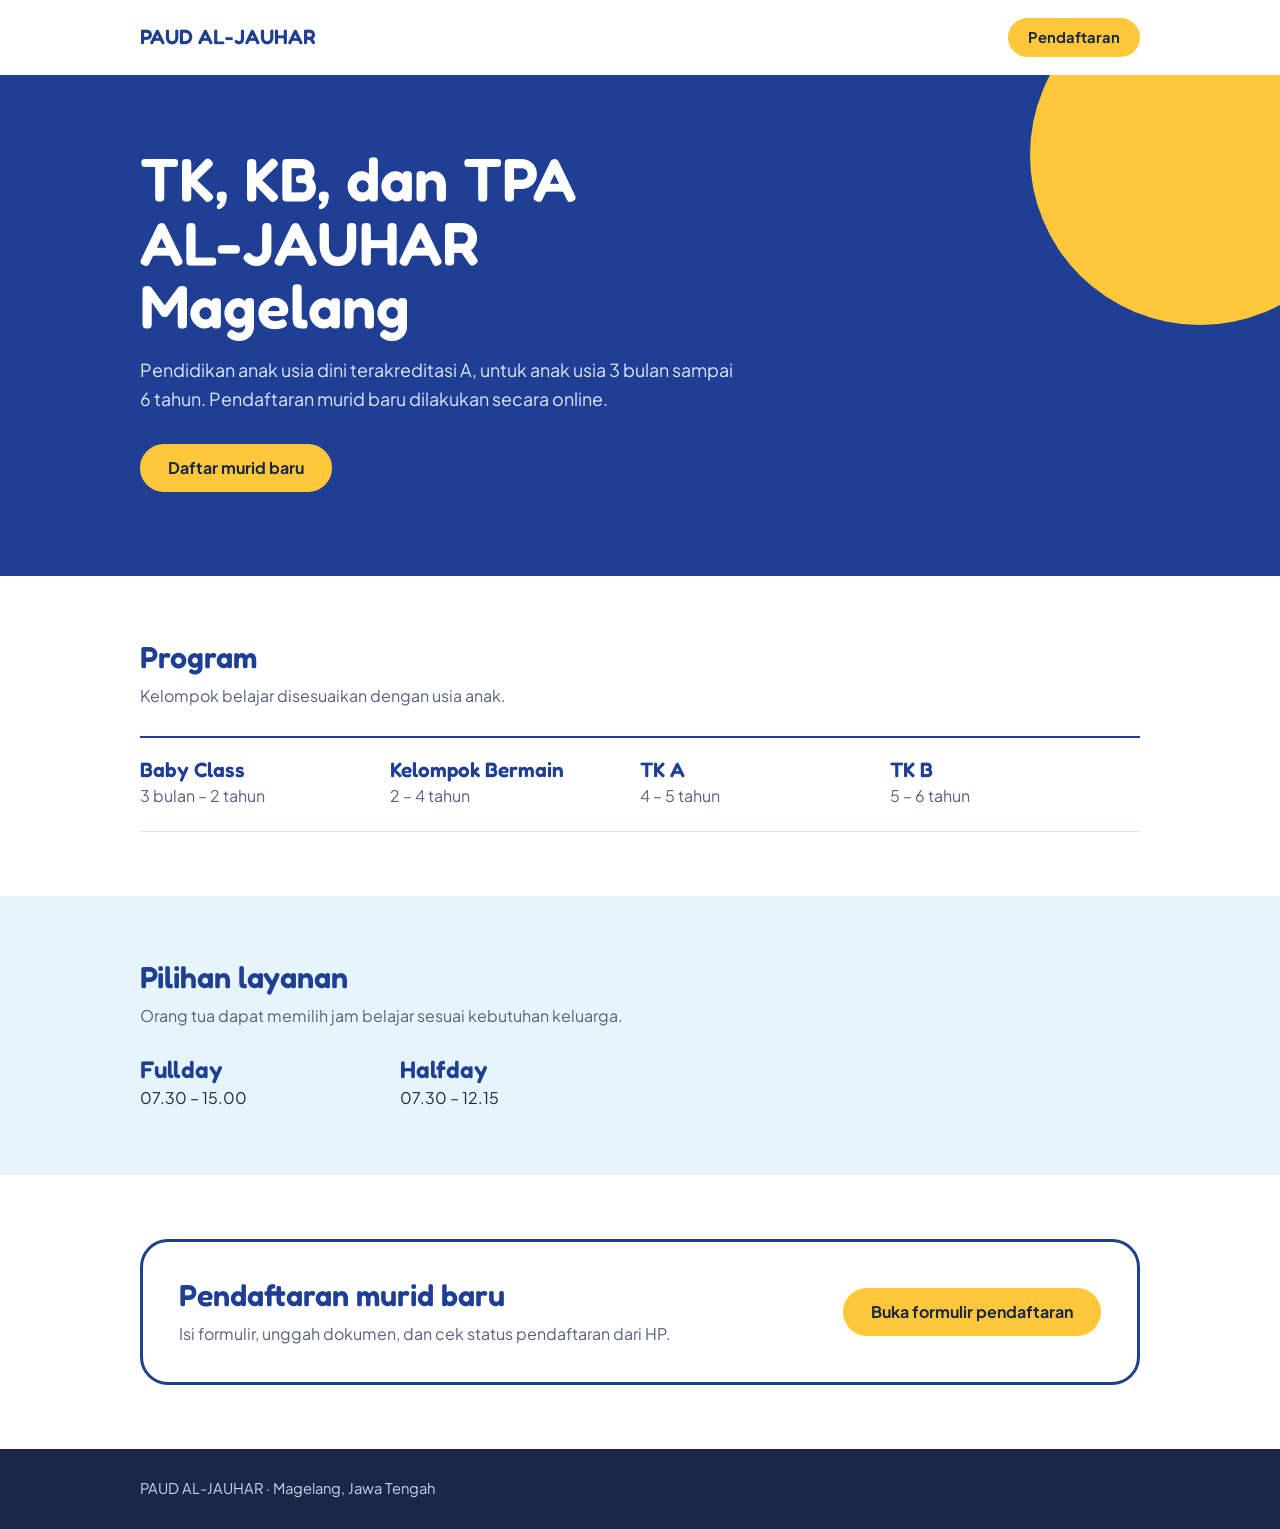
==== index.html @ 8ea318bf "Create index.html" ====
<!DOCTYPE html>
<html lang="id">
<head>
<meta charset="utf-8">
<meta name="viewport" content="width=device-width, initial-scale=1">
<title>PAUD AL-JAUHAR Magelang · TK – KB – TPA</title>
<meta name="description" content="PAUD AL-JAUHAR Magelang, terakreditasi A. Baby Class, Kelompok Bermain, TK A, TK B, dan TPA. Pendaftaran murid baru dibuka secara online.">
<meta name="theme-color" content="#1F3F95">
<link rel="preconnect" href="https://fonts.googleapis.com">
<link rel="preconnect" href="https://fonts.gstatic.com" crossorigin>
<link href="https://fonts.googleapis.com/css2?family=Fredoka:wght@500;600&family=Plus+Jakarta+Sans:wght@400;600;700&display=swap" rel="stylesheet">
<style>
:root{--navy:#1F3F95;--kuning:#FFC83A;--langit:#E5F5FB;--tinta:#1A2747;--abu:#56627F;--putih:#fff;
--display:"Fredoka","Trebuchet MS",system-ui,sans-serif;--body:"Plus Jakarta Sans","Segoe UI",system-ui,sans-serif}
*{box-sizing:border-box}
body{margin:0;font:400 1rem/1.6 var(--body);color:var(--tinta);background:var(--putih)}
a{color:var(--navy)}
.wrap{max-width:1040px;margin:0 auto;padding:0 20px}
header{padding:18px 0}
header .wrap{display:flex;align-items:center;justify-content:space-between;gap:16px}
.brand{font:600 1.3rem/1 var(--display);color:var(--navy);text-decoration:none}
.btn{display:inline-block;font:700 1rem/1 var(--body);text-decoration:none;border-radius:999px;padding:14px 26px;background:var(--kuning);color:var(--tinta);border:2px solid var(--kuning)}
.btn:hover{background:#ffd666}
.btn:focus-visible,a:focus-visible{outline:3px solid var(--navy);outline-offset:3px}
.btn-kecil{padding:10px 18px;font-size:.92rem}
.hero{background:var(--navy);color:var(--putih);position:relative;overflow:hidden}
.hero .wrap{padding-top:72px;padding-bottom:84px;position:relative}
.hero h1{font:600 clamp(2.2rem,6vw,3.8rem)/1.05 var(--display);margin:0 0 18px;max-width:14ch}
.hero p{font-size:1.12rem;max-width:46ch;margin:0 0 30px;color:#DCE6FA}
.matahari{position:absolute;right:-90px;top:-90px;width:340px;height:340px;border-radius:50%;background:var(--kuning)}
@media (max-width:640px){.matahari{width:200px;height:200px;right:-80px;top:-80px}}
section{padding:64px 0}
h2{font:600 1.9rem/1.15 var(--display);color:var(--navy);margin:0 0 8px}
.lead{color:var(--abu);margin:0 0 28px;max-width:60ch}
.program{display:grid;grid-template-columns:repeat(auto-fit,minmax(210px,1fr));gap:0;border-top:2px solid var(--navy)}
.program div{padding:20px 20px 22px 0;border-bottom:1px solid #D6E4EF}
.program b{display:block;font:600 1.3rem/1.2 var(--display);color:var(--navy)}
.program span{color:var(--abu)}
.layanan{background:var(--langit)}
.layanan .baris{display:flex;flex-wrap:wrap;gap:40px}
.layanan .baris div{min-width:220px}
.layanan b{font:600 1.5rem/1.2 var(--display);color:var(--navy);display:block}
.ajakan{text-align:left}
.ajakan .kotak{border:3px solid var(--navy);border-radius:28px;padding:36px;display:flex;flex-wrap:wrap;align-items:center;justify-content:space-between;gap:20px}
.ajakan p{margin:0;color:var(--abu)}
footer{background:var(--tinta);color:#C9D3EA;padding:28px 0;font-size:.92rem}
footer a{color:var(--putih)}
</style>
</head>
<body>
<header><div class="wrap">
  <a class="brand" href="/">PAUD AL-JAUHAR</a>
  <a class="btn btn-kecil" href="/spmb/">Pendaftaran</a>
</div></header>

<main>
<div class="hero"><div class="matahari" aria-hidden="true"></div><div class="wrap">
  <h1>TK, KB, dan TPA AL-JAUHAR Magelang</h1>
  <p>Pendidikan anak usia dini terakreditasi A, untuk anak usia 3 bulan sampai 6 tahun. Pendaftaran murid baru dilakukan secara online.</p>
  <a class="btn" href="/spmb/">Daftar murid baru</a>
</div></div>

<section><div class="wrap">
  <h2>Program</h2>
  <p class="lead">Kelompok belajar disesuaikan dengan usia anak.</p>
  <div class="program">
    <div><b>Baby Class</b><span>3 bulan – 2 tahun</span></div>
    <div><b>Kelompok Bermain</b><span>2 – 4 tahun</span></div>
    <div><b>TK A</b><span>4 – 5 tahun</span></div>
    <div><b>TK B</b><span>5 – 6 tahun</span></div>
  </div>
</div></section>

<section class="layanan"><div class="wrap">
  <h2>Pilihan layanan</h2>
  <p class="lead">Orang tua dapat memilih jam belajar sesuai kebutuhan keluarga.</p>
  <div class="baris">
    <div><b>Fullday</b>07.30 – 15.00</div>
    <div><b>Halfday</b>07.30 – 12.15</div>
  </div>
</div></section>

<section class="ajakan"><div class="wrap"><div class="kotak">
  <div><h2>Pendaftaran murid baru</h2><p>Isi formulir, unggah dokumen, dan cek status pendaftaran dari HP.</p></div>
  <a class="btn" href="/spmb/">Buka formulir pendaftaran</a>
</div></div></section>
</main>

<footer><div class="wrap">PAUD AL-JAUHAR · Magelang, Jawa Tengah</div></footer>
</body>
</html>
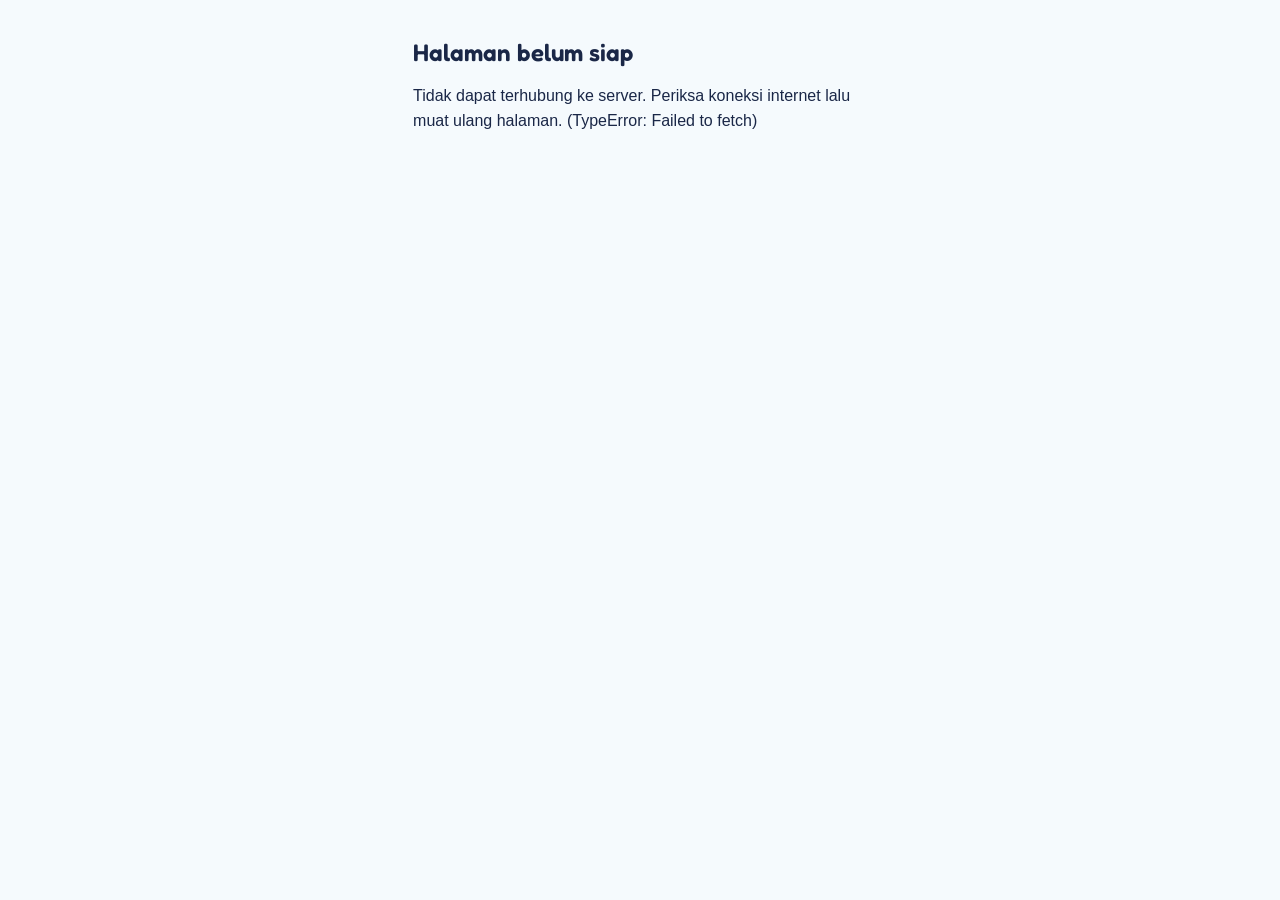
==== commit d12b8291: "Update index.html" ====
--- a/index.html
+++ b/index.html
@@ -1,91 +1,1173 @@
 <!DOCTYPE html>
 <html lang="id">
 <head>
+<title>SPMB PAUD AL-JAUHAR</title>
+<meta name="viewport" content="width=device-width, initial-scale=1">
 <meta charset="utf-8">
-<meta name="viewport" content="width=device-width, initial-scale=1">
-<title>PAUD AL-JAUHAR Magelang · TK – KB – TPA</title>
-<meta name="description" content="PAUD AL-JAUHAR Magelang, terakreditasi A. Baby Class, Kelompok Bermain, TK A, TK B, dan TPA. Pendaftaran murid baru dibuka secara online.">
 <meta name="theme-color" content="#1F3F95">
 <link rel="preconnect" href="https://fonts.googleapis.com">
 <link rel="preconnect" href="https://fonts.gstatic.com" crossorigin>
-<link href="https://fonts.googleapis.com/css2?family=Fredoka:wght@500;600&family=Plus+Jakarta+Sans:wght@400;600;700&display=swap" rel="stylesheet">
+<link rel="preconnect" href="https://drive.google.com">
+<link href="https://fonts.googleapis.com/css2?family=Fredoka:wght@500;600;700&family=Plus+Jakarta+Sans:wght@400;600;700&display=swap" rel="stylesheet">
 <style>
-:root{--navy:#1F3F95;--kuning:#FFC83A;--langit:#E5F5FB;--tinta:#1A2747;--abu:#56627F;--putih:#fff;
---display:"Fredoka","Trebuchet MS",system-ui,sans-serif;--body:"Plus Jakarta Sans","Segoe UI",system-ui,sans-serif}
+:root{
+  --navy:#1F3F95; --biru:#2F6FD0; --langit:#8FCBEF; --langit-muda:#E5F5FB;
+  --kuning:#FFC83A; --kuning-tua:#D99A00; --kuning-muda:#FFF4CC;
+  --hijau:#2E9B4E; --hijau-muda:#E2F4E6; --pink:#EC4F72;
+  --tinta:#1A2747; --abu:#56627F; --garis:#D6E4EF; --latar:#F5FAFD; --putih:#fff; --merah:#C2363F;
+  --display:"Fredoka","Trebuchet MS",system-ui,sans-serif;
+  --body:"Plus Jakarta Sans","Segoe UI",system-ui,sans-serif;
+}
 *{box-sizing:border-box}
-body{margin:0;font:400 1rem/1.6 var(--body);color:var(--tinta);background:var(--putih)}
-a{color:var(--navy)}
-.wrap{max-width:1040px;margin:0 auto;padding:0 20px}
-header{padding:18px 0}
-header .wrap{display:flex;align-items:center;justify-content:space-between;gap:16px}
-.brand{font:600 1.3rem/1 var(--display);color:var(--navy);text-decoration:none}
-.btn{display:inline-block;font:700 1rem/1 var(--body);text-decoration:none;border-radius:999px;padding:14px 26px;background:var(--kuning);color:var(--tinta);border:2px solid var(--kuning)}
-.btn:hover{background:#ffd666}
-.btn:focus-visible,a:focus-visible{outline:3px solid var(--navy);outline-offset:3px}
-.btn-kecil{padding:10px 18px;font-size:.92rem}
-.hero{background:var(--navy);color:var(--putih);position:relative;overflow:hidden}
-.hero .wrap{padding-top:72px;padding-bottom:84px;position:relative}
-.hero h1{font:600 clamp(2.2rem,6vw,3.8rem)/1.05 var(--display);margin:0 0 18px;max-width:14ch}
-.hero p{font-size:1.12rem;max-width:46ch;margin:0 0 30px;color:#DCE6FA}
-.matahari{position:absolute;right:-90px;top:-90px;width:340px;height:340px;border-radius:50%;background:var(--kuning)}
-@media (max-width:640px){.matahari{width:200px;height:200px;right:-80px;top:-80px}}
-section{padding:64px 0}
-h2{font:600 1.9rem/1.15 var(--display);color:var(--navy);margin:0 0 8px}
-.lead{color:var(--abu);margin:0 0 28px;max-width:60ch}
-.program{display:grid;grid-template-columns:repeat(auto-fit,minmax(210px,1fr));gap:0;border-top:2px solid var(--navy)}
-.program div{padding:20px 20px 22px 0;border-bottom:1px solid #D6E4EF}
-.program b{display:block;font:600 1.3rem/1.2 var(--display);color:var(--navy)}
-.program span{color:var(--abu)}
-.layanan{background:var(--langit)}
-.layanan .baris{display:flex;flex-wrap:wrap;gap:40px}
-.layanan .baris div{min-width:220px}
-.layanan b{font:600 1.5rem/1.2 var(--display);color:var(--navy);display:block}
-.ajakan{text-align:left}
-.ajakan .kotak{border:3px solid var(--navy);border-radius:28px;padding:36px;display:flex;flex-wrap:wrap;align-items:center;justify-content:space-between;gap:20px}
-.ajakan p{margin:0;color:var(--abu)}
-footer{background:var(--tinta);color:#C9D3EA;padding:28px 0;font-size:.92rem}
-footer a{color:var(--putih)}
+html{scroll-behavior:smooth;-webkit-text-size-adjust:100%}
+body{margin:0;background:var(--latar);color:var(--tinta);font:16px/1.6 var(--body);-webkit-font-smoothing:antialiased}
+img{max-width:100%;display:block}
+a{color:var(--biru)}
+button,input,select,textarea{font:inherit;color:inherit}
+h1,h2,h3{font-family:var(--display);font-weight:600;line-height:1.12;margin:0}
+:focus-visible{outline:3px solid var(--kuning);outline-offset:2px}
+.wrap{width:min(1100px,100% - 32px);margin-inline:auto}
+.hidden{display:none !important}
+@media (prefers-reduced-motion:reduce){*{animation:none !important;transition:none !important;scroll-behavior:auto !important}}
+
+/* header */
+.top{background:var(--putih);position:sticky;top:0;z-index:20;box-shadow:0 1px 0 var(--garis)}
+.top .wrap{display:flex;align-items:center;gap:8px;min-height:60px}
+.brand{display:flex;align-items:center;gap:10px;background:none;border:0;padding:0;cursor:pointer;min-width:0}
+.brand img{height:42px;width:auto}
+.brand b{font:600 1.25rem/1 var(--display);color:var(--navy);white-space:nowrap}
+.nav{margin-left:auto;display:flex;gap:2px;align-items:center}
+.nav button{background:none;border:0;padding:8px 12px;border-radius:999px;cursor:pointer;font-weight:600;color:var(--abu);white-space:nowrap}
+.nav button:hover{color:var(--navy);background:var(--langit-muda)}
+.nav .daftar{background:var(--navy);color:#fff}
+.nav .daftar:hover{background:var(--biru);color:#fff}
+@media (max-width:680px){.nav .opt{display:none}.brand b{font-size:1.05rem}.brand img{height:34px}.nav button{padding:8px 10px}}
+
+/* buttons */
+.btn{display:inline-flex;align-items:center;justify-content:center;gap:8px;border:0;border-radius:999px;padding:13px 24px;font:600 1.05rem/1.2 var(--display);cursor:pointer;text-decoration:none;min-height:48px;transition:transform .12s,background .15s}
+.btn:active{transform:translateY(2px)}
+.btn-kuning{background:var(--kuning);color:var(--navy);box-shadow:0 4px 0 var(--kuning-tua)}
+.btn-kuning:hover{background:#FFD35F}
+.btn-navy{background:var(--navy);color:#fff;box-shadow:0 4px 0 #142B69}
+.btn-navy:hover{background:#2850B5}
+.btn-hijau{background:var(--hijau);color:#fff;box-shadow:0 4px 0 #1E7438}
+.btn-garis{background:var(--putih);color:var(--navy);border:2px solid var(--navy);box-shadow:none}
+.btn-teks{background:none;color:var(--biru);padding:10px 8px;min-height:44px;font-family:var(--body);font-size:.95rem;text-decoration:underline}
+.btn[disabled]{opacity:.5;cursor:not-allowed;transform:none}
+
+/* banner + hero */
+.banner{background:linear-gradient(#BDE5F6,#E5F5FB)}
+.banner .slides{position:relative}
+.banner .slide{display:none}
+.banner .slide.on{display:block;animation:fade .5s ease}
+.banner .slide img{margin:auto;max-height:min(82vh,760px);width:auto}
+.dots{display:flex;justify-content:center;gap:8px;padding:10px 0 4px}
+.dots button{width:12px;height:12px;border-radius:50%;border:2px solid var(--navy);background:transparent;padding:0;cursor:pointer}
+.dots button.on{background:var(--navy)}
+@keyframes fade{from{opacity:.3}to{opacity:1}}
+
+.hero{position:relative;background:linear-gradient(180deg,#A9DCF4 0%,#D9F0FA 70%,#E5F5FB 100%);overflow:hidden;padding:48px 0 120px}
+.hero.ringkas{padding:28px 0 110px}
+.awan{position:absolute;inset:0;pointer-events:none}
+.awan svg{position:absolute}
+.hero .wrap{position:relative;z-index:1;display:grid;grid-template-columns:minmax(0,1.4fr) minmax(260px,.6fr);gap:32px;align-items:center}
+@media (max-width:820px){.hero .wrap{grid-template-columns:1fr}}
+.pita{display:inline-block;background:var(--kuning);color:var(--navy);font:600 1rem/1 var(--display);padding:9px 16px;border-radius:10px;box-shadow:0 3px 0 var(--kuning-tua)}
+.judul-spmb{font:600 clamp(1.15rem,2.4vw,1.5rem)/1.25 var(--display);color:var(--biru);margin:20px 0 10px}
+.hero h1{font-size:clamp(2.6rem,5.6vw,4.3rem);font-weight:700;color:var(--navy);margin:0 0 10px;letter-spacing:.01em;line-height:1.02}
+@media (min-width:600px){.hero h1{white-space:nowrap}}
+.hero .program-teks{font:600 clamp(1.15rem,2.2vw,1.45rem)/1.2 var(--display);color:var(--navy);letter-spacing:.06em;margin:0 0 24px}
+.akreditasi{display:inline-flex;align-items:center;gap:10px;background:#fff;border:2px solid var(--hijau);border-radius:999px;padding:5px 16px 5px 5px;font:600 1rem/1 var(--display);color:#1C6B36;letter-spacing:.08em;box-shadow:0 3px 0 #BFE3C9;margin-bottom:14px}
+.akreditasi b{font-size:1.35rem;color:var(--hijau);letter-spacing:0;margin-left:2px}
+.akreditasi .bintang{width:30px;height:30px;border-radius:50%;background:var(--hijau);display:grid;place-items:center}
+.akreditasi .bintang svg{width:18px;height:18px}
+.uji-bar{background:var(--pink);color:#fff;text-align:center;font-weight:700;padding:8px 14px;font-size:.9rem;position:sticky;top:0;z-index:30}
+.hero .sub{font-size:1.05rem;color:#33456F;margin:0 0 22px;max-width:44ch}
+.hero .aksi{display:flex;gap:12px;flex-wrap:wrap}
+.status-kartu{background:var(--putih);border-radius:24px;padding:22px;box-shadow:0 10px 0 rgba(31,63,149,.08);border:2px solid #fff}
+.status-kartu .label{font-weight:700;color:var(--abu);font-size:.9rem}
+.status-kartu .nama-gel{font:700 2rem/1.1 var(--display);color:var(--navy);margin:4px 0}
+.status-kartu .kuota{display:flex;align-items:center;gap:10px;margin:14px 0 6px}
+.meter{flex:1;height:14px;background:var(--langit-muda);border-radius:999px;overflow:hidden}
+.meter i{display:block;height:100%;background:var(--hijau);border-radius:999px}
+.status-kartu small{color:var(--abu)}
+.status-kartu.tutup .nama-gel{color:var(--merah);font-size:1.5rem}
+.gelombang-note{margin-top:12px;background:var(--kuning-muda);border-radius:12px;padding:10px 14px;font-size:.92rem;font-weight:600;color:#6B4E00}
+.ombak{position:absolute;left:0;right:0;bottom:-1px;line-height:0}
+.ombak svg{width:100%;height:90px}
+
+/* section */
+section.blok{padding:64px 0}
+.judul{font-size:clamp(1.8rem,3.6vw,2.5rem);color:var(--navy);margin-bottom:18px}
+.judul-kecil{font-size:1.35rem;color:var(--navy);margin-bottom:12px}
+
+.gel-grid{display:grid;grid-template-columns:repeat(auto-fit,minmax(240px,1fr));gap:16px}
+.tiket{background:var(--putih);border-radius:20px;padding:20px;border:2px solid var(--garis);position:relative}
+.tiket.aktif{border-color:var(--hijau);box-shadow:0 6px 0 var(--hijau-muda)}
+.tiket.penuh,.tiket.selesai{opacity:.75}
+.tiket h3{font-size:1.5rem;color:var(--navy)}
+.tiket .tgl{color:var(--abu);font-weight:600;margin:4px 0 12px}
+.tanda{display:inline-block;font-size:.8rem;font-weight:700;border-radius:999px;padding:3px 12px}
+.tanda.aktif{background:var(--hijau);color:#fff}
+.tanda.akan{background:var(--langit-muda);color:var(--navy)}
+.tanda.penuh{background:#FDE3E6;color:var(--merah)}
+.tanda.selesai{background:#ECEFF4;color:var(--abu)}
+.tiket .angka{font-weight:700;margin-top:10px}
+
+.sp-grid{display:grid;grid-template-columns:1.25fr .75fr;gap:44px;align-items:start}
+.sp-grid.tanpa-gambar{grid-template-columns:1fr}
+.sp-teks p{margin:0 0 1em;max-width:66ch;font-size:1.05rem}
+.sp-gambar img{border-radius:24px;border:6px solid #fff;box-shadow:0 8px 0 var(--langit);margin-bottom:18px}
+@media (max-width:820px){.sp-grid{grid-template-columns:1fr}}
+.prestasi{list-style:none;padding:0;margin:0;display:grid;grid-template-columns:repeat(auto-fit,minmax(230px,1fr));gap:12px}
+.prestasi li{background:var(--putih);border-radius:16px;padding:16px 16px 16px 60px;position:relative;font-weight:600;line-height:1.4;border:2px solid var(--garis)}
+.prestasi li::before{content:"";position:absolute;left:16px;top:14px;width:30px;height:30px;border-radius:50%;background:var(--kuning) url("data:image/svg+xml,%3Csvg xmlns='http://www.w3.org/2000/svg' viewBox='0 0 24 24'%3E%3Cpath fill='%231F3F95' d='M12 2l2.9 6.3 6.9.7-5.2 4.6 1.5 6.8L12 17l-6.1 3.4 1.5-6.8L2.2 9l6.9-.7z'/%3E%3C/svg%3E") center/18px no-repeat}
+
+.kegiatan{background:var(--putih)}
+.chip-list{display:flex;flex-wrap:wrap;gap:10px;list-style:none;padding:0;margin:0}
+.chip-list li{display:flex;align-items:center;gap:8px;background:var(--hijau-muda);color:#1C5E31;border-radius:999px;padding:8px 16px 8px 10px;font-weight:600}
+.chip-list li::before{content:"";width:22px;height:22px;border-radius:50%;background:var(--hijau) url("data:image/svg+xml,%3Csvg xmlns='http://www.w3.org/2000/svg' viewBox='0 0 24 24'%3E%3Cpath fill='none' stroke='white' stroke-width='3.5' stroke-linecap='round' stroke-linejoin='round' d='M6 12.5l4 4 8-9'/%3E%3C/svg%3E") center/14px no-repeat;flex:none}
+
+.info-grid{display:grid;grid-template-columns:1fr 1fr;gap:28px}
+@media (max-width:820px){.info-grid{grid-template-columns:1fr}}
+.kotak{background:var(--putih);border-radius:20px;padding:22px;border:2px solid var(--garis)}
+.jj-list{display:flex;gap:10px;flex-wrap:wrap;margin-bottom:28px}
+.jj-list span{background:var(--navy);color:#fff;border-radius:14px;padding:10px 16px;font-weight:600;display:flex;flex-direction:column;gap:2px}
+.jj-list b{font:600 1.1rem var(--display);color:var(--kuning)}
+.jj-list small{color:#CFDAF5;font-size:.85rem}
+.jj-list.layanan{margin-top:-16px}
+.jj-list.layanan span{background:var(--kuning);color:var(--navy)}
+.jj-list.layanan b{color:var(--navy)}
+.jj-list.layanan small{color:#4A3A00}
+.alur-gambar{margin:0 0 12px}
+.alur-gambar img{width:100%;height:auto;border-radius:12px;margin:0 auto 8px}
+.syarat{list-style:none;padding:0;margin:0}
+.syarat li{padding:10px 0;border-bottom:1px dashed var(--garis)}
+.syarat li:last-child{border-bottom:0}
+.syarat small{display:block;color:var(--abu)}
+.bayar{background:var(--kuning-muda);border-radius:16px;padding:16px 18px;margin-top:14px;white-space:pre-line}
+.bayar b{font-family:var(--display);font-size:1.15rem;color:var(--navy)}
+
+.galeri{position:relative;border-radius:24px;overflow:hidden;background:#0F1B3D;aspect-ratio:16/9;max-height:78vh;width:100%;box-shadow:0 10px 0 rgba(31,63,149,.08)}
+.galeri .g-slide{position:absolute;inset:0;opacity:0;transition:opacity .7s ease;margin:0}
+.galeri .g-slide.on{opacity:1;z-index:1}
+.galeri .g-latar{position:absolute;inset:-20px;background-size:cover;background-position:center;filter:blur(18px) brightness(.55)}
+.galeri .g-slide img{position:relative;width:100%;height:100%;object-fit:contain}
+.galeri figcaption{position:absolute;left:0;right:0;bottom:0;padding:40px 22px 18px;color:#fff;font-weight:600;font-size:1.02rem;background:linear-gradient(transparent,rgba(0,0,0,.6))}
+.g-nav{position:absolute;top:50%;transform:translateY(-50%);z-index:3;width:46px;height:46px;border-radius:50%;border:0;background:rgba(255,255,255,.88);color:var(--navy);font-size:1.4rem;line-height:1;cursor:pointer;display:grid;place-items:center;box-shadow:0 4px 14px rgba(0,0,0,.2)}
+.g-nav:hover{background:#fff}
+.g-prev{left:14px}.g-next{right:14px}
+.g-hitung{position:absolute;top:14px;right:14px;z-index:3;background:rgba(0,0,0,.45);color:#fff;font-size:.82rem;font-weight:700;border-radius:999px;padding:4px 10px}
+.g-titik{display:flex;justify-content:center;flex-wrap:wrap;gap:7px;margin-top:14px}
+.g-titik button{width:9px;height:9px;border-radius:999px;border:0;padding:0;background:#C9D7EA;cursor:pointer;transition:width .25s,background .25s}
+.g-titik button.on{width:26px;background:var(--navy)}
+.g-progres{position:absolute;left:0;bottom:0;height:4px;background:var(--kuning);z-index:3;width:0}
+@media (max-width:640px){.galeri{aspect-ratio:4/3;border-radius:18px}.g-nav{width:38px;height:38px;font-size:1.15rem}.galeri figcaption{font-size:.92rem;padding:30px 14px 12px}}
+.hiasan{margin:0}
+.hiasan img{width:100%}
+
+.ajak{background:var(--kuning);padding:48px 0}
+.ajak .wrap{display:flex;align-items:center;justify-content:space-between;gap:20px;flex-wrap:wrap}
+.ajak h2{font-size:clamp(1.6rem,3vw,2.2rem);color:var(--navy);max-width:24ch}
+
+footer{background:var(--navy);color:#CFDAF5;padding:36px 0 40px;font-size:.95rem}
+footer .wrap{display:flex;justify-content:space-between;gap:24px;flex-wrap:wrap}
+footer b{color:#fff;font:600 1.3rem var(--display)}
+footer a{color:#fff}
+.sosmed{display:flex;flex-wrap:wrap;gap:8px 16px}
+.sosmed span{white-space:nowrap}
+.admin-link{color:#9FB2E3 !important;font-size:.85rem}
+
+/* formulir */
+.form-page{padding:20px 0 64px}
+.form-wrap{width:min(720px,100% - 24px);margin-inline:auto}
+.form-banner img{border-radius:16px;margin-bottom:14px;width:100%}
+.form-top{display:flex;justify-content:space-between;align-items:center;gap:12px;margin-bottom:8px}
+.form-top .langkah{font-weight:700;color:var(--abu);font-size:.88rem;white-space:nowrap}
+.progress{height:8px;background:#DCEAF5;border-radius:999px;overflow:hidden;margin-bottom:14px}
+.progress i{display:block;height:100%;background:linear-gradient(90deg,var(--hijau),#53C273);border-radius:999px;transition:width .35s}
+.bagian-nav{display:flex;gap:6px;flex-wrap:wrap;margin-bottom:14px}
+.bagian-nav span{font-size:.76rem;font-weight:700;border-radius:999px;padding:2px 10px;background:#E6EEF6;color:var(--abu)}
+.bagian-nav span.selesai{background:var(--hijau-muda);color:#1C5E31}
+.bagian-nav span.aktif{background:var(--navy);color:#fff}
+@media (max-width:600px){.bagian-nav{display:none}}
+.kartu{background:var(--putih);border-radius:20px;padding:clamp(16px,4vw,32px);box-shadow:0 6px 0 rgba(31,63,149,.06)}
+.kartu h2{font-size:1.45rem;color:var(--navy)}
+.kartu .hal{display:inline-block;margin-top:6px;font-size:.8rem;font-weight:700;color:var(--biru);background:var(--langit-muda);border-radius:999px;padding:2px 10px}
+.kartu .petunjuk{color:var(--abu);margin:6px 0 18px;font-size:.95rem}
+.info-box{background:var(--langit-muda);border-radius:12px;padding:12px 14px;margin-bottom:14px;font-size:.92rem}
+.info-box.kuning{background:var(--kuning-muda);color:#5E4500}
+.info-box b{color:var(--navy)}
+.catatan-kecil{color:var(--abu);font-size:.85rem;margin:4px 0 0}
+.siap-grid{display:grid;grid-template-columns:1fr 1fr;gap:12px;margin-bottom:14px}
+@media (max-width:560px){.siap-grid{grid-template-columns:1fr}}
+.siap{border:1.5px solid var(--garis);border-radius:14px;padding:14px 16px}
+.siap h3{font-size:1.02rem;color:var(--navy);margin-bottom:6px}
+.siap ul{margin:0 0 6px;padding-left:18px;font-size:.92rem}
+.siap small{color:var(--abu);font-size:.82rem}
+
+.field{display:flex;flex-direction:column;gap:5px;margin-bottom:16px;font-size:.95rem}
+.field > label,.field > .lbl{font-weight:600;line-height:1.4}
+.field small.ket{color:var(--abu);font-size:.82rem;font-weight:400}
+.field input[type=text],.field input[type=number],.field input[type=date],.field input[type=email],.field input[type=tel],.field select,.field textarea{
+  width:100%;border:1.5px solid #CBDAE8;border-radius:10px;padding:9px 12px;background:var(--putih);min-height:42px;font-size:15px}
+@media (max-width:600px){.field input,.field select,.field textarea{font-size:16px !important}}
+.field textarea{min-height:70px;resize:vertical}
+.field input:focus,.field select:focus,.field textarea:focus{border-color:var(--biru);outline:none;box-shadow:0 0 0 3px #D6E8FB}
+.field.salah input,.field.salah select,.field.salah textarea{border-color:var(--merah);background:#FFF8F8}
+.field .err{color:var(--merah);font-size:.82rem;font-weight:700;display:none}
+.field.salah .err{display:block}
+.opsi{display:flex;flex-wrap:wrap;gap:6px}
+.opsi label{display:inline-flex;align-items:center;gap:7px;border:1.5px solid #CBDAE8;border-radius:10px;padding:7px 14px;cursor:pointer;background:var(--putih);font-weight:500;min-height:40px;font-size:.93rem}
+.opsi input{accent-color:var(--navy);width:17px;height:17px;margin:0}
+.opsi label:has(input:checked){border-color:var(--navy);background:#EAF1FF;font-weight:600}
+.field.salah .opsi label{border-color:#EDB5BA}
+.opsi label.lain{flex-wrap:wrap}
+.opsi.kolom{display:grid;grid-template-columns:repeat(2,minmax(0,1fr));gap:6px 8px}
+.opsi.kolom label{justify-content:flex-start;align-items:flex-start;text-align:left;line-height:1.35;padding-top:9px;padding-bottom:9px}
+.opsi.kolom label input{margin-top:1px;flex:none}
+.opsi.kolom label.lain{grid-column:1/-1;align-items:center}
+@media (max-width:340px){.opsi.kolom{grid-template-columns:1fr}}
+.rentang{display:flex;flex-direction:column;gap:8px}
+.rentang-baris{display:grid;grid-template-columns:minmax(90px,140px) minmax(0,1fr) auto minmax(0,1fr);gap:8px;align-items:center}
+.rentang-nama{font-weight:500}
+.rentang .sd{color:var(--abu);font-size:.88rem}
+.field .rentang input[type=time]{width:100%;border:1.5px solid #CBDAE8;border-radius:10px;padding:7px 10px;min-height:40px;background:#fff;font-size:15px}
+.field.salah .rentang input[type=time]{border-color:var(--merah);background:#FFF8F8}
+@media (max-width:420px){.rentang-baris{grid-template-columns:1fr auto 1fr}.rentang-nama{grid-column:1/-1}}
+.field .opsi input.lain-teks{width:170px;min-height:30px;padding:4px 8px;font-size:.9rem;border-radius:8px;border:1.5px solid #CBDAE8}
+.field .opsi input.lain-teks:disabled{background:#F2F5F9;border-style:dashed;pointer-events:none}
+.yt{display:grid;grid-template-columns:1fr auto;gap:4px 16px;align-items:center;padding:10px 0;border-bottom:1px solid #E6EEF6;margin:0}
+.yt:last-of-type{border-bottom:0}
+.yt .lbl{font-weight:500}
+.yt .lbl small{display:block}
+.yt .opsi{flex-wrap:nowrap}
+.yt .opsi label{min-width:74px;justify-content:center}
+.yt .err{grid-column:1/-1}
+@media (max-width:520px){.yt{grid-template-columns:1fr}.yt .opsi label{flex:1}}
+.dua{display:grid;grid-template-columns:1fr 1fr;gap:0 14px}
+@media (max-width:520px){.dua{grid-template-columns:1fr}}
+.program{display:grid;grid-template-columns:repeat(auto-fit,minmax(150px,1fr));gap:8px}
+.program label{display:flex;gap:10px;align-items:flex-start;border:1.5px solid #CBDAE8;border-radius:12px;padding:10px 12px;cursor:pointer;background:var(--putih)}
+.program input{accent-color:var(--navy);width:17px;height:17px;margin:2px 0 0;flex:none}
+.program b{display:block;font-weight:600;line-height:1.3}
+.program small{display:block;color:var(--abu);font-size:.8rem}
+.program label:has(input:checked){border-color:var(--navy);background:#EAF1FF}
+.field.salah .program label{border-color:#EDB5BA}
+
+.dok{border:1.5px dashed #CBDAE8;border-radius:14px;padding:12px;margin-bottom:10px;display:grid;grid-template-columns:auto 1fr auto;gap:12px;align-items:center}
+.dok .ikon{width:44px;height:44px;border-radius:10px;background:var(--langit-muda);display:grid;place-items:center;overflow:hidden}
+.dok .ikon img{width:100%;height:100%;object-fit:cover}
+.dok .ikon svg{width:22px;height:22px}
+.dok b{font-size:.95rem;font-weight:600;display:block}
+.dok small{display:block;color:var(--abu);font-size:.8rem}
+.dok .status{display:block;font-size:.82rem;font-weight:700}
+.dok.ok{border-style:solid;border-color:var(--hijau);background:#F6FCF7}
+.dok.ok .status{color:var(--hijau)}
+.dok.salah{border-color:var(--merah)}
+.dok.salah .status{color:var(--merah)}
+.dok .pilih{position:relative;overflow:hidden}
+.dok .pilih input{position:absolute;inset:0;opacity:0;cursor:pointer}
+@media (max-width:480px){.dok{grid-template-columns:auto 1fr}.dok .pilih{grid-column:1/-1}}
+.btn-kecil{min-height:38px;padding:8px 16px;font-size:.92rem;box-shadow:none}
+.form-page .btn{min-height:44px;padding:10px 22px;font-size:1rem}
+.form-page .btn-kecil{min-height:38px;padding:8px 16px;font-size:.92rem}
+
+.nav-form{display:flex;justify-content:space-between;align-items:center;gap:10px;margin-top:20px;flex-wrap:wrap}
+.nav-form .kanan{display:flex;gap:10px;margin-left:auto}
+@media (max-width:520px){.nav-form .kanan{flex:1}.nav-form .kanan .btn{flex:1}}
+.review-bagian{border-top:2px solid var(--langit-muda);padding:12px 0}
+.review-bagian:first-of-type{border-top:0}
+.review-bagian header{display:flex;justify-content:space-between;align-items:center;gap:10px;margin-bottom:4px}
+.review-bagian h3{font-size:1.08rem;color:var(--navy)}
+.review-bagian dl{margin:0;font-size:.9rem;display:grid;grid-template-columns:minmax(0,1fr) minmax(0,1fr);gap:2px 16px}
+.review-bagian dt{color:var(--abu)}
+.review-bagian dd{margin:0 0 4px;font-weight:600;word-break:break-word}
+@media (max-width:560px){.review-bagian dl{grid-template-columns:1fr}.review-bagian dd{margin-bottom:8px}}
+.setuju{display:flex;gap:10px;align-items:flex-start;background:var(--kuning-muda);border-radius:12px;padding:12px 14px;margin-top:16px;font-weight:600;cursor:pointer;font-size:.93rem}
+.setuju input{width:19px;height:19px;accent-color:var(--navy);margin-top:1px;flex:none}
+.alert{background:#FDE8EA;color:var(--merah);border-radius:12px;padding:10px 14px;font-weight:700;margin-top:12px;font-size:.93rem}
+.lanjut-kartu{text-align:center}
+.lanjut-kartu .aksi{display:flex;gap:10px;justify-content:center;flex-wrap:wrap;margin-top:16px}
+
+.selesai-page{padding:48px 0 80px}
+.selesai{max-width:620px;margin:auto;text-align:center}
+.noreg{display:inline-block;font:700 clamp(2.3rem,9vw,3.4rem)/1 var(--display);color:var(--navy);background:var(--kuning-muda);border:3px dashed var(--kuning);border-radius:18px;padding:16px 24px 12px;margin:12px 0}
+.selesai p{max-width:50ch;margin:10px auto}
+.selesai .aksi{display:flex;flex-direction:column;gap:10px;align-items:center;margin-top:20px}
+.status-form .field{margin-bottom:14px}
+.hasil{margin-top:18px;border-radius:18px;padding:18px;background:var(--latar)}
+.pil{display:inline-block;border-radius:999px;padding:4px 14px;font-weight:700;font-size:.92rem}
+.pil.Baru{background:var(--langit-muda);color:var(--navy)}
+.pil.Diverifikasi{background:var(--hijau-muda);color:#1C5E31}
+.pil[class*="Perlu"]{background:var(--kuning-muda);color:#6B4E00}
+.pil.Diterima{background:var(--hijau);color:#fff}
+.pil.Cadangan{background:#EEE7FB;color:#56389B}
+.pil.Ditolak,.pil[class*="Mengundurkan"]{background:#FDE8EA;color:var(--merah)}
+
+.toast{position:fixed;left:50%;bottom:20px;transform:translateX(-50%);background:var(--navy);color:#fff;padding:12px 20px;border-radius:14px;z-index:50;font-weight:600;max-width:92vw;text-align:center}
+.mode-sekolah{position:fixed;left:14px;bottom:14px;z-index:40;display:inline-flex;align-items:center;gap:8px;background:rgba(255,255,255,.92);color:var(--navy);border:1px solid #C9D7EA;border-radius:999px;padding:7px 14px 7px 11px;font-size:.82rem;font-weight:700;box-shadow:0 6px 18px -8px rgba(31,63,149,.45);transition:opacity .25s;backdrop-filter:blur(6px);max-width:calc(100vw - 28px)}
+.mode-sekolah.redup{opacity:.45}
+.mode-sekolah .titik{width:8px;height:8px;border-radius:50%;background:var(--hijau);box-shadow:0 0 0 3px rgba(46,155,78,.2);flex:none}
+.ajak-tombol{display:flex;flex-direction:column;align-items:stretch;gap:10px;min-width:260px}
+.btn-brosur{background:#fff;color:var(--navy);border:2px solid var(--navy);display:inline-flex;align-items:center;justify-content:center;gap:8px;text-decoration:none}
+.btn-brosur svg{fill:none;stroke:currentColor;stroke-width:2.2;stroke-linecap:round;stroke-linejoin:round}
+.btn-brosur:hover{background:var(--navy);color:#fff}
+.brosur-info{text-align:center;color:var(--navy);opacity:.8;font-size:.82rem}
+@media (max-width:640px){.ajak-tombol{width:100%}}
 </style>
+<style>#memuat{position:fixed;inset:0;display:flex;align-items:center;justify-content:center;background:var(--latar);font:600 1.1rem var(--body);color:var(--navy);z-index:999}</style>
 </head>
 <body>
-<header><div class="wrap">
-  <a class="brand" href="/">PAUD AL-JAUHAR</a>
-  <a class="btn btn-kecil" href="/spmb/">Pendaftaran</a>
-</div></header>
+<div id="memuat" role="status">Memuat halaman pendaftaran…</div>
+
+<header class="top">
+  <div class="wrap">
+    <button class="brand" onclick="goHome()" aria-label="Beranda"><img id="logo" class="hidden" alt=""><b id="brandName">PAUD AL-JAUHAR</b></button>
+    <nav class="nav" aria-label="Menu utama">
+      <button class="opt" onclick="goHome('gelombang')">Jadwal</button>
+      <button class="opt" onclick="goHome('info')">Program</button>
+      <button onclick="show('status')">Cek status</button>
+      <button class="daftar" onclick="startForm()">Daftar</button>
+    </nav>
+  </div>
+</header>
 
 <main>
-<div class="hero"><div class="matahari" aria-hidden="true"></div><div class="wrap">
-  <h1>TK, KB, dan TPA AL-JAUHAR Magelang</h1>
-  <p>Pendidikan anak usia dini terakreditasi A, untuk anak usia 3 bulan sampai 6 tahun. Pendaftaran murid baru dilakukan secara online.</p>
-  <a class="btn" href="/spmb/">Daftar murid baru</a>
-</div></div>
-
-<section><div class="wrap">
-  <h2>Program</h2>
-  <p class="lead">Kelompok belajar disesuaikan dengan usia anak.</p>
-  <div class="program">
-    <div><b>Baby Class</b><span>3 bulan – 2 tahun</span></div>
-    <div><b>Kelompok Bermain</b><span>2 – 4 tahun</span></div>
-    <div><b>TK A</b><span>4 – 5 tahun</span></div>
-    <div><b>TK B</b><span>5 – 6 tahun</span></div>
+  <!-- BERANDA -->
+  <div id="view-home">
+    <div id="banner" class="banner hidden"><div class="slides" id="slides"></div></div>
+
+    <section class="hero" id="hero">
+      <div class="awan" aria-hidden="true">
+        <svg viewBox="0 0 220 80" style="width:220px;left:4%;top:18px;opacity:.9"><g fill="#fff"><ellipse cx="70" cy="50" rx="60" ry="26"/><ellipse cx="120" cy="38" rx="48" ry="32"/><ellipse cx="165" cy="52" rx="45" ry="22"/></g></svg>
+        <svg viewBox="0 0 220 80" style="width:170px;right:6%;top:44px;opacity:.85"><g fill="#fff"><ellipse cx="70" cy="50" rx="60" ry="26"/><ellipse cx="120" cy="38" rx="48" ry="32"/><ellipse cx="165" cy="52" rx="45" ry="22"/></g></svg>
+        <svg viewBox="0 0 220 80" style="width:120px;left:46%;top:8px;opacity:.6"><g fill="#fff"><ellipse cx="70" cy="50" rx="60" ry="26"/><ellipse cx="120" cy="38" rx="48" ry="32"/><ellipse cx="165" cy="52" rx="45" ry="22"/></g></svg>
+      </div>
+      <div class="wrap">
+        <div>
+          <span class="pita" id="heroTA">SPMB Tahun Ajaran</span>
+          <p class="judul-spmb" id="heroJudul">Sistem Penerimaan Murid Baru</p>
+          <h1 id="heroNama">PAUD AL&#8209;JAUHAR</h1>
+          <div class="akreditasi" id="heroAkr"><span class="bintang" aria-hidden="true"><svg viewBox="0 0 24 24"><path fill="#fff" d="M12 2.5l2.8 6 6.6.7-4.9 4.5 1.4 6.5L12 16.9l-5.9 3.3 1.4-6.5-4.9-4.5 6.6-.7z"/></svg></span><span>TERAKREDITASI <b id="heroAkrNilai">A</b></span></div>
+          <p class="program-teks" id="heroSub"></p>
+          <div class="aksi">
+            <button class="btn btn-kuning" id="heroDaftar" onclick="startForm()">Isi formulir pendaftaran</button>
+            <button class="btn btn-garis" onclick="show('status')">Cek status</button>
+          </div>
+        </div>
+        <div class="status-kartu" id="statusKartu"></div>
+      </div>
+      <div class="ombak" aria-hidden="true">
+        <svg viewBox="0 0 1440 90" preserveAspectRatio="none"><path d="M0 40 C240 90 480 0 720 34 S1200 80 1440 30 V90 H0Z" fill="#FFC83A"/><path d="M0 60 C260 20 520 96 780 58 S1220 30 1440 64 V90 H0Z" fill="#8FCBEF"/><path d="M0 76 C300 56 600 96 900 76 S1300 64 1440 80 V90 H0Z" fill="#F5FAFD"/></svg>
+      </div>
+    </section>
+
+    <section class="blok" id="gelombang" style="padding-top:36px">
+      <div class="wrap">
+        <h2 class="judul">Jadwal pendaftaran</h2>
+        <div class="gel-grid" id="gelGrid"></div>
+        <p id="gelNote" class="gelombang-note hidden" style="max-width:720px"></p>
+      </div>
+    </section>
+
+    <figure class="hiasan hidden" data-hiasan="0"></figure>
+
+    <section class="blok" id="selayang" style="padding-top:24px">
+      <div class="wrap">
+        <div class="sp-grid" id="spGrid">
+          <div class="sp-teks"><h2 class="judul" id="spJudul">Selayang Pandang</h2><div id="spTeks"></div></div>
+          <div class="sp-gambar" id="spGambar"></div>
+        </div>
+        <div id="prestasiBox" class="hidden" style="margin-top:28px">
+          <h3 class="judul-kecil">Prestasi</h3>
+          <ul class="prestasi" id="prestasiList"></ul>
+        </div>
+      </div>
+    </section>
+
+    <section class="blok kegiatan hidden" id="kegiatanBox">
+      <div class="wrap">
+        <h2 class="judul">Kegiatan unggulan</h2>
+        <ul class="chip-list" id="kegiatanList"></ul>
+      </div>
+    </section>
+
+    <figure class="hiasan hidden" data-hiasan="1"></figure>
+
+    <section class="blok" id="info">
+      <div class="wrap">
+        <h2 class="judul">Program dan persyaratan</h2>
+        <div class="jj-list" id="jjList"></div>
+        <div class="jj-list layanan hidden" id="layananList"></div>
+        <div class="info-grid">
+          <div class="kotak">
+            <h3 class="judul-kecil">Dokumen yang diunggah</h3>
+            <ul class="syarat" id="syaratList"></ul>
+            <p style="margin:12px 0 0;color:var(--abu);font-size:.92rem">Siapkan dalam bentuk foto atau PDF, masing-masing paling besar 3 MB. Foto dari kamera HP boleh.</p>
+          </div>
+          <div class="kotak">
+            <h3 class="judul-kecil" id="infoJudul">Alur pendaftaran</h3>
+            <figure class="alur-gambar hidden" id="alurGambar"></figure>
+            <div id="infoTeks"></div>
+          </div>
+        </div>
+      </div>
+    </section>
+
+    <section class="blok hidden" id="galeriBox" style="padding-top:0">
+      <div class="wrap"><h2 class="judul">Galeri kegiatan</h2><div class="galeri" id="galeri" aria-roledescription="carousel" aria-label="Foto kegiatan sekolah" tabindex="0"></div><div class="g-titik" id="galeriTitik"></div></div>
+    </section>
+
+    <figure class="hiasan hidden" data-hiasan="2"></figure>
+
+    <section class="ajak" id="ajak">
+      <div class="wrap">
+        <h2 id="ajakJudul">Daftarkan putra-putri Ayah Bunda di PAUD AL&#8209;JAUHAR sekarang!</h2>
+        <div class="ajak-tombol">
+          <button class="btn btn-navy" id="ajakDaftar" onclick="startForm()">Isi formulir pendaftaran</button>
+          <a class="btn btn-brosur hidden brosur-link" target="_blank" rel="noopener"><svg viewBox="0 0 24 24" width="18" height="18" aria-hidden="true"><path d="M12 3v12M7 10l5 5 5-5M5 21h14"/></svg><span class="brosur-teks">Unduh brosur</span></a>
+          <small class="brosur-info hidden" id="brosurInfo"></small>
+        </div>
+      </div>
+    </section>
   </div>
-</div></section>
-
-<section class="layanan"><div class="wrap">
-  <h2>Pilihan layanan</h2>
-  <p class="lead">Orang tua dapat memilih jam belajar sesuai kebutuhan keluarga.</p>
-  <div class="baris">
-    <div><b>Fullday</b>07.30 – 15.00</div>
-    <div><b>Halfday</b>07.30 – 12.15</div>
+
+  <!-- FORMULIR -->
+  <div id="view-form" class="hidden">
+    <div class="form-page"><div class="form-wrap">
+      <div class="form-banner" id="formBanner"></div>
+      <div class="form-top"><span class="langkah" id="stepLabel"></span><button class="btn btn-teks" onclick="simpanKeluar()">Simpan, lanjutkan nanti</button></div>
+      <div class="progress" aria-hidden="true"><i id="progressBar"></i></div>
+      <div class="bagian-nav" id="bagianNav"></div>
+      <div class="kartu" id="stepBody"></div>
+    </div></div>
   </div>
-</div></section>
-
-<section class="ajakan"><div class="wrap"><div class="kotak">
-  <div><h2>Pendaftaran murid baru</h2><p>Isi formulir, unggah dokumen, dan cek status pendaftaran dari HP.</p></div>
-  <a class="btn" href="/spmb/">Buka formulir pendaftaran</a>
-</div></div></section>
+
+  <!-- SELESAI -->
+  <div id="view-done" class="hidden">
+    <div class="selesai-page"><div class="form-wrap">
+      <div class="kartu selesai">
+        <h2 style="font-size:2rem">Pendaftaran terkirim</h2>
+        <p style="margin-bottom:0">Nomor pendaftaran Ananda <b id="doneNama"></b></p>
+        <div class="noreg" id="doneNo"></div>
+        <p id="doneGel" style="font-weight:700;color:var(--navy)"></p>
+        <p id="donePesan"></p>
+        <div id="doneKurang"></div>
+        <div class="aksi">
+          <a class="btn btn-hijau hidden" id="doneWa" target="_blank" rel="noopener">Kirim konfirmasi ke WhatsApp sekolah</a>
+          <button class="btn btn-kuning" onclick="copyNo()">Salin nomor pendaftaran</button>
+          <button class="btn btn-teks" onclick="goHome()">Kembali ke beranda</button>
+        </div>
+      </div>
+    </div></div>
+  </div>
+
+  <!-- CEK STATUS -->
+  <div id="view-status" class="hidden">
+    <div class="selesai-page"><div class="form-wrap">
+      <div class="kartu">
+        <h2>Cek status pendaftaran</h2>
+        <p class="petunjuk">Masukkan nomor pendaftaran dan tanggal lahir Ananda.</p>
+        <div class="status-form">
+          <div class="field"><label for="cekNo">Nomor pendaftaran</label><input type="text" id="cekNo" placeholder="Contoh: TK-27-001" autocomplete="off" autocapitalize="characters"></div>
+          <div class="field"><label for="cekTgl">Tanggal lahir anak</label><input type="date" id="cekTgl"></div>
+          <button class="btn btn-navy" id="cekBtn" onclick="cekStatus()" style="width:100%">Cek status</button>
+        </div>
+        <div id="cekHasil"></div>
+      </div>
+    </div></div>
+  </div>
 </main>
 
-<footer><div class="wrap">PAUD AL-JAUHAR · Magelang, Jawa Tengah</div></footer>
+<footer>
+  <div class="wrap">
+    <div><b id="footNama">PAUD AL-JAUHAR</b><div id="footAlamat"></div></div>
+    <div class="sosmed" id="footKontak"></div>
+    <div><a class="admin-link" id="adminLink" href="#" target="_blank" rel="noopener">Masuk admin</a><div class="admin-link" style="margin-top:4px">Versi <span id="versiTxt"></span></div></div>
+  </div>
+</footer>
+
+<script>
+/* URL Web App Apps Script (Deploy > Manage deployments, berakhiran /exec) */
+const API_URL = 'https://script.google.com/macros/s/AKfycbyYcNAGPvLZ6tnF9VAdm7sLof-NGktwO0VNXqOWLE79Q14fJ3vP7Zmi7ouczrmUWOWCVg/exec';
+
+async function api(fn, args) {
+  const res = await fetch(API_URL, {
+    method: 'POST',
+    headers: { 'Content-Type': 'text/plain;charset=utf-8' },
+    body: JSON.stringify({ fn: fn, args: args || [] })
+  });
+  if (!res.ok) throw 'Server sedang sibuk (' + res.status + '). Coba lagi sebentar.';
+  const out = await res.json();
+  if (!out.ok) throw out.error || 'Terjadi kesalahan.';
+  return out.data;
+}
+
+(async function mulai() {
+  const prm = {};
+  new URLSearchParams(location.search).forEach((v, k) => { prm[k] = v; });
+  let boot;
+  try { boot = await api('getBoot', [prm]); }
+  catch (e) { boot = { error: 'Tidak dapat terhubung ke server. Periksa koneksi internet lalu muat ulang halaman. (' + e + ')' }; }
+  if (document.readyState === 'loading') await new Promise(r => document.addEventListener('DOMContentLoaded', r));
+  window.__BOOT__ = boot;
+  if (boot.settings) document.title = 'SPMB ' + (boot.settings.namaSekolah || 'PAUD AL-JAUHAR') + ' ' + (boot.settings.tahunAjaran || '');
+  if (boot.scriptUrl) document.getElementById('adminLink').href = boot.scriptUrl + '?page=admin';
+  document.getElementById('versiTxt').textContent = boot.versi || '';
+  const app = document.createElement('script');
+  app.textContent = document.getElementById('app-src').textContent;
+  document.body.appendChild(app);
+  const m = document.getElementById('memuat'); if (m) m.remove();
+})();
+</script>
+<script type="text/plain" id="app-src">
+const BOOT = window.__BOOT__;
+const DRAFT_KEY = 'spmb_aljauhar_draft_v3' + (BOOT.uji ? '_uji' : BOOT.petugas ? '_petugas' : '');
+const INTI_PETUGAS = ['jenjang', 'nama_anak', 'tanggal_lahir', 'nama_ortu', 'hp'];
+function wajibNow(q) { return q.wajib && (!S.d.petugas || INTI_PETUGAS.indexOf(q.id) >= 0); }
+const S = { d: BOOT, answers: {}, files: {}, page: 0, pages: [], slideTimer: null };
+const $ = (s, el) => (el || document).querySelector(s);
+const esc = s => String(s == null ? '' : s).replace(/[&<>"']/g, c => ({ '&': '&amp;', '<': '&lt;', '>': '&gt;', '"': '&quot;', "'": '&#39;' }[c]));
+const BULAN = ['Januari', 'Februari', 'Maret', 'April', 'Mei', 'Juni', 'Juli', 'Agustus', 'September', 'Oktober', 'November', 'Desember'];
+const tgl = s => { const p = String(s || '').split('-'); return p.length === 3 ? Number(p[2]) + ' ' + BULAN[Number(p[1]) - 1] + ' ' + p[0] : s; };
+const tglPendek = s => { const p = String(s || '').split('-'); return p.length === 3 ? Number(p[2]) + ' ' + BULAN[Number(p[1]) - 1].slice(0, 3) : s; };
+function rupiah(n) { const x = Number(String(n || '').replace(/\D/g, '')); return x ? 'Rp' + x.toLocaleString('id-ID') : ''; }
+function run(fn) {
+  const args = Array.prototype.slice.call(arguments, 1);
+  return api(fn, args);
+}
+function toast(msg) { const t = document.createElement('div'); t.className = 'toast'; t.setAttribute('role', 'status'); t.textContent = msg; document.body.appendChild(t); setTimeout(() => t.remove(), 3600); }
+function store(k, v) { try { if (v === undefined) return JSON.parse(localStorage.getItem(k) || 'null'); if (v === null) localStorage.removeItem(k); else localStorage.setItem(k, JSON.stringify(v)); } catch (e) { return null; } }
+function waNum(n) { let x = String(n).replace(/\D/g, ''); if (x.startsWith('0')) x = '62' + x.slice(1); return x; }
+
+function show(v) { ['home', 'form', 'done', 'status'].forEach(n => $('#view-' + n).classList.toggle('hidden', n !== v)); window.scrollTo(0, 0); }
+function goHome(anchor) { show('home'); renderCTA(); if (anchor) setTimeout(() => { const el = document.getElementById(anchor); if (el) el.scrollIntoView(); }, 30); }
+
+/* ---------- beranda ---------- */
+function imgs(pos) { return S.d.images.filter(i => i.posisi === pos); }
+function lines(s) { return String(s || '').split('\n').map(x => x.replace(/^[\s\-•*]+/, '').trim()).filter(Boolean); }
+
+function renderHome() {
+  if (S.d.error) { document.body.innerHTML = '<div style="padding:40px;font-family:sans-serif;max-width:60ch;margin:auto"><h2>Halaman belum siap</h2><p>' + esc(S.d.error) + '</p></div>'; return; }
+  const st = S.d.settings, nama = st.namaSekolah || 'PAUD AL-JAUHAR';
+  $('#brandName').textContent = nama; $('#footNama').textContent = nama;
+  const logo = imgs('logo')[0];
+  if (logo) { $('#logo').src = logo.url; $('#logo').alt = 'Logo ' + nama; $('#logo').classList.remove('hidden'); }
+
+  const banners = imgs('banner');
+  if (banners.length) {
+    $('#banner').classList.remove('hidden'); $('#hero').classList.add('ringkas');
+    $('#slides').innerHTML = banners.map((b, i) => '<div class="slide' + (i ? '' : ' on') + '"><img src="' + esc(b.url) + '" alt="' + esc(b.keterangan || 'Poster ' + nama) + '"' + (i ? ' loading="lazy"' : ' fetchpriority="high"') + '></div>').join('') +
+      (banners.length > 1 ? '<div class="dots">' + banners.map((b, i) => '<button aria-label="Poster ' + (i + 1) + '" class="' + (i ? '' : 'on') + '" onclick="slide(' + i + ',true)"></button>').join('') + '</div>' : '');
+    if (banners.length > 1) S.slideTimer = setInterval(() => slide(-1), 6000);
+  }
+  $('#heroTA').textContent = 'SPMB Tahun Ajaran ' + (st.tahunAjaran || '');
+  if (st.brosurId) {
+    const url = 'https://drive.google.com/uc?export=download&id=' + encodeURIComponent(st.brosurId);
+    document.querySelectorAll('.brosur-link').forEach(a => { a.href = url; a.classList.remove('hidden'); });
+    document.querySelectorAll('.brosur-teks').forEach(x => { x.textContent = st.teksBrosur || 'Unduh brosur'; });
+    $('#brosurInfo').classList.remove('hidden');
+    $('#brosurInfo').textContent = (st.brosurTipe || 'File') + (st.brosurUkuran ? ' · ' + (Number(st.brosurUkuran) >= 1024 ? (Number(st.brosurUkuran) / 1024).toFixed(1) + ' MB' : st.brosurUkuran + ' KB') : '');
+  }
+  $('#heroJudul').textContent = String(st.judulHero || 'Sistem Penerimaan Murid Baru').replace(/Seleksi Penerimaan/g, 'Sistem Penerimaan');
+  $('#heroNama').textContent = nama.replace(/-/g, '\u2011');
+  if (st.akreditasi) $('#heroAkrNilai').textContent = st.akreditasi; else $('#heroAkr').classList.add('hidden');
+  if (S.d.petugas) {
+    const u = document.createElement('div'); u.className = 'mode-sekolah'; u.setAttribute('role', 'status');
+    u.title = 'Hanya program, nama anak, tanggal lahir, nama orang tua, dan nomor WA yang wajib. Isian lain dan berkas boleh menyusul.';
+    u.innerHTML = '<span class="titik"></span>Mode pengisian langsung di sekolah'; document.body.appendChild(u);
+    let t; window.addEventListener('scroll', () => { u.classList.add('redup'); clearTimeout(t); t = setTimeout(() => u.classList.remove('redup'), 700); }, { passive: true });
+  }
+  if (S.d.lengkapi) { setTimeout(renderLengkapi, 0); }
+  if (S.d.uji) { const u = document.createElement('div'); u.className = 'uji-bar'; u.textContent = 'Mode uji coba: formulir dibuka untuk admin. Data yang dikirim diberi nomor UJI dan tidak dihitung dalam kuota.'; document.body.prepend(u); }
+  $('#heroSub').textContent = st.subjudulHero || '';
+
+  // status gelombang
+  const g = S.d.gel, list = g.list || [];
+  const akt = list.find(x => x.state === 'aktif');
+  let sk = '';
+  if (g.open && akt) {
+    sk = '<div class="label">Pendaftaran sedang dibuka</div><div class="nama-gel">Gelombang ' + esc(akt.nama) + '</div><div>' + tglPendek(akt.mulai) + ' sampai ' + tgl(akt.selesai) + '</div>';
+  } else if (g.open) {
+    sk = '<div class="label">Status</div><div class="nama-gel">Pendaftaran dibuka</div>';
+  } else {
+    sk = '<div class="label">Status</div><div class="nama-gel">Pendaftaran belum dibuka</div><div>' + esc(g.alasan || st.pesanTutup || '') + '</div>';
+    $('#statusKartu').classList.add('tutup');
+  }
+  $('#statusKartu').innerHTML = sk;
+  if (list.length) {
+    $('#gelGrid').innerHTML = list.map(x => '<div class="tiket ' + x.state + '"><span class="tanda ' + x.state + '">' + ({ aktif: 'Sedang dibuka', akan: 'Akan dibuka', penuh: 'Kuota penuh', selesai: 'Selesai' })[x.state] + '</span>' +
+      '<h3 style="margin-top:10px">' + esc(x.nama) + '</h3><div class="tgl">' + tglPendek(x.mulai) + ' – ' + tgl(x.selesai) + '</div></div>').join('');
+    const note = noteGelombang();
+    if (note) { $('#gelNote').textContent = note; $('#gelNote').classList.remove('hidden'); }
+  } else $('#gelombang').classList.add('hidden');
+
+  imgs('hiasan').slice(0, 3).forEach((h, i) => { const f = $('[data-hiasan="' + i + '"]'); f.innerHTML = '<img src="' + esc(h.url) + '" alt="" loading="lazy">'; f.classList.remove('hidden'); });
+
+  $('#spJudul').innerHTML = 'Selayang Pandang<br><span style="white-space:nowrap">' + esc(nama).replace(/-/g, '\u2011') + '</span>';
+  $('#spTeks').innerHTML = String(st.selayangPandang || '').split(/\n\s*\n/).filter(p => p.trim()).map(p => '<p>' + esc(p.trim()).replace(/\n/g, '<br>') + '</p>').join('');
+  const sp = imgs('selayang');
+  if (sp.length) $('#spGambar').innerHTML = sp.map(i => '<img src="' + esc(i.url) + '" alt="' + esc(i.keterangan) + '" loading="lazy">').join(''); else $('#spGrid').classList.add('tanpa-gambar');
+  const pres = lines(st.prestasi);
+  if (pres.length) { $('#prestasiList').innerHTML = pres.map(p => '<li>' + esc(p) + '</li>').join(''); $('#prestasiBox').classList.remove('hidden'); }
+  const keg = lines(st.kegiatanUnggulan);
+  if (keg.length) { $('#kegiatanList').innerHTML = keg.map(k => '<li>' + esc(k) + '</li>').join(''); $('#kegiatanBox').classList.remove('hidden'); }
+
+  $('#jjList').innerHTML = S.d.jenjang.map(j => '<span><b>' + esc(j.nama) + '</b>' + (j.keterangan ? '<small>' + esc(j.keterangan) + '</small>' : '') + '</span>').join('');
+  const lay = String(st.layanan || '').split('\n').map(l => l.split('|').map(x => x.trim())).filter(x => x[0]);
+  if (lay.length) { $('#layananList').innerHTML = lay.map(x => '<span><b>' + esc(x[0]) + '</b>' + (x[1] ? '<small>' + esc(x[1]) + '</small>' : '') + '</span>').join(''); $('#layananList').classList.remove('hidden'); }
+  const alur = imgs('alur');
+  if (alur.length) { $('#alurGambar').innerHTML = alur.map(x => '<img src="' + esc(x.url) + '" alt="' + esc(x.keterangan || 'Bagan alur pendaftaran') + '" loading="lazy">').join(''); $('#alurGambar').classList.remove('hidden'); }
+  $('#syaratList').innerHTML = S.d.docs.map(d => '<li><b>' + esc(d.nama) + '</b>' + (d.wajib ? '' : ' (jika ada)') + (d.keterangan ? '<small>' + esc(d.keterangan) + '</small>' : '') + '</li>').join('');
+  if (st.infoPendaftaran && st.infoPendaftaran.trim()) $('#infoTeks').innerHTML = '<div style="white-space:pre-line">' + esc(st.infoPendaftaran) + '</div>';
+  else $('#infoTeks').classList.add('hidden');
+
+  const gal = imgs('galeri');
+  if (gal.length) { pasangGaleri(gal); $('#galeriBox').classList.remove('hidden'); }
+
+  $('#footAlamat').textContent = st.alamat || '';
+  const k = [];
+  if (st.whatsapp) k.push('<span>WhatsApp <a href="https://wa.me/' + waNum(st.whatsapp) + '" target="_blank" rel="noopener">' + esc(st.whatsapp) + '</a></span>');
+  if (st.instagram) k.push('<span>Instagram ' + esc(st.instagram) + '</span>');
+  if (st.facebook) k.push('<span>Facebook ' + esc(st.facebook) + '</span>');
+  if (st.tiktok) k.push('<span>TikTok ' + esc(st.tiktok) + '</span>');
+  if (st.youtube) k.push('<span>YouTube ' + esc(st.youtube) + '</span>');
+  if (st.email) k.push('<span>Email <a href="mailto:' + esc(st.email) + '">' + esc(st.email) + '</a></span>');
+  $('#footKontak').innerHTML = k.join('');
+  const fb = imgs('formulir')[0];
+  if (fb) $('#formBanner').innerHTML = '<img src="' + esc(fb.url) + '" alt="" loading="lazy">';
+  renderCTA();
+}
+function renderCTA() {
+  const dr = store(DRAFT_KEY);
+  const label = !S.d.gel.open ? 'Pendaftaran ditutup' : adaDraft(dr) ? 'Lanjutkan pendaftaran' : 'Isi formulir pendaftaran';
+  ['#heroDaftar', '#ajakDaftar'].forEach(s => { $(s).textContent = label; $(s).disabled = !S.d.gel.open; });
+  $('#ajak').classList.toggle('hidden', !S.d.gel.open);
+}
+function noteGelombang() {
+  const list = S.d.gel.list || [];
+  const i = list.findIndex(x => x.state === 'aktif') >= 0 ? list.findIndex(x => x.state === 'aktif') : list.findIndex(x => x.state === 'akan');
+  if (i < 0 || !list[i].kuota) return '';
+  const lanjut = list.slice(i + 1).find(x => x.state === 'akan' || x.state === 'aktif');
+  if (!lanjut) return '';
+  return 'Apabila kuota ' + list[i].nama + ' sudah terpenuhi maka pendaftaran akan ditutup dan dilanjutkan dengan ' + lanjut.nama + '.';
+}
+/* ---------- galeri: satu foto penuh, geser otomatis ---------- */
+const G = { i: 0, n: 0, timer: null, jeda: 5000, tahan: false };
+function pasangGaleri(list) {
+  G.n = list.length;
+  $('#galeri').innerHTML = list.map((x, i) => '<figure class="g-slide' + (i ? '' : ' on') + '" aria-hidden="' + (i ? 'true' : 'false') + '"><div class="g-latar" data-bg="' + esc(x.url) + '"></div>' +
+      '<img data-src="' + esc(x.url) + '" alt="' + esc(x.keterangan || 'Foto kegiatan ' + (i + 1)) + '">' + (x.keterangan ? '<figcaption>' + esc(x.keterangan) + '</figcaption>' : '') + '</figure>').join('') +
+    (G.n > 1 ? '<button class="g-nav g-prev" aria-label="Foto sebelumnya" onclick="geserGaleri(-1,true)">&#8249;</button><button class="g-nav g-next" aria-label="Foto berikutnya" onclick="geserGaleri(1,true)">&#8250;</button><span class="g-hitung" id="gHitung"></span><i class="g-progres" id="gProgres"></i>' : '');
+  $('#galeriTitik').innerHTML = G.n > 1 && G.n <= 30 ? list.map((x, i) => '<button aria-label="Foto ' + (i + 1) + '" onclick="keGaleri(' + i + ',true)"></button>').join('') : '';
+  muatFoto(0); muatFoto(1);
+  keGaleri(0);
+  const box = $('#galeri');
+  box.addEventListener('mouseenter', () => { G.tahan = true; jedaGaleri(); });
+  box.addEventListener('mouseleave', () => { G.tahan = false; jalanGaleri(); });
+  box.addEventListener('keydown', e => { if (e.key === 'ArrowRight') geserGaleri(1, true); if (e.key === 'ArrowLeft') geserGaleri(-1, true); });
+  let x0 = null;
+  box.addEventListener('touchstart', e => { x0 = e.touches[0].clientX; }, { passive: true });
+  box.addEventListener('touchend', e => { if (x0 == null) return; const dx = e.changedTouches[0].clientX - x0; if (Math.abs(dx) > 40) geserGaleri(dx < 0 ? 1 : -1, true); x0 = null; });
+  document.addEventListener('visibilitychange', () => { if (document.hidden) jedaGaleri(); else jalanGaleri(); });
+}
+function muatFoto(i) {
+  const f = document.querySelectorAll('#galeri .g-slide')[(i + G.n) % G.n]; if (!f) return;
+  const img = f.querySelector('img'), bg = f.querySelector('.g-latar');
+  if (img.dataset.src) { img.src = img.dataset.src; img.removeAttribute('data-src'); }
+  if (bg.dataset.bg) { bg.style.backgroundImage = 'url("' + bg.dataset.bg + '")'; bg.removeAttribute('data-bg'); }
+}
+function keGaleri(i, manual) {
+  if (!G.n) return;
+  G.i = (i + G.n) % G.n;
+  document.querySelectorAll('#galeri .g-slide').forEach((x, k) => { x.classList.toggle('on', k === G.i); x.setAttribute('aria-hidden', k === G.i ? 'false' : 'true'); });
+  document.querySelectorAll('#galeriTitik button').forEach((x, k) => x.classList.toggle('on', k === G.i));
+  if ($('#gHitung')) $('#gHitung').textContent = (G.i + 1) + ' / ' + G.n;
+  muatFoto(G.i); muatFoto(G.i + 1);
+  jalanGaleri();
+}
+function geserGaleri(d, manual) { keGaleri(G.i + d, manual); }
+function jedaGaleri() { clearTimeout(G.timer); const p = $('#gProgres'); if (p) { p.style.transition = 'none'; p.style.width = '0'; } }
+function jalanGaleri() {
+  jedaGaleri();
+  if (G.n < 2 || G.tahan || document.hidden || window.matchMedia('(prefers-reduced-motion: reduce)').matches) return;
+  const p = $('#gProgres');
+  if (p) { void p.offsetWidth; p.style.transition = 'width ' + G.jeda + 'ms linear'; p.style.width = '100%'; }
+  G.timer = setTimeout(() => geserGaleri(1), G.jeda);
+}
+function slide(i, manual) {
+  const s = document.querySelectorAll('#slides .slide'), d = document.querySelectorAll('#slides .dots button');
+  const cur = Array.prototype.findIndex.call(s, x => x.classList.contains('on'));
+  const n = i < 0 ? (cur + 1) % s.length : i;
+  s.forEach((x, k) => x.classList.toggle('on', k === n)); d.forEach((x, k) => x.classList.toggle('on', k === n));
+  if (manual && S.slideTimer) { clearInterval(S.slideTimer); S.slideTimer = null; }
+}
+
+/* ---------- formulir: satu halaman per bagian ---------- */
+function applies(item) { return !item.jenjang.length || item.jenjang.indexOf(S.answers.jenjang) >= 0; }
+function visible(q, d) {
+  if (!q.syarat) return true;
+  const neg = q.syarat.indexOf('!=') >= 0;
+  const p = q.syarat.split(neg ? '!=' : '='); const sumber = S.d.questions.find(x => x.id === p[0].trim());
+  const v = sumber && (d || 0) < 6 && !visible(sumber, (d || 0) + 1) ? '' : S.answers[p[0].trim()]; const want = (p[1] || '').trim();
+  const cocok = Array.isArray(v) ? v.indexOf(want) >= 0 : String(v || '') === want;
+  return neg ? !cocok : cocok;
+}
+function docsAktif() { return S.d.docs.filter(d => applies(d) && visible(d)); }
+function ketSyaratDok(d) {
+  if (!d.syarat) return '';
+  const neg = d.syarat.indexOf('!=') >= 0, p = d.syarat.split(neg ? '!=' : '='), q = S.d.questions.find(x => x.id === p[0].trim());
+  return (neg ? 'tidak perlu jika ' : 'hanya jika ') + (q ? q.label.toLowerCase() : p[0]) + ' ' + (p[1] || '').trim().toLowerCase();
+}
+function namaProgram(kode) { const j = S.d.jenjang.find(x => x.kode === kode); return j ? j.nama : kode; }
+function buildPages() {
+  const pages = [{ type: 'intro', bagian: 'Persiapan' }];
+  const max = Number(S.d.settings.maksPerHalaman) || 0;
+  const order = [], map = {};
+  S.d.questions.filter(applies).filter(q => visible(q)).forEach(q => { if (!map[q.bagian]) { map[q.bagian] = []; order.push(q.bagian); } map[q.bagian].push(q); });
+  order.forEach(b => {
+    const groups = []; let cur = [];
+    map[b].forEach(q => { if (q.halamanBaru && cur.length) { groups.push(cur); cur = []; } cur.push(q); });
+    if (cur.length) groups.push(cur);
+    const final = [];
+    groups.forEach(g => {
+      if (max > 0 && g.length > max) { const n = Math.ceil(g.length / max), size = Math.ceil(g.length / n); for (let i = 0; i < n; i++) final.push(g.slice(i * size, (i + 1) * size)); }
+      else final.push(g);
+    });
+    final.forEach((g, i) => pages.push({ type: 'bagian', bagian: b, qs: g, part: i + 1, parts: final.length }));
+  });
+  if (docsAktif().length) pages.push({ type: 'dokumen', bagian: 'Dokumen' });
+  pages.push({ type: 'review', bagian: 'Periksa dan kirim' });
+  S.pages = pages;
+}
+function adaDraft(dr) { return dr && (Object.keys(dr.answers || {}).length || (dr.page || 0) > 0); }
+function saveDraft() { store(DRAFT_KEY, { answers: S.answers, files: S.files, page: S.page, waktu: Date.now() }); }
+
+function startForm() {
+  if (!S.d.gel.open) { toast(S.d.gel.alasan || 'Pendaftaran sedang ditutup.'); return; }
+  const dr = store(DRAFT_KEY);
+  if (adaDraft(dr) && !Object.keys(S.answers).length) {
+    show('form'); $('#stepLabel').textContent = ''; $('#progressBar').style.width = '0'; $('#bagianNav').innerHTML = '';
+    const w = new Date(dr.waktu || Date.now());
+    $('#stepBody').innerHTML = '<div class="lanjut-kartu"><h2>Lanjutkan isian sebelumnya?</h2><p class="petunjuk">Ada isian formulir yang tersimpan di perangkat ini sejak ' + w.toLocaleDateString('id-ID', { day: 'numeric', month: 'long' }) + ' pukul ' + w.toLocaleTimeString('id-ID', { hour: '2-digit', minute: '2-digit' }) + '.</p>' +
+      '<div class="aksi"><button class="btn btn-navy" onclick="pulihkan()">Lanjutkan isian</button><button class="btn btn-garis" onclick="mulaiBaru()">Mulai dari awal</button></div></div>';
+    return;
+  }
+  buildPages(); show('form'); renderPage();
+}
+function pulihkan() {
+  const dr = store(DRAFT_KEY) || {};
+  S.answers = dr.answers || {};
+  const batas = Date.now() - 6 * 24 * 3600 * 1000;
+  S.files = {}; Object.keys(dr.files || {}).forEach(k => { if ((dr.files[k].ts || 0) > batas) S.files[k] = dr.files[k]; });
+  buildPages(); S.page = Math.min(dr.page || 0, S.pages.length - 1); renderPage();
+}
+function mulaiBaru() { store(DRAFT_KEY, null); S.answers = {}; S.files = {}; S.page = 0; buildPages(); renderPage(); }
+function simpanKeluar() { saveDraft(); toast('Isian tersimpan di perangkat ini. Buka situs ini lagi dari HP/laptop yang sama untuk melanjutkan.'); goHome(); }
+
+function introHtml() {
+  const st = S.d.settings, g = S.d.gel, a = (g.list || []).find(x => x.state === 'aktif');
+  const siap = lines(st.dataPersiapan);
+  let h = '<h2>Sebelum mulai mengisi</h2><p class="petunjuk">Pengisian formulir membutuhkan waktu sekitar <b>10–15 menit</b>. Mohon luangkan waktu sejenak dan siapkan berkas berikut agar pengisian lancar.</p>' +
+    '<div class="siap-grid"><div class="siap"><h3>Berkas yang diunggah</h3><ul>' + S.d.docs.map(d => '<li>' + esc(d.nama) + (d.wajib ? '' : ' (jika ada)') + '</li>').join('') + '</ul><small>Foto dari kamera HP boleh, maksimal 3 MB per file.</small></div>' +
+    (siap.length ? '<div class="siap"><h3>Data yang perlu disiapkan</h3><ul>' + siap.map(x => '<li>' + esc(x) + '</li>').join('') + '</ul></div>' : '') + '</div>';
+  if (st.biayaPendaftaran || st.infoPembayaran) h += '<div class="info-box kuning"><b>Transfer biaya pendaftaran terlebih dahulu</b>, karena bukti transfer diunggah di akhir formulir.<div style="white-space:pre-line;margin-top:6px">' + (st.biayaPendaftaran ? 'Biaya pendaftaran <b>' + esc(rupiah(st.biayaPendaftaran)) + '</b>\n' : '') + esc(st.infoPembayaran || '') + '</div></div>';
+  if (a) h += '<div class="info-box">Pendaftaran gelombang <b>' + esc(a.nama) + '</b>, ' + tglPendek(a.mulai) + ' sampai ' + tgl(a.selesai) + '.</div>';
+  const n = noteGelombang(); if (n) h += '<div class="info-box kuning">' + esc(n) + '</div>';
+  return h + '<p class="catatan-kecil">Isian tersimpan otomatis di perangkat ini. Jika terputus, buka kembali situs ini dari HP atau laptop yang sama untuk melanjutkan.</p>';
+}
+function renderPage() {
+  const p = S.pages[S.page];
+  const total = S.pages.length - 1;
+  $('#stepLabel').textContent = p.type === 'intro' ? 'Persiapan' : 'Langkah ' + S.page + ' dari ' + total;
+  $('#progressBar').style.width = (S.page / total * 100) + '%';
+  const secs = [];
+  S.pages.forEach(x => { if (x.type !== 'intro' && secs.indexOf(x.bagian) < 0) secs.push(x.bagian); });
+  const curSec = secs.indexOf(p.bagian);
+  $('#bagianNav').innerHTML = p.type === 'intro' ? '' : secs.map((b, i) => '<span class="' + (i < curSec ? 'selesai' : i === curSec ? 'aktif' : '') + '">' + esc(b) + '</span>').join('');
+  const last = S.page === S.pages.length - 1;
+  let h = '';
+  if (p.type === 'intro') h = introHtml();
+  else if (p.type === 'bagian') h = '<h2>' + esc(p.bagian) + '</h2>' + (p.parts > 1 ? '<span class="hal">Halaman ' + p.part + ' dari ' + p.parts + '</span>' : '') + '<div style="height:14px"></div>' + fieldsHtml(p.qs);
+  else if (p.type === 'dokumen') {
+    const st = S.d.settings;
+    h = '<h2>Unggah dokumen</h2><p class="petunjuk">Setiap file maksimal 3 MB. Foto yang lebih besar akan diperkecil otomatis.</p>';
+    if (st.biayaPendaftaran || st.infoPembayaran) h += '<div class="info-box kuning" style="white-space:pre-line">' + (st.biayaPendaftaran ? 'Biaya pendaftaran <b>' + esc(rupiah(st.biayaPendaftaran)) + '</b>\n' : '') + esc(st.infoPembayaran || '') + '</div>';
+    h += docsAktif().map(dokHtml).join('');
+  } else h = reviewHtml();
+  h += '<div id="formAlert"></div><div class="nav-form">' +
+    (S.page > 0 ? '<button class="btn btn-garis" onclick="prev()">Kembali</button>' : '<button class="btn btn-garis" onclick="goHome()">Batal</button>') +
+    '<div class="kanan">' + (last ? '<button class="btn btn-kuning" id="kirimBtn" onclick="kirim()">Kirim pendaftaran</button>' : '<button class="btn btn-navy" onclick="next()">' + (p.type === 'intro' ? 'Mulai mengisi' : 'Lanjut') + '</button>') + '</div></div>';
+  $('#stepBody').innerHTML = h;
+  bindPage(p);
+}
+function fieldsHtml(qs) {
+  let out = '', i = 0;
+  const kecil = x => x && ['teks', 'angka', 'tanggal', 'telepon', 'dropdown', 'nik', 'email'].indexOf(x.tipe) >= 0 && x.label.length < 40 && !x.syarat;
+  while (i < qs.length) {
+    const q = qs[i], n = qs[i + 1];
+    if (kecil(q) && kecil(n) && !n.halamanBaru) { out += '<div class="dua">' + fieldHtml(q) + fieldHtml(n) + '</div>'; i += 2; }
+    else { out += fieldHtml(q); i++; }
+  }
+  return out;
+}
+function isLain(o) { return /:\s*$/.test(String(o)); }
+/** Membaca pilihan yang dicentang; pilihan "Lainnya:" disimpan sebagai "Lainnya: isian orang tua". */
+function bacaPilihan(q) {
+  const body = $('#stepBody');
+  const vals = [];
+  body.querySelectorAll('input[name="q_' + q.id + '"]').forEach(inp => {
+    const teks = inp.parentNode.querySelector('.lain-teks');
+    if (teks) { teks.disabled = !inp.checked; }
+    if (!inp.checked) return;
+    vals.push(isLain(inp.value) ? inp.value.replace(/:\s*$/, '').trim() + ': ' + (teks ? teks.value.trim() : '') : inp.value);
+  });
+  return q.tipe === 'kotak_centang' ? vals : (vals[0] || '');
+}
+function fieldHtml(q) {
+  const v = S.answers[q.id], id = 'q_' + q.id;
+  const ket = q.keterangan ? '<small class="ket">' + esc(q.keterangan) + '</small>' : '';
+  const err = '<span class="err" role="alert"></span>';
+  const radios = (type, opts, arr) => '<div class="opsi' + (opts.length > 4 && q.tipe !== 'yatidak' ? ' kolom' : '') + '" role="' + (type === 'radio' ? 'radiogroup' : 'group') + '" aria-labelledby="l_' + q.id + '">' + opts.map(o => {
+    if (isLain(o)) {
+      const base = o.slice(0, -1).trim();
+      const cur = (arr || [v]).find(x => String(x || '').indexOf(base + ':') === 0);
+      const teks = cur ? String(cur).slice(base.length + 1).trim() : '';
+      return '<label class="lain"><input type="' + type + '" name="' + id + '" value="' + esc(o) + '"' + (cur ? ' checked' : '') + '>' + esc(base) +
+        '<input type="text" class="lain-teks" data-lain="' + esc(q.id) + '" value="' + esc(teks) + '" placeholder="tulis sendiri" aria-label="' + esc(base) + ', tulis sendiri"' + (cur ? '' : ' disabled') + '></label>';
+    }
+    return '<label><input type="' + type + '" name="' + id + '" value="' + esc(o) + '"' + ((arr ? arr.indexOf(o) >= 0 : v === o) ? ' checked' : '') + '>' + esc(o) + '</label>';
+  }).join('') + '</div>';
+  if (q.tipe === 'jenjang') return '<div class="field" id="f_' + q.id + '"><span class="lbl" id="l_' + q.id + '">' + esc(q.label) + '</span>' + ket +
+    '<div class="program" role="radiogroup" aria-labelledby="l_' + q.id + '">' + S.d.jenjang.map(j => '<label><input type="radio" name="' + id + '" value="' + esc(j.kode) + '"' + (v === j.kode ? ' checked' : '') + '><span><b>' + esc(j.nama) + '</b>' + (j.keterangan ? '<small>' + esc(j.keterangan) + '</small>' : '') + '</span></label>').join('') + '</div>' + err + '</div>';
+  if (q.tipe === 'yatidak') return '<div class="field yt" id="f_' + q.id + '"><span class="lbl" id="l_' + q.id + '">' + esc(q.label) + ket + '</span>' + radios('radio', q.opsi.length ? q.opsi : ['Ya', 'Tidak']) + err + '</div>';
+  if (q.tipe === 'pilihan') return '<div class="field" id="f_' + q.id + '"><span class="lbl" id="l_' + q.id + '">' + esc(q.label) + '</span>' + radios('radio', q.opsi) + ket + err + '</div>';
+  if (q.tipe === 'rentang_jam') {
+    const arr = Array.isArray(v) ? v : [];
+    return '<div class="field" id="f_' + q.id + '"><span class="lbl" id="l_' + q.id + '">' + esc(q.label) + '</span>' + ket + '<div class="rentang">' +
+      (q.opsi.length ? q.opsi : ['Jam']).map((baris, i) => {
+        const nilai = (arr.find(x => String(x).indexOf(baris + ':') === 0) || '').slice(baris.length + 1).split('s.d').map(x => x.trim());
+        return '<div class="rentang-baris"><span class="rentang-nama">' + esc(baris) + '</span><input type="time" data-r="' + i + '" data-pos="0" value="' + esc(nilai[0] || '') + '" aria-label="' + esc(baris) + ' mulai">' +
+          '<span class="sd">s.d</span><input type="time" data-r="' + i + '" data-pos="1" value="' + esc(nilai[1] || '') + '" aria-label="' + esc(baris) + ' sampai"></div>';
+      }).join('') + '</div>' + err + '</div>';
+  }
+  if (q.tipe === 'kotak_centang') return '<div class="field" id="f_' + q.id + '"><span class="lbl" id="l_' + q.id + '">' + esc(q.label) + '</span>' + ket + radios('checkbox', q.opsi, Array.isArray(v) ? v : []) + err + '</div>';
+  const val = esc(v == null ? '' : v);
+  const map = {
+    paragraf: '<textarea id="' + id + '" rows="2">' + val + '</textarea>',
+    angka: '<input type="text" inputmode="decimal" id="' + id + '" value="' + val + '">',
+    tanggal: '<input type="date" id="' + id + '" value="' + val + '">',
+    email: '<input type="email" id="' + id + '" value="' + val + '" autocomplete="email" inputmode="email">',
+    telepon: '<input type="tel" id="' + id + '" value="' + val + '" inputmode="tel" autocomplete="tel" placeholder="08…">',
+    nik: '<input type="text" id="' + id + '" value="' + val + '" inputmode="numeric" maxlength="16" placeholder="16 digit angka">',
+    dropdown: '<select id="' + id + '"><option value="">Pilih…</option>' + q.opsi.map(o => '<option' + (v === o ? ' selected' : '') + '>' + esc(o) + '</option>').join('') + '</select>'
+  };
+  return '<div class="field" id="f_' + q.id + '"><label for="' + id + '" id="l_' + q.id + '">' + esc(q.label) + '</label>' + (map[q.tipe] || '<input type="text" id="' + id + '" value="' + val + '">') + ket + err + '</div>';
+}
+const ICON_DOK = '<svg viewBox="0 0 24 24" fill="none" stroke="#1F3F95" stroke-width="2" stroke-linecap="round" stroke-linejoin="round"><path d="M14 3H7a2 2 0 0 0-2 2v14a2 2 0 0 0 2 2h10a2 2 0 0 0 2-2V8z"/><path d="M14 3v5h5"/></svg>';
+function dokHtml(d) {
+  const f = S.files[d.id];
+  const acc = d.format.map(x => x === 'jpg' ? 'image/jpeg' : x === 'png' ? 'image/png' : 'application/pdf').concat(d.format.indexOf('jpg') >= 0 ? ['image/*'] : []).join(',');
+  return '<div class="dok' + (f ? ' ok' : '') + '" id="d_' + d.id + '"><div class="ikon">' + (f && f.thumb ? '<img src="' + f.thumb + '" alt="">' : ICON_DOK) + '</div>' +
+    '<div class="dok-teks"><b>' + esc(d.nama) + '</b><small>' + (d.keterangan ? esc(d.keterangan) + ' ' : '') + d.format.join(', ').toUpperCase() + ', maks. ' + d.maksMB + ' MB</small><span class="status" aria-live="polite">' + (f ? 'Terunggah: ' + esc(f.name) : '') + '</span></div>' +
+    '<span class="btn ' + (f ? 'btn-garis' : 'btn-navy') + ' btn-kecil pilih">' + (f ? 'Ganti' : 'Pilih file') + '<input type="file" accept="' + acc + '" data-doc="' + d.id + '" aria-label="Pilih file ' + esc(d.nama) + '"></span></div>';
+}
+function pemicu(id) { return id === 'jenjang' || S.d.questions.concat(S.d.docs).some(x => x.syarat && x.syarat.split(/!?=/)[0].trim() === id); }
+function bindPage(p) {
+  const body = $('#stepBody');
+  if (p.type === 'bagian') p.qs.forEach(q => {
+    const id = 'q_' + q.id;
+    const after = () => {
+      const f = $('#f_' + q.id); if (f) f.classList.remove('salah'); saveDraft();
+      if (!S.d.lengkapi && pemicu(q.id)) { const y = window.scrollY; buildPages(); S.page = Math.max(1, S.pages.findIndex(pg => pg.qs && pg.qs.some(x => x.id === q.id))); saveDraft(); renderPage(); window.scrollTo(0, y); }
+    };
+    if (q.tipe === 'rentang_jam') {
+      const baca = () => {
+        const rows = q.opsi.length ? q.opsi : ['Jam'];
+        S.answers[q.id] = rows.map((b, i) => {
+          const a = body.querySelector('#f_' + q.id + ' input[data-r="' + i + '"][data-pos="0"]').value, z = body.querySelector('#f_' + q.id + ' input[data-r="' + i + '"][data-pos="1"]').value;
+          return a || z ? b + ': ' + a + ' s.d ' + z : '';
+        }).filter(Boolean);
+        $('#f_' + q.id).classList.remove('salah'); saveDraft();
+      };
+      body.querySelectorAll('#f_' + q.id + ' input[type=time]').forEach(t => { t.addEventListener('input', baca); t.addEventListener('change', baca); });
+      return;
+    }
+    if (['pilihan', 'yatidak', 'kotak_centang', 'jenjang'].indexOf(q.tipe) >= 0) {
+      body.querySelectorAll('input[name="' + id + '"]').forEach(inp => inp.addEventListener('change', () => {
+        if (q.tipe === 'kotak_centang') {
+          let vals = Array.prototype.map.call(body.querySelectorAll('input[name="' + id + '"]:checked'), x => x.value);
+          const none = /^tidak/i.test(q.opsi[0] || '') ? q.opsi[0] : null;
+          if (none && inp.checked) {
+            vals = inp.value === none ? [none] : vals.filter(x => x !== none);
+            body.querySelectorAll('input[name="' + id + '"]').forEach(x => { x.checked = vals.indexOf(x.value) >= 0; });
+          }
+          S.answers[q.id] = bacaPilihan(q);
+        } else S.answers[q.id] = bacaPilihan(q);
+        const t = inp.parentNode.querySelector('.lain-teks');
+        if (t && inp.checked) setTimeout(() => t.focus(), 0);
+        after();
+      }));
+      body.querySelectorAll('.lain-teks[data-lain="' + q.id + '"]').forEach(t => t.addEventListener('input', () => {
+        S.answers[q.id] = bacaPilihan(q); $('#f_' + q.id).classList.remove('salah'); saveDraft();
+      }));
+    } else {
+      const el = document.getElementById(id);
+      const upd = () => {
+        if (q.tipe === 'nik') el.value = el.value.replace(/\D/g, '').slice(0, 16);
+        if (q.tipe === 'angka') el.value = el.value.replace(/[^\d.,]/g, '');
+        S.answers[q.id] = el.value;
+      };
+      el.addEventListener('input', () => { upd(); $('#f_' + q.id).classList.remove('salah'); saveDraft(); });
+      el.addEventListener('change', () => { upd(); after(); });
+    }
+  });
+  if (p.type === 'dokumen') body.querySelectorAll('input[type=file]').forEach(inp => inp.addEventListener('change', () => uploadDoc(inp)));
+}
+function kosong(v) { return v == null || (Array.isArray(v) ? !v.length : !String(v).trim()); }
+/* ---------- lengkapi data (tautan khusus per anak) ---------- */
+function renderLengkapi() {
+  const L = S.d.lengkapi;
+  show('form');
+  ['#stepLabel', '#bagianNav'].forEach(x => { if ($(x)) $(x).innerHTML = ''; });
+  $('#progressBar').parentNode.classList.add('hidden');
+  const simpan = document.querySelector('.form-top .btn-teks'); if (simpan) simpan.classList.add('hidden');
+  if (L.error) { $('#stepBody').innerHTML = '<h2>Tautan tidak bisa dibuka</h2><p class="petunjuk">' + esc(L.error) + '</p>'; return; }
+  S.answers = Object.assign({}, L.answers);
+  const qs = S.d.questions.filter(q => L.qIds.indexOf(q.id) >= 0);
+  const docs = S.d.docs.filter(d => L.dIds.indexOf(d.id) >= 0);
+  if (!qs.length && !docs.length) { $('#stepBody').innerHTML = '<h2>Data sudah lengkap</h2><p class="petunjuk">Terima kasih, data pendaftaran Ananda ' + esc(L.nama) + ' (' + esc(L.noReg) + ') sudah lengkap.</p>'; return; }
+  const per = {}, urut = [];
+  qs.forEach(q => { if (!per[q.bagian]) { per[q.bagian] = []; urut.push(q.bagian); } per[q.bagian].push(q); });
+  const st = S.d.settings;
+  $('#stepBody').innerHTML = '<h2>Lengkapi data pendaftaran</h2><p class="petunjuk">Ananda <b>' + esc(L.nama) + '</b>, nomor pendaftaran <b>' + esc(L.noReg) + '</b>. Isi yang sudah tersedia dulu; sisanya bisa dilengkapi lain waktu lewat tautan yang sama.</p>' +
+    urut.map(b => '<h3 style="font:600 1.1rem var(--display);color:var(--navy);margin:18px 0 10px">' + esc(b) + '</h3>' + fieldsHtml(per[b])).join('') +
+    (docs.length ? '<h3 style="font:600 1.1rem var(--display);color:var(--navy);margin:18px 0 10px">Dokumen</h3>' +
+      (docs.some(d => /transfer|bayar/i.test(d.nama)) && (st.biayaPendaftaran || st.infoPembayaran) ? '<div class="info-box kuning" style="white-space:pre-line">' + (st.biayaPendaftaran ? 'Biaya pendaftaran <b>' + esc(rupiah(st.biayaPendaftaran)) + '</b>\n' : '') + esc(st.infoPembayaran || '') + '</div>' : '') +
+      docs.map(dokHtml).join('') : '') +
+    '<div id="formAlert"></div><div class="nav-form"><div class="kanan"><button class="btn btn-kuning" id="lengkapiBtn" onclick="kirimLengkapi()">Kirim data</button></div></div>';
+  bindPage({ type: 'bagian', qs: qs });
+  bindPage({ type: 'dokumen' });
+  S.lengkapiQs = qs; S.lengkapiDocs = docs;
+}
+async function kirimLengkapi() {
+  const L = S.d.lengkapi;
+  let salah = null;
+  S.lengkapiQs.forEach(q => { const m = !kosong(S.answers[q.id]) ? cekIsian(Object.assign({}, q, { wajib: false })) : ''; if (m) { const el = $('#f_' + q.id); el.classList.add('salah'); el.querySelector('.err').textContent = m; if (!salah) salah = el; } });
+  if (salah) { salah.scrollIntoView({ behavior: 'smooth', block: 'center' }); return; }
+  if (document.querySelector('.dok[data-sedang]')) { toast('Tunggu sampai semua file selesai diunggah.'); return; }
+  const answers = {}, files = {};
+  S.lengkapiQs.forEach(q => { if (!kosong(S.answers[q.id])) answers[q.id] = S.answers[q.id]; });
+  S.lengkapiDocs.forEach(d => { if (S.files[d.id]) files[d.id] = S.files[d.id].fileId; });
+  if (!Object.keys(answers).length && !Object.keys(files).length) { toast('Belum ada isian atau berkas yang diisi.'); return; }
+  const b = $('#lengkapiBtn'); b.disabled = true; b.textContent = 'Mengirim…';
+  try {
+    const r = await run('submitLengkapi', { noReg: L.noReg, kode: L.kode, answers: answers, files: files });
+    $('#stepBody').innerHTML = r.kurang.length
+      ? '<h2>Terima kasih, data tersimpan</h2><p class="petunjuk">Masih ada yang perlu dilengkapi:</p><ul>' + r.kurang.map(x => '<li>' + esc(x) + '</li>').join('') + '</ul><p class="petunjuk">Silakan buka kembali tautan yang sama untuk melengkapinya, atau bawa berkasnya ke sekolah.</p><div class="nav-form"><button class="btn btn-navy" onclick="location.reload()">Lengkapi sisanya sekarang</button></div>'
+      : '<h2>Data sudah lengkap</h2><p class="petunjuk">Terima kasih, data pendaftaran Ananda ' + esc(L.nama) + ' sudah lengkap.</p>';
+  } catch (e) { b.disabled = false; b.textContent = 'Kirim data'; $('#formAlert').innerHTML = '<div class="alert">' + esc(e) + '</div>'; }
+}
+function cekIsian(q) {
+  const v = S.answers[q.id];
+  if (wajibNow(q) && kosong(v)) return ['pilihan', 'yatidak', 'dropdown', 'jenjang'].indexOf(q.tipe) >= 0 ? 'Pilih salah satu.' : q.tipe === 'kotak_centang' ? 'Pilih minimal satu.' : 'Wajib diisi.';
+  if (q.tipe === 'rentang_jam') {
+    const rows = q.opsi.length ? q.opsi : ['Jam'], arr = Array.isArray(v) ? v : [];
+    const kurang = rows.filter(b => { const x = arr.find(y => String(y).indexOf(b + ':') === 0); return !x || /:\s*s\.d|s\.d\s*$/.test(x); });
+    if (kurang.length && (q.wajib || arr.length)) return 'Lengkapi jam mulai dan selesai untuk: ' + kurang.join(', ') + '.';
+    return '';
+  }
+  if (kosong(v)) return '';
+  if ([].concat(v).some(x => /:\s*$/.test(String(x)))) return 'Tuliskan jawaban untuk pilihan "' + String([].concat(v).find(x => /:\s*$/.test(String(x)))).replace(/:\s*$/, '') + '".';
+  if (q.tipe === 'nik' && !/^\d{16}$/.test(v)) return 'NIK harus 16 digit angka. Sekarang ' + String(v).length + ' digit.';
+  if (q.tipe === 'email' && !/^[^\s@]+@[^\s@]+\.[^\s@]+$/.test(v)) return 'Format email belum benar, contoh: nama@gmail.com';
+  if (q.tipe === 'telepon' && String(v).trim() !== '-' && String(v).replace(/\D/g, '').length < 9) return 'Nomor terlalu pendek.';
+  return '';
+}
+function validate(p) {
+  let first = null;
+  if (p.type === 'bagian') p.qs.forEach(q => {
+    const m = cekIsian(q); if (!m) return;
+    const el = $('#f_' + q.id); if (!el) return;
+    el.classList.add('salah'); el.querySelector('.err').textContent = m; if (!first) first = el;
+  });
+  if (p.type === 'dokumen') docsAktif().forEach(d => {
+    if (d.wajib && !S.d.petugas && !S.files[d.id]) { const el = $('#d_' + d.id); el.classList.add('salah'); el.querySelector('.status').textContent = 'Belum diunggah.'; if (!first) first = el; }
+  });
+  if (first) {
+    first.scrollIntoView({ behavior: 'smooth', block: 'center' });
+    const f = first.querySelector('input,select,textarea'); if (f) setTimeout(() => f.focus({ preventScroll: true }), 350);
+    const n = document.querySelectorAll('#stepBody .salah').length;
+    toast(n > 1 ? n + ' isian belum lengkap.' : 'Ada isian yang belum lengkap.');
+  }
+  return !first;
+}
+function next() {
+  const p = S.pages[S.page];
+  if (!validate(p)) return;
+  if (document.querySelector('.dok[data-sedang]')) { toast('Tunggu sampai semua file selesai diunggah.'); return; }
+  S.page = Math.min(S.page + 1, S.pages.length - 1); saveDraft(); renderPage(); window.scrollTo(0, 0);
+}
+function prev() { S.page = Math.max(S.page - 1, 0); saveDraft(); renderPage(); window.scrollTo(0, 0); }
+function lompat(i) { S.page = i; saveDraft(); renderPage(); window.scrollTo(0, 0); }
+
+/* ---------- unggah ---------- */
+function bacaURL(b) { return new Promise((res, rej) => { const r = new FileReader(); r.onload = () => res(r.result); r.onerror = () => rej('File tidak bisa dibaca.'); r.readAsDataURL(b); }); }
+function muatGambar(src) { return new Promise((res, rej) => { const i = new Image(); i.onload = () => res(i); i.onerror = () => rej('Foto tidak bisa dibuka. Coba pilih foto lain atau ubah ke JPG.'); i.src = src; }); }
+async function perkecil(file, maxBytes) {
+  const img = await muatGambar(await bacaURL(file));
+  let side = 1800, q = 0.82, blob = null;
+  for (let t = 0; t < 6; t++) {
+    const k = Math.min(1, side / Math.max(img.naturalWidth, img.naturalHeight));
+    const c = document.createElement('canvas'); c.width = Math.round(img.naturalWidth * k); c.height = Math.round(img.naturalHeight * k);
+    const ctx = c.getContext('2d'); ctx.fillStyle = '#fff'; ctx.fillRect(0, 0, c.width, c.height); ctx.drawImage(img, 0, 0, c.width, c.height);
+    blob = await new Promise(r => c.toBlob(r, 'image/jpeg', q));
+    if (blob && blob.size <= maxBytes) break;
+    side = Math.round(side * 0.8); q = Math.max(0.6, q - 0.06);
+  }
+  return new File([blob], file.name.replace(/\.\w+$/, '') + '.jpg', { type: 'image/jpeg' });
+}
+async function thumb(file) {
+  try { const img = await muatGambar(await bacaURL(file)); const c = document.createElement('canvas'); const k = 104 / Math.max(img.naturalWidth, img.naturalHeight); c.width = Math.round(img.naturalWidth * k); c.height = Math.round(img.naturalHeight * k); c.getContext('2d').drawImage(img, 0, 0, c.width, c.height); return c.toDataURL('image/jpeg', 0.7); } catch (e) { return ''; }
+}
+async function uploadDoc(inp) {
+  const d = S.d.docs.find(x => x.id === inp.dataset.doc);
+  let file = inp.files[0];
+  if (!file || !d) return;
+  const box = $('#d_' + d.id), st = box.querySelector('.status');
+  box.classList.remove('salah', 'ok'); box.setAttribute('data-sedang', '1');
+  const isImg = /^image\//.test(file.type);
+  const isPdf = file.type === 'application/pdf' || /\.pdf$/i.test(file.name);
+  const max = d.maksMB * 1024 * 1024;
+  try {
+    if (isImg) {
+      if (d.format.indexOf('jpg') < 0 && d.format.indexOf('png') < 0) throw 'Dokumen ini harus PDF.';
+      const okType = (file.type === 'image/jpeg' && d.format.indexOf('jpg') >= 0) || (file.type === 'image/png' && d.format.indexOf('png') >= 0);
+      if (!okType || file.size > 900 * 1024) { st.textContent = 'Memperkecil foto…'; file = await perkecil(file, Math.min(max * 0.9, 1.5 * 1024 * 1024)); }
+    } else if (isPdf) {
+      if (d.format.indexOf('pdf') < 0) throw 'Dokumen ini harus berupa foto (JPG/PNG).';
+      if (file.size > max) throw 'PDF lebih dari ' + d.maksMB + ' MB. Foto dokumennya saja dengan kamera HP, atau kecilkan PDF-nya.';
+    } else throw 'Format file harus ' + d.format.join(', ').toUpperCase() + '.';
+    if (file.size > max) throw 'Ukuran file masih lebih dari ' + d.maksMB + ' MB.';
+    st.textContent = 'Mengunggah…';
+    const data = (await bacaURL(file)).split(',')[1];
+    const r = await run('uploadTemp', { docId: d.id, name: file.name, mime: file.type || 'application/pdf', data: data });
+    S.files[d.id] = { fileId: r.fileId, name: r.name, ts: Date.now(), thumb: isImg ? await thumb(file) : '' };
+    saveDraft();
+    box.outerHTML = dokHtml(d);
+    $('#d_' + d.id + ' input[type=file]').addEventListener('change', e => uploadDoc(e.target));
+  } catch (e) {
+    box.removeAttribute('data-sedang'); box.classList.add('salah'); st.textContent = 'Gagal: ' + e;
+  }
+}
+
+/* ---------- periksa & kirim ---------- */
+function fmtVal(q, v) {
+  if (kosong(v)) return '–';
+  if (Array.isArray(v)) return esc(v.join(', '));
+  if (q.tipe === 'tanggal') return esc(tgl(v));
+  if (q.tipe === 'jenjang') return esc(namaProgram(v));
+  return esc(v);
+}
+function reviewHtml() {
+  let h = '<h2>Periksa kembali</h2><p class="petunjuk">Pastikan data sudah benar. Tekan "Ubah" untuk memperbaiki.</p>';
+  const seen = {};
+  S.pages.forEach((p, i) => {
+    if (p.type === 'bagian') {
+      const first = !seen[p.bagian]; seen[p.bagian] = 1;
+      h += '<div class="review-bagian"' + (first ? '' : ' style="border-top:0;padding-top:0"') + '>' + (first ? '<header><h3>' + esc(p.bagian) + '</h3><button class="btn btn-teks" onclick="lompat(' + i + ')">Ubah</button></header>' : '') +
+        '<dl>' + p.qs.map(q => '<dt>' + esc(q.label) + '</dt><dd>' + fmtVal(q, S.answers[q.id]) + '</dd>').join('') + '</dl></div>';
+    }
+    if (p.type === 'dokumen') h += '<div class="review-bagian"><header><h3>Dokumen</h3><button class="btn btn-teks" onclick="lompat(' + i + ')">Ubah</button></header><dl>' +
+      docsAktif().map(d => '<dt>' + esc(d.nama) + '</dt><dd>' + (S.files[d.id] ? esc(S.files[d.id].name) : '–') + '</dd>').join('') + '</dl></div>';
+  });
+  return h + '<label class="setuju"><input type="checkbox" id="setuju">Saya menyatakan bahwa data yang saya isi benar dan dapat dipertanggungjawabkan.</label>';
+}
+async function kirim() {
+  if (!$('#setuju').checked) { $('#formAlert').innerHTML = '<div class="alert">Centang pernyataan di atas terlebih dahulu.</div>'; return; }
+  for (let i = 1; i < S.pages.length - 1; i++) {
+    const p = S.pages[i];
+    const bad = p.type === 'bagian' ? p.qs.some(q => cekIsian(q)) : p.type === 'dokumen' ? docsAktif().some(d => d.wajib && !S.d.petugas && !S.files[d.id]) : false;
+    if (bad) { S.page = i; renderPage(); validate(p); return; }
+  }
+  const btn = $('#kirimBtn'); btn.disabled = true; btn.textContent = 'Mengirim…';
+  const files = {}; docsAktif().forEach(d => { if (S.files[d.id]) files[d.id] = S.files[d.id].fileId; });
+  const answers = {}; S.d.questions.filter(applies).forEach(q => { answers[q.id] = visible(q) && S.answers[q.id] != null ? S.answers[q.id] : ''; });
+  try {
+    const r = await run('submitRegistration', { answers: answers, files: files, uji: S.d.uji || '', petugas: S.d.petugas || '' });
+    const kirimJawaban = Object.assign({}, answers);
+    store(DRAFT_KEY, null); S.answers = {}; S.files = {}; S.page = 0;
+    $('#doneNo').textContent = r.noReg; $('#doneNama').textContent = r.nama;
+    $('#doneGel').textContent = 'Program ' + r.jenjang + (r.gelombang ? ', gelombang ' + r.gelombang : '') + ', tahun ajaran ' + r.tahunAjaran;
+    $('#donePesan').textContent = S.d.settings.pesanSukses || '';
+    $('#doneKurang').innerHTML = r.kurang && r.kurang.length ? '<div class="info-box kuning" style="text-align:left"><b>Data/berkas yang masih perlu dilengkapi:</b><ul style="margin:6px 0 0;padding-left:20px">' + r.kurang.map(x => '<li>' + esc(x) + '</li>').join('') + '</ul>' +
+      '<div style="margin-top:10px">Lengkapi kapan saja lewat tautan ini (simpan atau kirim ke orang tua):<br><a href="' + esc(r.link) + '" target="_blank" rel="noopener" style="word-break:break-all">' + esc(r.link) + '</a></div></div>' : '';
+    const wa = S.d.settings.whatsapp;
+    if (wa && !S.d.petugas) {
+      const tpl = S.d.settings.pesanKonfirmasiWA || 'Assalamu’alaikum, saya {nama_ortu}. Saya sudah mendaftarkan Ananda {nama_anak} ({program}, gelombang {gelombang}) dengan nomor pendaftaran {no_pendaftaran}. Bukti transfer sudah saya unggah. Terima kasih.';
+      const nilai = Object.assign({}, kirimJawaban, { nama_anak: r.nama, nama_ortu: kirimJawaban.nama_ortu || '', no_pendaftaran: r.noReg, program: r.jenjang, jenjang: r.jenjang, gelombang: r.gelombang || '-', tahun_ajaran: r.tahunAjaran, nama_sekolah: S.d.settings.namaSekolah || 'PAUD AL-JAUHAR' });
+      const teks = tpl.replace(/\{(\w+)\}/g, (m, k) => nilai[k] != null && nilai[k] !== '' ? [].concat(nilai[k]).join(', ') : m);
+      $('#doneWa').href = 'https://wa.me/' + waNum(wa) + '?text=' + encodeURIComponent(teks);
+      $('#doneWa').classList.remove('hidden');
+    }
+    show('done');
+  } catch (e) {
+    btn.disabled = false; btn.textContent = 'Kirim pendaftaran';
+    $('#formAlert').innerHTML = '<div class="alert">Pendaftaran belum terkirim. ' + esc(e) + '</div>';
+  }
+}
+function copyNo() {
+  const t = $('#doneNo').textContent, ok = () => toast('Nomor pendaftaran disalin.');
+  if (navigator.clipboard) navigator.clipboard.writeText(t).then(ok).catch(() => salinManual(t, ok)); else salinManual(t, ok);
+}
+function salinManual(t, cb) { const a = document.createElement('textarea'); a.value = t; document.body.appendChild(a); a.select(); try { document.execCommand('copy'); cb(); } catch (e) { toast('Salin manual: ' + t); } a.remove(); }
+
+/* ---------- cek status ---------- */
+async function cekStatus() {
+  const no = $('#cekNo').value.trim(), t = $('#cekTgl').value, out = $('#cekHasil');
+  if (!no || !t) { out.innerHTML = '<div class="alert">Isi nomor pendaftaran dan tanggal lahir.</div>'; return; }
+  const b = $('#cekBtn'); b.disabled = true; b.textContent = 'Mencari…';
+  try {
+    const r = await run('cekStatus', no, t);
+    out.innerHTML = '<div class="hasil"><div style="display:flex;justify-content:space-between;gap:12px;flex-wrap:wrap;align-items:center"><div><b style="font:600 1.3rem var(--display);color:var(--navy)">' + esc(r.nama) + '</b><br><small>' + esc(r.noReg) + ', ' + esc(r.jenjang) + (r.gelombang ? ', ' + esc(r.gelombang) : '') + '</small></div><span class="pil ' + esc(r.status) + '">' + esc(r.status) + '</span></div>' +
+      '<p style="margin:12px 0 0">Biaya pendaftaran: <b>' + (r.biaya ? 'sudah diterima' : 'sedang diperiksa') + '</b></p>' +
+      (r.kurang && r.kurang.length ? '<div class="info-box kuning" style="margin-top:12px"><b>Masih perlu dilengkapi:</b> ' + esc(r.kurang.join(', ')) + (r.link ? '<div style="margin-top:10px"><a class="btn btn-navy" href="' + esc(r.link) + '" target="_top">Lengkapi sekarang</a></div>' : '') + '</div>' : '') +
+      (r.catatan ? '<p style="margin:10px 0 0"><b>Catatan dari sekolah:</b><br>' + esc(r.catatan).replace(/\n/g, '<br>') + '</p>' : '') + '</div>';
+  } catch (e) { out.innerHTML = '<div class="alert">' + esc(e) + '</div>'; }
+  b.disabled = false; b.textContent = 'Cek status';
+}
+
+/* ---------- dua alamat: beranda (/) dan formulir (/spmb/) ----------
+   File yang sama dipasang di index.html dan spmb/index.html.
+   Di "/" tampil beranda; tombol Daftar membuka /spmb/.
+   Di "/spmb/" formulir langsung terbuka; Beranda/Batal kembali ke "/". */
+const DI_SPMB = /^\/spmb(\/|$)/i.test(location.pathname);
+function paramTetap() {
+  const p = new URLSearchParams(location.search);
+  p.delete('lengkapi'); p.delete('k');
+  const q = p.toString();
+  return q ? '?' + q : '';
+}
+const startFormAsli = startForm, goHomeAsli = goHome;
+startForm = function () {
+  if (!DI_SPMB && S.d.gel && S.d.gel.open) { location.href = '/spmb/' + paramTetap(); return; }
+  return startFormAsli();
+};
+goHome = function (anchor) {
+  if (DI_SPMB) { location.href = '/' + paramTetap() + (anchor ? '#' + anchor : ''); return; }
+  return goHomeAsli(anchor);
+};
+
+renderHome();
+if (!S.d.error) {
+  if (DI_SPMB) {
+    document.title = 'Formulir Pendaftaran ' + document.title;
+    if (!S.d.lengkapi && S.d.gel && S.d.gel.open) startFormAsli();
+  } else if (location.hash) {
+    setTimeout(() => { const el = document.getElementById(location.hash.slice(1)); if (el) el.scrollIntoView(); }, 50);
+  }
+}
+</script>
 </body>
 </html>
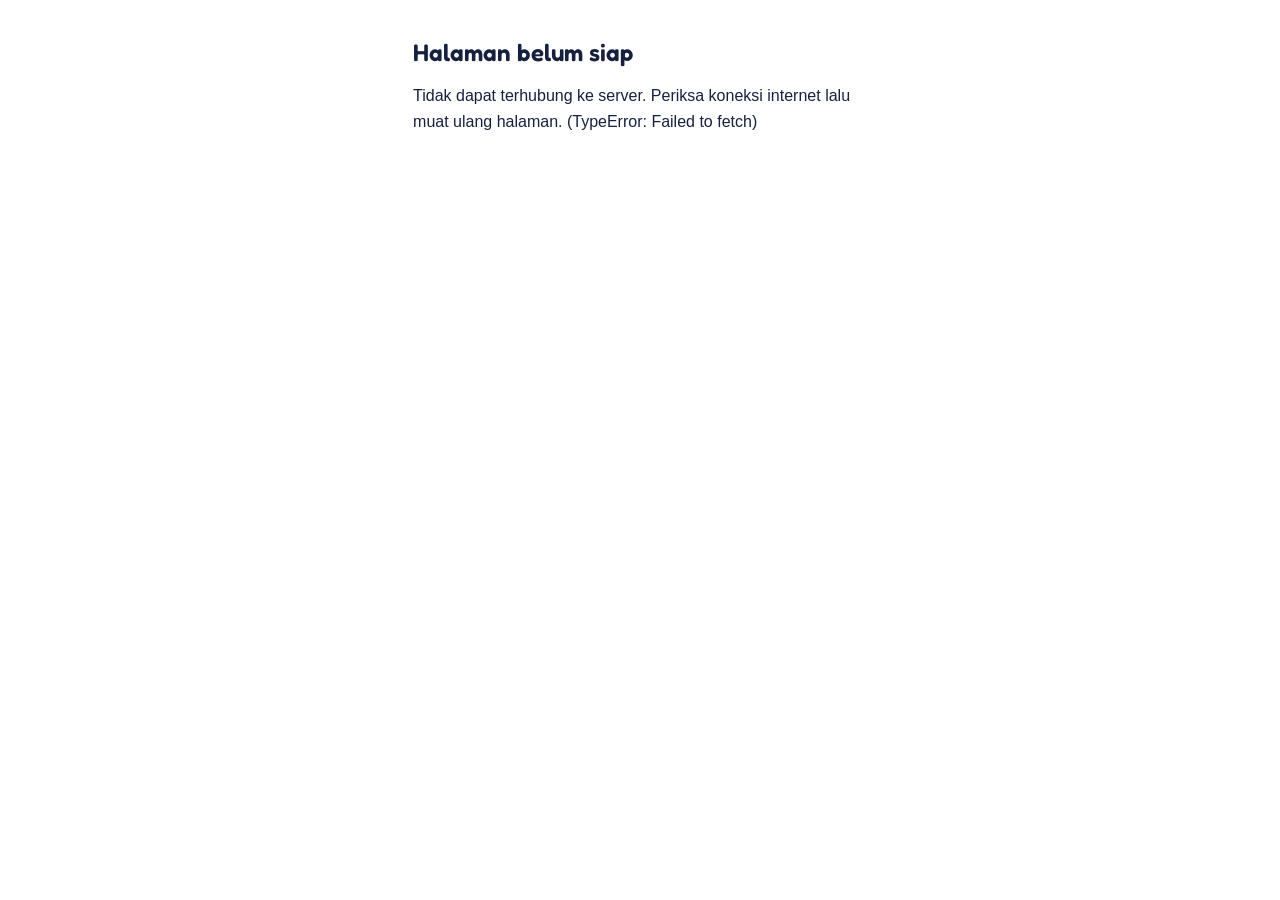
==== commit 75f9162f: "Update index.html" ====
--- a/index.html
+++ b/index.html
@@ -1,1173 +1,21 @@
 <!DOCTYPE html>
 <html lang="id">
 <head>
-<title>SPMB PAUD AL-JAUHAR</title>
+<meta charset="utf-8">
 <meta name="viewport" content="width=device-width, initial-scale=1">
-<meta charset="utf-8">
-<meta name="theme-color" content="#1F3F95">
+<title>PAUD AL-JAUHAR Magelang</title>
+<meta name="description" content="PAUD AL-JAUHAR Magelang, terakreditasi A. Baby Class, Kelompok Bermain, TK A, TK B, dan Kelas Trial. Pendaftaran murid baru secara online.">
+<meta name="theme-color" content="#1B3A8A">
+<link rel="preconnect" href="https://script.google.com">
+<link rel="preconnect" href="https://script.googleusercontent.com" crossorigin>
 <link rel="preconnect" href="https://fonts.googleapis.com">
 <link rel="preconnect" href="https://fonts.gstatic.com" crossorigin>
-<link rel="preconnect" href="https://drive.google.com">
-<link href="https://fonts.googleapis.com/css2?family=Fredoka:wght@500;600;700&family=Plus+Jakarta+Sans:wght@400;600;700&display=swap" rel="stylesheet">
-<style>
-:root{
-  --navy:#1F3F95; --biru:#2F6FD0; --langit:#8FCBEF; --langit-muda:#E5F5FB;
-  --kuning:#FFC83A; --kuning-tua:#D99A00; --kuning-muda:#FFF4CC;
-  --hijau:#2E9B4E; --hijau-muda:#E2F4E6; --pink:#EC4F72;
-  --tinta:#1A2747; --abu:#56627F; --garis:#D6E4EF; --latar:#F5FAFD; --putih:#fff; --merah:#C2363F;
-  --display:"Fredoka","Trebuchet MS",system-ui,sans-serif;
-  --body:"Plus Jakarta Sans","Segoe UI",system-ui,sans-serif;
-}
-*{box-sizing:border-box}
-html{scroll-behavior:smooth;-webkit-text-size-adjust:100%}
-body{margin:0;background:var(--latar);color:var(--tinta);font:16px/1.6 var(--body);-webkit-font-smoothing:antialiased}
-img{max-width:100%;display:block}
-a{color:var(--biru)}
-button,input,select,textarea{font:inherit;color:inherit}
-h1,h2,h3{font-family:var(--display);font-weight:600;line-height:1.12;margin:0}
-:focus-visible{outline:3px solid var(--kuning);outline-offset:2px}
-.wrap{width:min(1100px,100% - 32px);margin-inline:auto}
-.hidden{display:none !important}
-@media (prefers-reduced-motion:reduce){*{animation:none !important;transition:none !important;scroll-behavior:auto !important}}
-
-/* header */
-.top{background:var(--putih);position:sticky;top:0;z-index:20;box-shadow:0 1px 0 var(--garis)}
-.top .wrap{display:flex;align-items:center;gap:8px;min-height:60px}
-.brand{display:flex;align-items:center;gap:10px;background:none;border:0;padding:0;cursor:pointer;min-width:0}
-.brand img{height:42px;width:auto}
-.brand b{font:600 1.25rem/1 var(--display);color:var(--navy);white-space:nowrap}
-.nav{margin-left:auto;display:flex;gap:2px;align-items:center}
-.nav button{background:none;border:0;padding:8px 12px;border-radius:999px;cursor:pointer;font-weight:600;color:var(--abu);white-space:nowrap}
-.nav button:hover{color:var(--navy);background:var(--langit-muda)}
-.nav .daftar{background:var(--navy);color:#fff}
-.nav .daftar:hover{background:var(--biru);color:#fff}
-@media (max-width:680px){.nav .opt{display:none}.brand b{font-size:1.05rem}.brand img{height:34px}.nav button{padding:8px 10px}}
-
-/* buttons */
-.btn{display:inline-flex;align-items:center;justify-content:center;gap:8px;border:0;border-radius:999px;padding:13px 24px;font:600 1.05rem/1.2 var(--display);cursor:pointer;text-decoration:none;min-height:48px;transition:transform .12s,background .15s}
-.btn:active{transform:translateY(2px)}
-.btn-kuning{background:var(--kuning);color:var(--navy);box-shadow:0 4px 0 var(--kuning-tua)}
-.btn-kuning:hover{background:#FFD35F}
-.btn-navy{background:var(--navy);color:#fff;box-shadow:0 4px 0 #142B69}
-.btn-navy:hover{background:#2850B5}
-.btn-hijau{background:var(--hijau);color:#fff;box-shadow:0 4px 0 #1E7438}
-.btn-garis{background:var(--putih);color:var(--navy);border:2px solid var(--navy);box-shadow:none}
-.btn-teks{background:none;color:var(--biru);padding:10px 8px;min-height:44px;font-family:var(--body);font-size:.95rem;text-decoration:underline}
-.btn[disabled]{opacity:.5;cursor:not-allowed;transform:none}
-
-/* banner + hero */
-.banner{background:linear-gradient(#BDE5F6,#E5F5FB)}
-.banner .slides{position:relative}
-.banner .slide{display:none}
-.banner .slide.on{display:block;animation:fade .5s ease}
-.banner .slide img{margin:auto;max-height:min(82vh,760px);width:auto}
-.dots{display:flex;justify-content:center;gap:8px;padding:10px 0 4px}
-.dots button{width:12px;height:12px;border-radius:50%;border:2px solid var(--navy);background:transparent;padding:0;cursor:pointer}
-.dots button.on{background:var(--navy)}
-@keyframes fade{from{opacity:.3}to{opacity:1}}
-
-.hero{position:relative;background:linear-gradient(180deg,#A9DCF4 0%,#D9F0FA 70%,#E5F5FB 100%);overflow:hidden;padding:48px 0 120px}
-.hero.ringkas{padding:28px 0 110px}
-.awan{position:absolute;inset:0;pointer-events:none}
-.awan svg{position:absolute}
-.hero .wrap{position:relative;z-index:1;display:grid;grid-template-columns:minmax(0,1.4fr) minmax(260px,.6fr);gap:32px;align-items:center}
-@media (max-width:820px){.hero .wrap{grid-template-columns:1fr}}
-.pita{display:inline-block;background:var(--kuning);color:var(--navy);font:600 1rem/1 var(--display);padding:9px 16px;border-radius:10px;box-shadow:0 3px 0 var(--kuning-tua)}
-.judul-spmb{font:600 clamp(1.15rem,2.4vw,1.5rem)/1.25 var(--display);color:var(--biru);margin:20px 0 10px}
-.hero h1{font-size:clamp(2.6rem,5.6vw,4.3rem);font-weight:700;color:var(--navy);margin:0 0 10px;letter-spacing:.01em;line-height:1.02}
-@media (min-width:600px){.hero h1{white-space:nowrap}}
-.hero .program-teks{font:600 clamp(1.15rem,2.2vw,1.45rem)/1.2 var(--display);color:var(--navy);letter-spacing:.06em;margin:0 0 24px}
-.akreditasi{display:inline-flex;align-items:center;gap:10px;background:#fff;border:2px solid var(--hijau);border-radius:999px;padding:5px 16px 5px 5px;font:600 1rem/1 var(--display);color:#1C6B36;letter-spacing:.08em;box-shadow:0 3px 0 #BFE3C9;margin-bottom:14px}
-.akreditasi b{font-size:1.35rem;color:var(--hijau);letter-spacing:0;margin-left:2px}
-.akreditasi .bintang{width:30px;height:30px;border-radius:50%;background:var(--hijau);display:grid;place-items:center}
-.akreditasi .bintang svg{width:18px;height:18px}
-.uji-bar{background:var(--pink);color:#fff;text-align:center;font-weight:700;padding:8px 14px;font-size:.9rem;position:sticky;top:0;z-index:30}
-.hero .sub{font-size:1.05rem;color:#33456F;margin:0 0 22px;max-width:44ch}
-.hero .aksi{display:flex;gap:12px;flex-wrap:wrap}
-.status-kartu{background:var(--putih);border-radius:24px;padding:22px;box-shadow:0 10px 0 rgba(31,63,149,.08);border:2px solid #fff}
-.status-kartu .label{font-weight:700;color:var(--abu);font-size:.9rem}
-.status-kartu .nama-gel{font:700 2rem/1.1 var(--display);color:var(--navy);margin:4px 0}
-.status-kartu .kuota{display:flex;align-items:center;gap:10px;margin:14px 0 6px}
-.meter{flex:1;height:14px;background:var(--langit-muda);border-radius:999px;overflow:hidden}
-.meter i{display:block;height:100%;background:var(--hijau);border-radius:999px}
-.status-kartu small{color:var(--abu)}
-.status-kartu.tutup .nama-gel{color:var(--merah);font-size:1.5rem}
-.gelombang-note{margin-top:12px;background:var(--kuning-muda);border-radius:12px;padding:10px 14px;font-size:.92rem;font-weight:600;color:#6B4E00}
-.ombak{position:absolute;left:0;right:0;bottom:-1px;line-height:0}
-.ombak svg{width:100%;height:90px}
-
-/* section */
-section.blok{padding:64px 0}
-.judul{font-size:clamp(1.8rem,3.6vw,2.5rem);color:var(--navy);margin-bottom:18px}
-.judul-kecil{font-size:1.35rem;color:var(--navy);margin-bottom:12px}
-
-.gel-grid{display:grid;grid-template-columns:repeat(auto-fit,minmax(240px,1fr));gap:16px}
-.tiket{background:var(--putih);border-radius:20px;padding:20px;border:2px solid var(--garis);position:relative}
-.tiket.aktif{border-color:var(--hijau);box-shadow:0 6px 0 var(--hijau-muda)}
-.tiket.penuh,.tiket.selesai{opacity:.75}
-.tiket h3{font-size:1.5rem;color:var(--navy)}
-.tiket .tgl{color:var(--abu);font-weight:600;margin:4px 0 12px}
-.tanda{display:inline-block;font-size:.8rem;font-weight:700;border-radius:999px;padding:3px 12px}
-.tanda.aktif{background:var(--hijau);color:#fff}
-.tanda.akan{background:var(--langit-muda);color:var(--navy)}
-.tanda.penuh{background:#FDE3E6;color:var(--merah)}
-.tanda.selesai{background:#ECEFF4;color:var(--abu)}
-.tiket .angka{font-weight:700;margin-top:10px}
-
-.sp-grid{display:grid;grid-template-columns:1.25fr .75fr;gap:44px;align-items:start}
-.sp-grid.tanpa-gambar{grid-template-columns:1fr}
-.sp-teks p{margin:0 0 1em;max-width:66ch;font-size:1.05rem}
-.sp-gambar img{border-radius:24px;border:6px solid #fff;box-shadow:0 8px 0 var(--langit);margin-bottom:18px}
-@media (max-width:820px){.sp-grid{grid-template-columns:1fr}}
-.prestasi{list-style:none;padding:0;margin:0;display:grid;grid-template-columns:repeat(auto-fit,minmax(230px,1fr));gap:12px}
-.prestasi li{background:var(--putih);border-radius:16px;padding:16px 16px 16px 60px;position:relative;font-weight:600;line-height:1.4;border:2px solid var(--garis)}
-.prestasi li::before{content:"";position:absolute;left:16px;top:14px;width:30px;height:30px;border-radius:50%;background:var(--kuning) url("data:image/svg+xml,%3Csvg xmlns='http://www.w3.org/2000/svg' viewBox='0 0 24 24'%3E%3Cpath fill='%231F3F95' d='M12 2l2.9 6.3 6.9.7-5.2 4.6 1.5 6.8L12 17l-6.1 3.4 1.5-6.8L2.2 9l6.9-.7z'/%3E%3C/svg%3E") center/18px no-repeat}
-
-.kegiatan{background:var(--putih)}
-.chip-list{display:flex;flex-wrap:wrap;gap:10px;list-style:none;padding:0;margin:0}
-.chip-list li{display:flex;align-items:center;gap:8px;background:var(--hijau-muda);color:#1C5E31;border-radius:999px;padding:8px 16px 8px 10px;font-weight:600}
-.chip-list li::before{content:"";width:22px;height:22px;border-radius:50%;background:var(--hijau) url("data:image/svg+xml,%3Csvg xmlns='http://www.w3.org/2000/svg' viewBox='0 0 24 24'%3E%3Cpath fill='none' stroke='white' stroke-width='3.5' stroke-linecap='round' stroke-linejoin='round' d='M6 12.5l4 4 8-9'/%3E%3C/svg%3E") center/14px no-repeat;flex:none}
-
-.info-grid{display:grid;grid-template-columns:1fr 1fr;gap:28px}
-@media (max-width:820px){.info-grid{grid-template-columns:1fr}}
-.kotak{background:var(--putih);border-radius:20px;padding:22px;border:2px solid var(--garis)}
-.jj-list{display:flex;gap:10px;flex-wrap:wrap;margin-bottom:28px}
-.jj-list span{background:var(--navy);color:#fff;border-radius:14px;padding:10px 16px;font-weight:600;display:flex;flex-direction:column;gap:2px}
-.jj-list b{font:600 1.1rem var(--display);color:var(--kuning)}
-.jj-list small{color:#CFDAF5;font-size:.85rem}
-.jj-list.layanan{margin-top:-16px}
-.jj-list.layanan span{background:var(--kuning);color:var(--navy)}
-.jj-list.layanan b{color:var(--navy)}
-.jj-list.layanan small{color:#4A3A00}
-.alur-gambar{margin:0 0 12px}
-.alur-gambar img{width:100%;height:auto;border-radius:12px;margin:0 auto 8px}
-.syarat{list-style:none;padding:0;margin:0}
-.syarat li{padding:10px 0;border-bottom:1px dashed var(--garis)}
-.syarat li:last-child{border-bottom:0}
-.syarat small{display:block;color:var(--abu)}
-.bayar{background:var(--kuning-muda);border-radius:16px;padding:16px 18px;margin-top:14px;white-space:pre-line}
-.bayar b{font-family:var(--display);font-size:1.15rem;color:var(--navy)}
-
-.galeri{position:relative;border-radius:24px;overflow:hidden;background:#0F1B3D;aspect-ratio:16/9;max-height:78vh;width:100%;box-shadow:0 10px 0 rgba(31,63,149,.08)}
-.galeri .g-slide{position:absolute;inset:0;opacity:0;transition:opacity .7s ease;margin:0}
-.galeri .g-slide.on{opacity:1;z-index:1}
-.galeri .g-latar{position:absolute;inset:-20px;background-size:cover;background-position:center;filter:blur(18px) brightness(.55)}
-.galeri .g-slide img{position:relative;width:100%;height:100%;object-fit:contain}
-.galeri figcaption{position:absolute;left:0;right:0;bottom:0;padding:40px 22px 18px;color:#fff;font-weight:600;font-size:1.02rem;background:linear-gradient(transparent,rgba(0,0,0,.6))}
-.g-nav{position:absolute;top:50%;transform:translateY(-50%);z-index:3;width:46px;height:46px;border-radius:50%;border:0;background:rgba(255,255,255,.88);color:var(--navy);font-size:1.4rem;line-height:1;cursor:pointer;display:grid;place-items:center;box-shadow:0 4px 14px rgba(0,0,0,.2)}
-.g-nav:hover{background:#fff}
-.g-prev{left:14px}.g-next{right:14px}
-.g-hitung{position:absolute;top:14px;right:14px;z-index:3;background:rgba(0,0,0,.45);color:#fff;font-size:.82rem;font-weight:700;border-radius:999px;padding:4px 10px}
-.g-titik{display:flex;justify-content:center;flex-wrap:wrap;gap:7px;margin-top:14px}
-.g-titik button{width:9px;height:9px;border-radius:999px;border:0;padding:0;background:#C9D7EA;cursor:pointer;transition:width .25s,background .25s}
-.g-titik button.on{width:26px;background:var(--navy)}
-.g-progres{position:absolute;left:0;bottom:0;height:4px;background:var(--kuning);z-index:3;width:0}
-@media (max-width:640px){.galeri{aspect-ratio:4/3;border-radius:18px}.g-nav{width:38px;height:38px;font-size:1.15rem}.galeri figcaption{font-size:.92rem;padding:30px 14px 12px}}
-.hiasan{margin:0}
-.hiasan img{width:100%}
-
-.ajak{background:var(--kuning);padding:48px 0}
-.ajak .wrap{display:flex;align-items:center;justify-content:space-between;gap:20px;flex-wrap:wrap}
-.ajak h2{font-size:clamp(1.6rem,3vw,2.2rem);color:var(--navy);max-width:24ch}
-
-footer{background:var(--navy);color:#CFDAF5;padding:36px 0 40px;font-size:.95rem}
-footer .wrap{display:flex;justify-content:space-between;gap:24px;flex-wrap:wrap}
-footer b{color:#fff;font:600 1.3rem var(--display)}
-footer a{color:#fff}
-.sosmed{display:flex;flex-wrap:wrap;gap:8px 16px}
-.sosmed span{white-space:nowrap}
-.admin-link{color:#9FB2E3 !important;font-size:.85rem}
-
-/* formulir */
-.form-page{padding:20px 0 64px}
-.form-wrap{width:min(720px,100% - 24px);margin-inline:auto}
-.form-banner img{border-radius:16px;margin-bottom:14px;width:100%}
-.form-top{display:flex;justify-content:space-between;align-items:center;gap:12px;margin-bottom:8px}
-.form-top .langkah{font-weight:700;color:var(--abu);font-size:.88rem;white-space:nowrap}
-.progress{height:8px;background:#DCEAF5;border-radius:999px;overflow:hidden;margin-bottom:14px}
-.progress i{display:block;height:100%;background:linear-gradient(90deg,var(--hijau),#53C273);border-radius:999px;transition:width .35s}
-.bagian-nav{display:flex;gap:6px;flex-wrap:wrap;margin-bottom:14px}
-.bagian-nav span{font-size:.76rem;font-weight:700;border-radius:999px;padding:2px 10px;background:#E6EEF6;color:var(--abu)}
-.bagian-nav span.selesai{background:var(--hijau-muda);color:#1C5E31}
-.bagian-nav span.aktif{background:var(--navy);color:#fff}
-@media (max-width:600px){.bagian-nav{display:none}}
-.kartu{background:var(--putih);border-radius:20px;padding:clamp(16px,4vw,32px);box-shadow:0 6px 0 rgba(31,63,149,.06)}
-.kartu h2{font-size:1.45rem;color:var(--navy)}
-.kartu .hal{display:inline-block;margin-top:6px;font-size:.8rem;font-weight:700;color:var(--biru);background:var(--langit-muda);border-radius:999px;padding:2px 10px}
-.kartu .petunjuk{color:var(--abu);margin:6px 0 18px;font-size:.95rem}
-.info-box{background:var(--langit-muda);border-radius:12px;padding:12px 14px;margin-bottom:14px;font-size:.92rem}
-.info-box.kuning{background:var(--kuning-muda);color:#5E4500}
-.info-box b{color:var(--navy)}
-.catatan-kecil{color:var(--abu);font-size:.85rem;margin:4px 0 0}
-.siap-grid{display:grid;grid-template-columns:1fr 1fr;gap:12px;margin-bottom:14px}
-@media (max-width:560px){.siap-grid{grid-template-columns:1fr}}
-.siap{border:1.5px solid var(--garis);border-radius:14px;padding:14px 16px}
-.siap h3{font-size:1.02rem;color:var(--navy);margin-bottom:6px}
-.siap ul{margin:0 0 6px;padding-left:18px;font-size:.92rem}
-.siap small{color:var(--abu);font-size:.82rem}
-
-.field{display:flex;flex-direction:column;gap:5px;margin-bottom:16px;font-size:.95rem}
-.field > label,.field > .lbl{font-weight:600;line-height:1.4}
-.field small.ket{color:var(--abu);font-size:.82rem;font-weight:400}
-.field input[type=text],.field input[type=number],.field input[type=date],.field input[type=email],.field input[type=tel],.field select,.field textarea{
-  width:100%;border:1.5px solid #CBDAE8;border-radius:10px;padding:9px 12px;background:var(--putih);min-height:42px;font-size:15px}
-@media (max-width:600px){.field input,.field select,.field textarea{font-size:16px !important}}
-.field textarea{min-height:70px;resize:vertical}
-.field input:focus,.field select:focus,.field textarea:focus{border-color:var(--biru);outline:none;box-shadow:0 0 0 3px #D6E8FB}
-.field.salah input,.field.salah select,.field.salah textarea{border-color:var(--merah);background:#FFF8F8}
-.field .err{color:var(--merah);font-size:.82rem;font-weight:700;display:none}
-.field.salah .err{display:block}
-.opsi{display:flex;flex-wrap:wrap;gap:6px}
-.opsi label{display:inline-flex;align-items:center;gap:7px;border:1.5px solid #CBDAE8;border-radius:10px;padding:7px 14px;cursor:pointer;background:var(--putih);font-weight:500;min-height:40px;font-size:.93rem}
-.opsi input{accent-color:var(--navy);width:17px;height:17px;margin:0}
-.opsi label:has(input:checked){border-color:var(--navy);background:#EAF1FF;font-weight:600}
-.field.salah .opsi label{border-color:#EDB5BA}
-.opsi label.lain{flex-wrap:wrap}
-.opsi.kolom{display:grid;grid-template-columns:repeat(2,minmax(0,1fr));gap:6px 8px}
-.opsi.kolom label{justify-content:flex-start;align-items:flex-start;text-align:left;line-height:1.35;padding-top:9px;padding-bottom:9px}
-.opsi.kolom label input{margin-top:1px;flex:none}
-.opsi.kolom label.lain{grid-column:1/-1;align-items:center}
-@media (max-width:340px){.opsi.kolom{grid-template-columns:1fr}}
-.rentang{display:flex;flex-direction:column;gap:8px}
-.rentang-baris{display:grid;grid-template-columns:minmax(90px,140px) minmax(0,1fr) auto minmax(0,1fr);gap:8px;align-items:center}
-.rentang-nama{font-weight:500}
-.rentang .sd{color:var(--abu);font-size:.88rem}
-.field .rentang input[type=time]{width:100%;border:1.5px solid #CBDAE8;border-radius:10px;padding:7px 10px;min-height:40px;background:#fff;font-size:15px}
-.field.salah .rentang input[type=time]{border-color:var(--merah);background:#FFF8F8}
-@media (max-width:420px){.rentang-baris{grid-template-columns:1fr auto 1fr}.rentang-nama{grid-column:1/-1}}
-.field .opsi input.lain-teks{width:170px;min-height:30px;padding:4px 8px;font-size:.9rem;border-radius:8px;border:1.5px solid #CBDAE8}
-.field .opsi input.lain-teks:disabled{background:#F2F5F9;border-style:dashed;pointer-events:none}
-.yt{display:grid;grid-template-columns:1fr auto;gap:4px 16px;align-items:center;padding:10px 0;border-bottom:1px solid #E6EEF6;margin:0}
-.yt:last-of-type{border-bottom:0}
-.yt .lbl{font-weight:500}
-.yt .lbl small{display:block}
-.yt .opsi{flex-wrap:nowrap}
-.yt .opsi label{min-width:74px;justify-content:center}
-.yt .err{grid-column:1/-1}
-@media (max-width:520px){.yt{grid-template-columns:1fr}.yt .opsi label{flex:1}}
-.dua{display:grid;grid-template-columns:1fr 1fr;gap:0 14px}
-@media (max-width:520px){.dua{grid-template-columns:1fr}}
-.program{display:grid;grid-template-columns:repeat(auto-fit,minmax(150px,1fr));gap:8px}
-.program label{display:flex;gap:10px;align-items:flex-start;border:1.5px solid #CBDAE8;border-radius:12px;padding:10px 12px;cursor:pointer;background:var(--putih)}
-.program input{accent-color:var(--navy);width:17px;height:17px;margin:2px 0 0;flex:none}
-.program b{display:block;font-weight:600;line-height:1.3}
-.program small{display:block;color:var(--abu);font-size:.8rem}
-.program label:has(input:checked){border-color:var(--navy);background:#EAF1FF}
-.field.salah .program label{border-color:#EDB5BA}
-
-.dok{border:1.5px dashed #CBDAE8;border-radius:14px;padding:12px;margin-bottom:10px;display:grid;grid-template-columns:auto 1fr auto;gap:12px;align-items:center}
-.dok .ikon{width:44px;height:44px;border-radius:10px;background:var(--langit-muda);display:grid;place-items:center;overflow:hidden}
-.dok .ikon img{width:100%;height:100%;object-fit:cover}
-.dok .ikon svg{width:22px;height:22px}
-.dok b{font-size:.95rem;font-weight:600;display:block}
-.dok small{display:block;color:var(--abu);font-size:.8rem}
-.dok .status{display:block;font-size:.82rem;font-weight:700}
-.dok.ok{border-style:solid;border-color:var(--hijau);background:#F6FCF7}
-.dok.ok .status{color:var(--hijau)}
-.dok.salah{border-color:var(--merah)}
-.dok.salah .status{color:var(--merah)}
-.dok .pilih{position:relative;overflow:hidden}
-.dok .pilih input{position:absolute;inset:0;opacity:0;cursor:pointer}
-@media (max-width:480px){.dok{grid-template-columns:auto 1fr}.dok .pilih{grid-column:1/-1}}
-.btn-kecil{min-height:38px;padding:8px 16px;font-size:.92rem;box-shadow:none}
-.form-page .btn{min-height:44px;padding:10px 22px;font-size:1rem}
-.form-page .btn-kecil{min-height:38px;padding:8px 16px;font-size:.92rem}
-
-.nav-form{display:flex;justify-content:space-between;align-items:center;gap:10px;margin-top:20px;flex-wrap:wrap}
-.nav-form .kanan{display:flex;gap:10px;margin-left:auto}
-@media (max-width:520px){.nav-form .kanan{flex:1}.nav-form .kanan .btn{flex:1}}
-.review-bagian{border-top:2px solid var(--langit-muda);padding:12px 0}
-.review-bagian:first-of-type{border-top:0}
-.review-bagian header{display:flex;justify-content:space-between;align-items:center;gap:10px;margin-bottom:4px}
-.review-bagian h3{font-size:1.08rem;color:var(--navy)}
-.review-bagian dl{margin:0;font-size:.9rem;display:grid;grid-template-columns:minmax(0,1fr) minmax(0,1fr);gap:2px 16px}
-.review-bagian dt{color:var(--abu)}
-.review-bagian dd{margin:0 0 4px;font-weight:600;word-break:break-word}
-@media (max-width:560px){.review-bagian dl{grid-template-columns:1fr}.review-bagian dd{margin-bottom:8px}}
-.setuju{display:flex;gap:10px;align-items:flex-start;background:var(--kuning-muda);border-radius:12px;padding:12px 14px;margin-top:16px;font-weight:600;cursor:pointer;font-size:.93rem}
-.setuju input{width:19px;height:19px;accent-color:var(--navy);margin-top:1px;flex:none}
-.alert{background:#FDE8EA;color:var(--merah);border-radius:12px;padding:10px 14px;font-weight:700;margin-top:12px;font-size:.93rem}
-.lanjut-kartu{text-align:center}
-.lanjut-kartu .aksi{display:flex;gap:10px;justify-content:center;flex-wrap:wrap;margin-top:16px}
-
-.selesai-page{padding:48px 0 80px}
-.selesai{max-width:620px;margin:auto;text-align:center}
-.noreg{display:inline-block;font:700 clamp(2.3rem,9vw,3.4rem)/1 var(--display);color:var(--navy);background:var(--kuning-muda);border:3px dashed var(--kuning);border-radius:18px;padding:16px 24px 12px;margin:12px 0}
-.selesai p{max-width:50ch;margin:10px auto}
-.selesai .aksi{display:flex;flex-direction:column;gap:10px;align-items:center;margin-top:20px}
-.status-form .field{margin-bottom:14px}
-.hasil{margin-top:18px;border-radius:18px;padding:18px;background:var(--latar)}
-.pil{display:inline-block;border-radius:999px;padding:4px 14px;font-weight:700;font-size:.92rem}
-.pil.Baru{background:var(--langit-muda);color:var(--navy)}
-.pil.Diverifikasi{background:var(--hijau-muda);color:#1C5E31}
-.pil[class*="Perlu"]{background:var(--kuning-muda);color:#6B4E00}
-.pil.Diterima{background:var(--hijau);color:#fff}
-.pil.Cadangan{background:#EEE7FB;color:#56389B}
-.pil.Ditolak,.pil[class*="Mengundurkan"]{background:#FDE8EA;color:var(--merah)}
-
-.toast{position:fixed;left:50%;bottom:20px;transform:translateX(-50%);background:var(--navy);color:#fff;padding:12px 20px;border-radius:14px;z-index:50;font-weight:600;max-width:92vw;text-align:center}
-.mode-sekolah{position:fixed;left:14px;bottom:14px;z-index:40;display:inline-flex;align-items:center;gap:8px;background:rgba(255,255,255,.92);color:var(--navy);border:1px solid #C9D7EA;border-radius:999px;padding:7px 14px 7px 11px;font-size:.82rem;font-weight:700;box-shadow:0 6px 18px -8px rgba(31,63,149,.45);transition:opacity .25s;backdrop-filter:blur(6px);max-width:calc(100vw - 28px)}
-.mode-sekolah.redup{opacity:.45}
-.mode-sekolah .titik{width:8px;height:8px;border-radius:50%;background:var(--hijau);box-shadow:0 0 0 3px rgba(46,155,78,.2);flex:none}
-.ajak-tombol{display:flex;flex-direction:column;align-items:stretch;gap:10px;min-width:260px}
-.btn-brosur{background:#fff;color:var(--navy);border:2px solid var(--navy);display:inline-flex;align-items:center;justify-content:center;gap:8px;text-decoration:none}
-.btn-brosur svg{fill:none;stroke:currentColor;stroke-width:2.2;stroke-linecap:round;stroke-linejoin:round}
-.btn-brosur:hover{background:var(--navy);color:#fff}
-.brosur-info{text-align:center;color:var(--navy);opacity:.8;font-size:.82rem}
-@media (max-width:640px){.ajak-tombol{width:100%}}
-</style>
-<style>#memuat{position:fixed;inset:0;display:flex;align-items:center;justify-content:center;background:var(--latar);font:600 1.1rem var(--body);color:var(--navy);z-index:999}</style>
+<link href="https://fonts.googleapis.com/css2?family=Fredoka:wght@500;600;700&family=Plus+Jakarta+Sans:wght@400;500;600;700&display=swap" rel="stylesheet">
+<link rel="stylesheet" href="/assets/situs.css">
+<link rel="preload" href="/assets/app.js" as="script">
+<script src="/assets/situs.js"></script>
 </head>
 <body>
-<div id="memuat" role="status">Memuat halaman pendaftaran…</div>
-
-<header class="top">
-  <div class="wrap">
-    <button class="brand" onclick="goHome()" aria-label="Beranda"><img id="logo" class="hidden" alt=""><b id="brandName">PAUD AL-JAUHAR</b></button>
-    <nav class="nav" aria-label="Menu utama">
-      <button class="opt" onclick="goHome('gelombang')">Jadwal</button>
-      <button class="opt" onclick="goHome('info')">Program</button>
-      <button onclick="show('status')">Cek status</button>
-      <button class="daftar" onclick="startForm()">Daftar</button>
-    </nav>
-  </div>
-</header>
-
-<main>
-  <!-- BERANDA -->
-  <div id="view-home">
-    <div id="banner" class="banner hidden"><div class="slides" id="slides"></div></div>
-
-    <section class="hero" id="hero">
-      <div class="awan" aria-hidden="true">
-        <svg viewBox="0 0 220 80" style="width:220px;left:4%;top:18px;opacity:.9"><g fill="#fff"><ellipse cx="70" cy="50" rx="60" ry="26"/><ellipse cx="120" cy="38" rx="48" ry="32"/><ellipse cx="165" cy="52" rx="45" ry="22"/></g></svg>
-        <svg viewBox="0 0 220 80" style="width:170px;right:6%;top:44px;opacity:.85"><g fill="#fff"><ellipse cx="70" cy="50" rx="60" ry="26"/><ellipse cx="120" cy="38" rx="48" ry="32"/><ellipse cx="165" cy="52" rx="45" ry="22"/></g></svg>
-        <svg viewBox="0 0 220 80" style="width:120px;left:46%;top:8px;opacity:.6"><g fill="#fff"><ellipse cx="70" cy="50" rx="60" ry="26"/><ellipse cx="120" cy="38" rx="48" ry="32"/><ellipse cx="165" cy="52" rx="45" ry="22"/></g></svg>
-      </div>
-      <div class="wrap">
-        <div>
-          <span class="pita" id="heroTA">SPMB Tahun Ajaran</span>
-          <p class="judul-spmb" id="heroJudul">Sistem Penerimaan Murid Baru</p>
-          <h1 id="heroNama">PAUD AL&#8209;JAUHAR</h1>
-          <div class="akreditasi" id="heroAkr"><span class="bintang" aria-hidden="true"><svg viewBox="0 0 24 24"><path fill="#fff" d="M12 2.5l2.8 6 6.6.7-4.9 4.5 1.4 6.5L12 16.9l-5.9 3.3 1.4-6.5-4.9-4.5 6.6-.7z"/></svg></span><span>TERAKREDITASI <b id="heroAkrNilai">A</b></span></div>
-          <p class="program-teks" id="heroSub"></p>
-          <div class="aksi">
-            <button class="btn btn-kuning" id="heroDaftar" onclick="startForm()">Isi formulir pendaftaran</button>
-            <button class="btn btn-garis" onclick="show('status')">Cek status</button>
-          </div>
-        </div>
-        <div class="status-kartu" id="statusKartu"></div>
-      </div>
-      <div class="ombak" aria-hidden="true">
-        <svg viewBox="0 0 1440 90" preserveAspectRatio="none"><path d="M0 40 C240 90 480 0 720 34 S1200 80 1440 30 V90 H0Z" fill="#FFC83A"/><path d="M0 60 C260 20 520 96 780 58 S1220 30 1440 64 V90 H0Z" fill="#8FCBEF"/><path d="M0 76 C300 56 600 96 900 76 S1300 64 1440 80 V90 H0Z" fill="#F5FAFD"/></svg>
-      </div>
-    </section>
-
-    <section class="blok" id="gelombang" style="padding-top:36px">
-      <div class="wrap">
-        <h2 class="judul">Jadwal pendaftaran</h2>
-        <div class="gel-grid" id="gelGrid"></div>
-        <p id="gelNote" class="gelombang-note hidden" style="max-width:720px"></p>
-      </div>
-    </section>
-
-    <figure class="hiasan hidden" data-hiasan="0"></figure>
-
-    <section class="blok" id="selayang" style="padding-top:24px">
-      <div class="wrap">
-        <div class="sp-grid" id="spGrid">
-          <div class="sp-teks"><h2 class="judul" id="spJudul">Selayang Pandang</h2><div id="spTeks"></div></div>
-          <div class="sp-gambar" id="spGambar"></div>
-        </div>
-        <div id="prestasiBox" class="hidden" style="margin-top:28px">
-          <h3 class="judul-kecil">Prestasi</h3>
-          <ul class="prestasi" id="prestasiList"></ul>
-        </div>
-      </div>
-    </section>
-
-    <section class="blok kegiatan hidden" id="kegiatanBox">
-      <div class="wrap">
-        <h2 class="judul">Kegiatan unggulan</h2>
-        <ul class="chip-list" id="kegiatanList"></ul>
-      </div>
-    </section>
-
-    <figure class="hiasan hidden" data-hiasan="1"></figure>
-
-    <section class="blok" id="info">
-      <div class="wrap">
-        <h2 class="judul">Program dan persyaratan</h2>
-        <div class="jj-list" id="jjList"></div>
-        <div class="jj-list layanan hidden" id="layananList"></div>
-        <div class="info-grid">
-          <div class="kotak">
-            <h3 class="judul-kecil">Dokumen yang diunggah</h3>
-            <ul class="syarat" id="syaratList"></ul>
-            <p style="margin:12px 0 0;color:var(--abu);font-size:.92rem">Siapkan dalam bentuk foto atau PDF, masing-masing paling besar 3 MB. Foto dari kamera HP boleh.</p>
-          </div>
-          <div class="kotak">
-            <h3 class="judul-kecil" id="infoJudul">Alur pendaftaran</h3>
-            <figure class="alur-gambar hidden" id="alurGambar"></figure>
-            <div id="infoTeks"></div>
-          </div>
-        </div>
-      </div>
-    </section>
-
-    <section class="blok hidden" id="galeriBox" style="padding-top:0">
-      <div class="wrap"><h2 class="judul">Galeri kegiatan</h2><div class="galeri" id="galeri" aria-roledescription="carousel" aria-label="Foto kegiatan sekolah" tabindex="0"></div><div class="g-titik" id="galeriTitik"></div></div>
-    </section>
-
-    <figure class="hiasan hidden" data-hiasan="2"></figure>
-
-    <section class="ajak" id="ajak">
-      <div class="wrap">
-        <h2 id="ajakJudul">Daftarkan putra-putri Ayah Bunda di PAUD AL&#8209;JAUHAR sekarang!</h2>
-        <div class="ajak-tombol">
-          <button class="btn btn-navy" id="ajakDaftar" onclick="startForm()">Isi formulir pendaftaran</button>
-          <a class="btn btn-brosur hidden brosur-link" target="_blank" rel="noopener"><svg viewBox="0 0 24 24" width="18" height="18" aria-hidden="true"><path d="M12 3v12M7 10l5 5 5-5M5 21h14"/></svg><span class="brosur-teks">Unduh brosur</span></a>
-          <small class="brosur-info hidden" id="brosurInfo"></small>
-        </div>
-      </div>
-    </section>
-  </div>
-
-  <!-- FORMULIR -->
-  <div id="view-form" class="hidden">
-    <div class="form-page"><div class="form-wrap">
-      <div class="form-banner" id="formBanner"></div>
-      <div class="form-top"><span class="langkah" id="stepLabel"></span><button class="btn btn-teks" onclick="simpanKeluar()">Simpan, lanjutkan nanti</button></div>
-      <div class="progress" aria-hidden="true"><i id="progressBar"></i></div>
-      <div class="bagian-nav" id="bagianNav"></div>
-      <div class="kartu" id="stepBody"></div>
-    </div></div>
-  </div>
-
-  <!-- SELESAI -->
-  <div id="view-done" class="hidden">
-    <div class="selesai-page"><div class="form-wrap">
-      <div class="kartu selesai">
-        <h2 style="font-size:2rem">Pendaftaran terkirim</h2>
-        <p style="margin-bottom:0">Nomor pendaftaran Ananda <b id="doneNama"></b></p>
-        <div class="noreg" id="doneNo"></div>
-        <p id="doneGel" style="font-weight:700;color:var(--navy)"></p>
-        <p id="donePesan"></p>
-        <div id="doneKurang"></div>
-        <div class="aksi">
-          <a class="btn btn-hijau hidden" id="doneWa" target="_blank" rel="noopener">Kirim konfirmasi ke WhatsApp sekolah</a>
-          <button class="btn btn-kuning" onclick="copyNo()">Salin nomor pendaftaran</button>
-          <button class="btn btn-teks" onclick="goHome()">Kembali ke beranda</button>
-        </div>
-      </div>
-    </div></div>
-  </div>
-
-  <!-- CEK STATUS -->
-  <div id="view-status" class="hidden">
-    <div class="selesai-page"><div class="form-wrap">
-      <div class="kartu">
-        <h2>Cek status pendaftaran</h2>
-        <p class="petunjuk">Masukkan nomor pendaftaran dan tanggal lahir Ananda.</p>
-        <div class="status-form">
-          <div class="field"><label for="cekNo">Nomor pendaftaran</label><input type="text" id="cekNo" placeholder="Contoh: TK-27-001" autocomplete="off" autocapitalize="characters"></div>
-          <div class="field"><label for="cekTgl">Tanggal lahir anak</label><input type="date" id="cekTgl"></div>
-          <button class="btn btn-navy" id="cekBtn" onclick="cekStatus()" style="width:100%">Cek status</button>
-        </div>
-        <div id="cekHasil"></div>
-      </div>
-    </div></div>
-  </div>
-</main>
-
-<footer>
-  <div class="wrap">
-    <div><b id="footNama">PAUD AL-JAUHAR</b><div id="footAlamat"></div></div>
-    <div class="sosmed" id="footKontak"></div>
-    <div><a class="admin-link" id="adminLink" href="#" target="_blank" rel="noopener">Masuk admin</a><div class="admin-link" style="margin-top:4px">Versi <span id="versiTxt"></span></div></div>
-  </div>
-</footer>
-
-<script>
-/* URL Web App Apps Script (Deploy > Manage deployments, berakhiran /exec) */
-const API_URL = 'https://script.google.com/macros/s/AKfycbyYcNAGPvLZ6tnF9VAdm7sLof-NGktwO0VNXqOWLE79Q14fJ3vP7Zmi7ouczrmUWOWCVg/exec';
-
-async function api(fn, args) {
-  const res = await fetch(API_URL, {
-    method: 'POST',
-    headers: { 'Content-Type': 'text/plain;charset=utf-8' },
-    body: JSON.stringify({ fn: fn, args: args || [] })
-  });
-  if (!res.ok) throw 'Server sedang sibuk (' + res.status + '). Coba lagi sebentar.';
-  const out = await res.json();
-  if (!out.ok) throw out.error || 'Terjadi kesalahan.';
-  return out.data;
-}
-
-(async function mulai() {
-  const prm = {};
-  new URLSearchParams(location.search).forEach((v, k) => { prm[k] = v; });
-  let boot;
-  try { boot = await api('getBoot', [prm]); }
-  catch (e) { boot = { error: 'Tidak dapat terhubung ke server. Periksa koneksi internet lalu muat ulang halaman. (' + e + ')' }; }
-  if (document.readyState === 'loading') await new Promise(r => document.addEventListener('DOMContentLoaded', r));
-  window.__BOOT__ = boot;
-  if (boot.settings) document.title = 'SPMB ' + (boot.settings.namaSekolah || 'PAUD AL-JAUHAR') + ' ' + (boot.settings.tahunAjaran || '');
-  if (boot.scriptUrl) document.getElementById('adminLink').href = boot.scriptUrl + '?page=admin';
-  document.getElementById('versiTxt').textContent = boot.versi || '';
-  const app = document.createElement('script');
-  app.textContent = document.getElementById('app-src').textContent;
-  document.body.appendChild(app);
-  const m = document.getElementById('memuat'); if (m) m.remove();
-})();
-</script>
-<script type="text/plain" id="app-src">
-const BOOT = window.__BOOT__;
-const DRAFT_KEY = 'spmb_aljauhar_draft_v3' + (BOOT.uji ? '_uji' : BOOT.petugas ? '_petugas' : '');
-const INTI_PETUGAS = ['jenjang', 'nama_anak', 'tanggal_lahir', 'nama_ortu', 'hp'];
-function wajibNow(q) { return q.wajib && (!S.d.petugas || INTI_PETUGAS.indexOf(q.id) >= 0); }
-const S = { d: BOOT, answers: {}, files: {}, page: 0, pages: [], slideTimer: null };
-const $ = (s, el) => (el || document).querySelector(s);
-const esc = s => String(s == null ? '' : s).replace(/[&<>"']/g, c => ({ '&': '&amp;', '<': '&lt;', '>': '&gt;', '"': '&quot;', "'": '&#39;' }[c]));
-const BULAN = ['Januari', 'Februari', 'Maret', 'April', 'Mei', 'Juni', 'Juli', 'Agustus', 'September', 'Oktober', 'November', 'Desember'];
-const tgl = s => { const p = String(s || '').split('-'); return p.length === 3 ? Number(p[2]) + ' ' + BULAN[Number(p[1]) - 1] + ' ' + p[0] : s; };
-const tglPendek = s => { const p = String(s || '').split('-'); return p.length === 3 ? Number(p[2]) + ' ' + BULAN[Number(p[1]) - 1].slice(0, 3) : s; };
-function rupiah(n) { const x = Number(String(n || '').replace(/\D/g, '')); return x ? 'Rp' + x.toLocaleString('id-ID') : ''; }
-function run(fn) {
-  const args = Array.prototype.slice.call(arguments, 1);
-  return api(fn, args);
-}
-function toast(msg) { const t = document.createElement('div'); t.className = 'toast'; t.setAttribute('role', 'status'); t.textContent = msg; document.body.appendChild(t); setTimeout(() => t.remove(), 3600); }
-function store(k, v) { try { if (v === undefined) return JSON.parse(localStorage.getItem(k) || 'null'); if (v === null) localStorage.removeItem(k); else localStorage.setItem(k, JSON.stringify(v)); } catch (e) { return null; } }
-function waNum(n) { let x = String(n).replace(/\D/g, ''); if (x.startsWith('0')) x = '62' + x.slice(1); return x; }
-
-function show(v) { ['home', 'form', 'done', 'status'].forEach(n => $('#view-' + n).classList.toggle('hidden', n !== v)); window.scrollTo(0, 0); }
-function goHome(anchor) { show('home'); renderCTA(); if (anchor) setTimeout(() => { const el = document.getElementById(anchor); if (el) el.scrollIntoView(); }, 30); }
-
-/* ---------- beranda ---------- */
-function imgs(pos) { return S.d.images.filter(i => i.posisi === pos); }
-function lines(s) { return String(s || '').split('\n').map(x => x.replace(/^[\s\-•*]+/, '').trim()).filter(Boolean); }
-
-function renderHome() {
-  if (S.d.error) { document.body.innerHTML = '<div style="padding:40px;font-family:sans-serif;max-width:60ch;margin:auto"><h2>Halaman belum siap</h2><p>' + esc(S.d.error) + '</p></div>'; return; }
-  const st = S.d.settings, nama = st.namaSekolah || 'PAUD AL-JAUHAR';
-  $('#brandName').textContent = nama; $('#footNama').textContent = nama;
-  const logo = imgs('logo')[0];
-  if (logo) { $('#logo').src = logo.url; $('#logo').alt = 'Logo ' + nama; $('#logo').classList.remove('hidden'); }
-
-  const banners = imgs('banner');
-  if (banners.length) {
-    $('#banner').classList.remove('hidden'); $('#hero').classList.add('ringkas');
-    $('#slides').innerHTML = banners.map((b, i) => '<div class="slide' + (i ? '' : ' on') + '"><img src="' + esc(b.url) + '" alt="' + esc(b.keterangan || 'Poster ' + nama) + '"' + (i ? ' loading="lazy"' : ' fetchpriority="high"') + '></div>').join('') +
-      (banners.length > 1 ? '<div class="dots">' + banners.map((b, i) => '<button aria-label="Poster ' + (i + 1) + '" class="' + (i ? '' : 'on') + '" onclick="slide(' + i + ',true)"></button>').join('') + '</div>' : '');
-    if (banners.length > 1) S.slideTimer = setInterval(() => slide(-1), 6000);
-  }
-  $('#heroTA').textContent = 'SPMB Tahun Ajaran ' + (st.tahunAjaran || '');
-  if (st.brosurId) {
-    const url = 'https://drive.google.com/uc?export=download&id=' + encodeURIComponent(st.brosurId);
-    document.querySelectorAll('.brosur-link').forEach(a => { a.href = url; a.classList.remove('hidden'); });
-    document.querySelectorAll('.brosur-teks').forEach(x => { x.textContent = st.teksBrosur || 'Unduh brosur'; });
-    $('#brosurInfo').classList.remove('hidden');
-    $('#brosurInfo').textContent = (st.brosurTipe || 'File') + (st.brosurUkuran ? ' · ' + (Number(st.brosurUkuran) >= 1024 ? (Number(st.brosurUkuran) / 1024).toFixed(1) + ' MB' : st.brosurUkuran + ' KB') : '');
-  }
-  $('#heroJudul').textContent = String(st.judulHero || 'Sistem Penerimaan Murid Baru').replace(/Seleksi Penerimaan/g, 'Sistem Penerimaan');
-  $('#heroNama').textContent = nama.replace(/-/g, '\u2011');
-  if (st.akreditasi) $('#heroAkrNilai').textContent = st.akreditasi; else $('#heroAkr').classList.add('hidden');
-  if (S.d.petugas) {
-    const u = document.createElement('div'); u.className = 'mode-sekolah'; u.setAttribute('role', 'status');
-    u.title = 'Hanya program, nama anak, tanggal lahir, nama orang tua, dan nomor WA yang wajib. Isian lain dan berkas boleh menyusul.';
-    u.innerHTML = '<span class="titik"></span>Mode pengisian langsung di sekolah'; document.body.appendChild(u);
-    let t; window.addEventListener('scroll', () => { u.classList.add('redup'); clearTimeout(t); t = setTimeout(() => u.classList.remove('redup'), 700); }, { passive: true });
-  }
-  if (S.d.lengkapi) { setTimeout(renderLengkapi, 0); }
-  if (S.d.uji) { const u = document.createElement('div'); u.className = 'uji-bar'; u.textContent = 'Mode uji coba: formulir dibuka untuk admin. Data yang dikirim diberi nomor UJI dan tidak dihitung dalam kuota.'; document.body.prepend(u); }
-  $('#heroSub').textContent = st.subjudulHero || '';
-
-  // status gelombang
-  const g = S.d.gel, list = g.list || [];
-  const akt = list.find(x => x.state === 'aktif');
-  let sk = '';
-  if (g.open && akt) {
-    sk = '<div class="label">Pendaftaran sedang dibuka</div><div class="nama-gel">Gelombang ' + esc(akt.nama) + '</div><div>' + tglPendek(akt.mulai) + ' sampai ' + tgl(akt.selesai) + '</div>';
-  } else if (g.open) {
-    sk = '<div class="label">Status</div><div class="nama-gel">Pendaftaran dibuka</div>';
-  } else {
-    sk = '<div class="label">Status</div><div class="nama-gel">Pendaftaran belum dibuka</div><div>' + esc(g.alasan || st.pesanTutup || '') + '</div>';
-    $('#statusKartu').classList.add('tutup');
-  }
-  $('#statusKartu').innerHTML = sk;
-  if (list.length) {
-    $('#gelGrid').innerHTML = list.map(x => '<div class="tiket ' + x.state + '"><span class="tanda ' + x.state + '">' + ({ aktif: 'Sedang dibuka', akan: 'Akan dibuka', penuh: 'Kuota penuh', selesai: 'Selesai' })[x.state] + '</span>' +
-      '<h3 style="margin-top:10px">' + esc(x.nama) + '</h3><div class="tgl">' + tglPendek(x.mulai) + ' – ' + tgl(x.selesai) + '</div></div>').join('');
-    const note = noteGelombang();
-    if (note) { $('#gelNote').textContent = note; $('#gelNote').classList.remove('hidden'); }
-  } else $('#gelombang').classList.add('hidden');
-
-  imgs('hiasan').slice(0, 3).forEach((h, i) => { const f = $('[data-hiasan="' + i + '"]'); f.innerHTML = '<img src="' + esc(h.url) + '" alt="" loading="lazy">'; f.classList.remove('hidden'); });
-
-  $('#spJudul').innerHTML = 'Selayang Pandang<br><span style="white-space:nowrap">' + esc(nama).replace(/-/g, '\u2011') + '</span>';
-  $('#spTeks').innerHTML = String(st.selayangPandang || '').split(/\n\s*\n/).filter(p => p.trim()).map(p => '<p>' + esc(p.trim()).replace(/\n/g, '<br>') + '</p>').join('');
-  const sp = imgs('selayang');
-  if (sp.length) $('#spGambar').innerHTML = sp.map(i => '<img src="' + esc(i.url) + '" alt="' + esc(i.keterangan) + '" loading="lazy">').join(''); else $('#spGrid').classList.add('tanpa-gambar');
-  const pres = lines(st.prestasi);
-  if (pres.length) { $('#prestasiList').innerHTML = pres.map(p => '<li>' + esc(p) + '</li>').join(''); $('#prestasiBox').classList.remove('hidden'); }
-  const keg = lines(st.kegiatanUnggulan);
-  if (keg.length) { $('#kegiatanList').innerHTML = keg.map(k => '<li>' + esc(k) + '</li>').join(''); $('#kegiatanBox').classList.remove('hidden'); }
-
-  $('#jjList').innerHTML = S.d.jenjang.map(j => '<span><b>' + esc(j.nama) + '</b>' + (j.keterangan ? '<small>' + esc(j.keterangan) + '</small>' : '') + '</span>').join('');
-  const lay = String(st.layanan || '').split('\n').map(l => l.split('|').map(x => x.trim())).filter(x => x[0]);
-  if (lay.length) { $('#layananList').innerHTML = lay.map(x => '<span><b>' + esc(x[0]) + '</b>' + (x[1] ? '<small>' + esc(x[1]) + '</small>' : '') + '</span>').join(''); $('#layananList').classList.remove('hidden'); }
-  const alur = imgs('alur');
-  if (alur.length) { $('#alurGambar').innerHTML = alur.map(x => '<img src="' + esc(x.url) + '" alt="' + esc(x.keterangan || 'Bagan alur pendaftaran') + '" loading="lazy">').join(''); $('#alurGambar').classList.remove('hidden'); }
-  $('#syaratList').innerHTML = S.d.docs.map(d => '<li><b>' + esc(d.nama) + '</b>' + (d.wajib ? '' : ' (jika ada)') + (d.keterangan ? '<small>' + esc(d.keterangan) + '</small>' : '') + '</li>').join('');
-  if (st.infoPendaftaran && st.infoPendaftaran.trim()) $('#infoTeks').innerHTML = '<div style="white-space:pre-line">' + esc(st.infoPendaftaran) + '</div>';
-  else $('#infoTeks').classList.add('hidden');
-
-  const gal = imgs('galeri');
-  if (gal.length) { pasangGaleri(gal); $('#galeriBox').classList.remove('hidden'); }
-
-  $('#footAlamat').textContent = st.alamat || '';
-  const k = [];
-  if (st.whatsapp) k.push('<span>WhatsApp <a href="https://wa.me/' + waNum(st.whatsapp) + '" target="_blank" rel="noopener">' + esc(st.whatsapp) + '</a></span>');
-  if (st.instagram) k.push('<span>Instagram ' + esc(st.instagram) + '</span>');
-  if (st.facebook) k.push('<span>Facebook ' + esc(st.facebook) + '</span>');
-  if (st.tiktok) k.push('<span>TikTok ' + esc(st.tiktok) + '</span>');
-  if (st.youtube) k.push('<span>YouTube ' + esc(st.youtube) + '</span>');
-  if (st.email) k.push('<span>Email <a href="mailto:' + esc(st.email) + '">' + esc(st.email) + '</a></span>');
-  $('#footKontak').innerHTML = k.join('');
-  const fb = imgs('formulir')[0];
-  if (fb) $('#formBanner').innerHTML = '<img src="' + esc(fb.url) + '" alt="" loading="lazy">';
-  renderCTA();
-}
-function renderCTA() {
-  const dr = store(DRAFT_KEY);
-  const label = !S.d.gel.open ? 'Pendaftaran ditutup' : adaDraft(dr) ? 'Lanjutkan pendaftaran' : 'Isi formulir pendaftaran';
-  ['#heroDaftar', '#ajakDaftar'].forEach(s => { $(s).textContent = label; $(s).disabled = !S.d.gel.open; });
-  $('#ajak').classList.toggle('hidden', !S.d.gel.open);
-}
-function noteGelombang() {
-  const list = S.d.gel.list || [];
-  const i = list.findIndex(x => x.state === 'aktif') >= 0 ? list.findIndex(x => x.state === 'aktif') : list.findIndex(x => x.state === 'akan');
-  if (i < 0 || !list[i].kuota) return '';
-  const lanjut = list.slice(i + 1).find(x => x.state === 'akan' || x.state === 'aktif');
-  if (!lanjut) return '';
-  return 'Apabila kuota ' + list[i].nama + ' sudah terpenuhi maka pendaftaran akan ditutup dan dilanjutkan dengan ' + lanjut.nama + '.';
-}
-/* ---------- galeri: satu foto penuh, geser otomatis ---------- */
-const G = { i: 0, n: 0, timer: null, jeda: 5000, tahan: false };
-function pasangGaleri(list) {
-  G.n = list.length;
-  $('#galeri').innerHTML = list.map((x, i) => '<figure class="g-slide' + (i ? '' : ' on') + '" aria-hidden="' + (i ? 'true' : 'false') + '"><div class="g-latar" data-bg="' + esc(x.url) + '"></div>' +
-      '<img data-src="' + esc(x.url) + '" alt="' + esc(x.keterangan || 'Foto kegiatan ' + (i + 1)) + '">' + (x.keterangan ? '<figcaption>' + esc(x.keterangan) + '</figcaption>' : '') + '</figure>').join('') +
-    (G.n > 1 ? '<button class="g-nav g-prev" aria-label="Foto sebelumnya" onclick="geserGaleri(-1,true)">&#8249;</button><button class="g-nav g-next" aria-label="Foto berikutnya" onclick="geserGaleri(1,true)">&#8250;</button><span class="g-hitung" id="gHitung"></span><i class="g-progres" id="gProgres"></i>' : '');
-  $('#galeriTitik').innerHTML = G.n > 1 && G.n <= 30 ? list.map((x, i) => '<button aria-label="Foto ' + (i + 1) + '" onclick="keGaleri(' + i + ',true)"></button>').join('') : '';
-  muatFoto(0); muatFoto(1);
-  keGaleri(0);
-  const box = $('#galeri');
-  box.addEventListener('mouseenter', () => { G.tahan = true; jedaGaleri(); });
-  box.addEventListener('mouseleave', () => { G.tahan = false; jalanGaleri(); });
-  box.addEventListener('keydown', e => { if (e.key === 'ArrowRight') geserGaleri(1, true); if (e.key === 'ArrowLeft') geserGaleri(-1, true); });
-  let x0 = null;
-  box.addEventListener('touchstart', e => { x0 = e.touches[0].clientX; }, { passive: true });
-  box.addEventListener('touchend', e => { if (x0 == null) return; const dx = e.changedTouches[0].clientX - x0; if (Math.abs(dx) > 40) geserGaleri(dx < 0 ? 1 : -1, true); x0 = null; });
-  document.addEventListener('visibilitychange', () => { if (document.hidden) jedaGaleri(); else jalanGaleri(); });
-}
-function muatFoto(i) {
-  const f = document.querySelectorAll('#galeri .g-slide')[(i + G.n) % G.n]; if (!f) return;
-  const img = f.querySelector('img'), bg = f.querySelector('.g-latar');
-  if (img.dataset.src) { img.src = img.dataset.src; img.removeAttribute('data-src'); }
-  if (bg.dataset.bg) { bg.style.backgroundImage = 'url("' + bg.dataset.bg + '")'; bg.removeAttribute('data-bg'); }
-}
-function keGaleri(i, manual) {
-  if (!G.n) return;
-  G.i = (i + G.n) % G.n;
-  document.querySelectorAll('#galeri .g-slide').forEach((x, k) => { x.classList.toggle('on', k === G.i); x.setAttribute('aria-hidden', k === G.i ? 'false' : 'true'); });
-  document.querySelectorAll('#galeriTitik button').forEach((x, k) => x.classList.toggle('on', k === G.i));
-  if ($('#gHitung')) $('#gHitung').textContent = (G.i + 1) + ' / ' + G.n;
-  muatFoto(G.i); muatFoto(G.i + 1);
-  jalanGaleri();
-}
-function geserGaleri(d, manual) { keGaleri(G.i + d, manual); }
-function jedaGaleri() { clearTimeout(G.timer); const p = $('#gProgres'); if (p) { p.style.transition = 'none'; p.style.width = '0'; } }
-function jalanGaleri() {
-  jedaGaleri();
-  if (G.n < 2 || G.tahan || document.hidden || window.matchMedia('(prefers-reduced-motion: reduce)').matches) return;
-  const p = $('#gProgres');
-  if (p) { void p.offsetWidth; p.style.transition = 'width ' + G.jeda + 'ms linear'; p.style.width = '100%'; }
-  G.timer = setTimeout(() => geserGaleri(1), G.jeda);
-}
-function slide(i, manual) {
-  const s = document.querySelectorAll('#slides .slide'), d = document.querySelectorAll('#slides .dots button');
-  const cur = Array.prototype.findIndex.call(s, x => x.classList.contains('on'));
-  const n = i < 0 ? (cur + 1) % s.length : i;
-  s.forEach((x, k) => x.classList.toggle('on', k === n)); d.forEach((x, k) => x.classList.toggle('on', k === n));
-  if (manual && S.slideTimer) { clearInterval(S.slideTimer); S.slideTimer = null; }
-}
-
-/* ---------- formulir: satu halaman per bagian ---------- */
-function applies(item) { return !item.jenjang.length || item.jenjang.indexOf(S.answers.jenjang) >= 0; }
-function visible(q, d) {
-  if (!q.syarat) return true;
-  const neg = q.syarat.indexOf('!=') >= 0;
-  const p = q.syarat.split(neg ? '!=' : '='); const sumber = S.d.questions.find(x => x.id === p[0].trim());
-  const v = sumber && (d || 0) < 6 && !visible(sumber, (d || 0) + 1) ? '' : S.answers[p[0].trim()]; const want = (p[1] || '').trim();
-  const cocok = Array.isArray(v) ? v.indexOf(want) >= 0 : String(v || '') === want;
-  return neg ? !cocok : cocok;
-}
-function docsAktif() { return S.d.docs.filter(d => applies(d) && visible(d)); }
-function ketSyaratDok(d) {
-  if (!d.syarat) return '';
-  const neg = d.syarat.indexOf('!=') >= 0, p = d.syarat.split(neg ? '!=' : '='), q = S.d.questions.find(x => x.id === p[0].trim());
-  return (neg ? 'tidak perlu jika ' : 'hanya jika ') + (q ? q.label.toLowerCase() : p[0]) + ' ' + (p[1] || '').trim().toLowerCase();
-}
-function namaProgram(kode) { const j = S.d.jenjang.find(x => x.kode === kode); return j ? j.nama : kode; }
-function buildPages() {
-  const pages = [{ type: 'intro', bagian: 'Persiapan' }];
-  const max = Number(S.d.settings.maksPerHalaman) || 0;
-  const order = [], map = {};
-  S.d.questions.filter(applies).filter(q => visible(q)).forEach(q => { if (!map[q.bagian]) { map[q.bagian] = []; order.push(q.bagian); } map[q.bagian].push(q); });
-  order.forEach(b => {
-    const groups = []; let cur = [];
-    map[b].forEach(q => { if (q.halamanBaru && cur.length) { groups.push(cur); cur = []; } cur.push(q); });
-    if (cur.length) groups.push(cur);
-    const final = [];
-    groups.forEach(g => {
-      if (max > 0 && g.length > max) { const n = Math.ceil(g.length / max), size = Math.ceil(g.length / n); for (let i = 0; i < n; i++) final.push(g.slice(i * size, (i + 1) * size)); }
-      else final.push(g);
-    });
-    final.forEach((g, i) => pages.push({ type: 'bagian', bagian: b, qs: g, part: i + 1, parts: final.length }));
-  });
-  if (docsAktif().length) pages.push({ type: 'dokumen', bagian: 'Dokumen' });
-  pages.push({ type: 'review', bagian: 'Periksa dan kirim' });
-  S.pages = pages;
-}
-function adaDraft(dr) { return dr && (Object.keys(dr.answers || {}).length || (dr.page || 0) > 0); }
-function saveDraft() { store(DRAFT_KEY, { answers: S.answers, files: S.files, page: S.page, waktu: Date.now() }); }
-
-function startForm() {
-  if (!S.d.gel.open) { toast(S.d.gel.alasan || 'Pendaftaran sedang ditutup.'); return; }
-  const dr = store(DRAFT_KEY);
-  if (adaDraft(dr) && !Object.keys(S.answers).length) {
-    show('form'); $('#stepLabel').textContent = ''; $('#progressBar').style.width = '0'; $('#bagianNav').innerHTML = '';
-    const w = new Date(dr.waktu || Date.now());
-    $('#stepBody').innerHTML = '<div class="lanjut-kartu"><h2>Lanjutkan isian sebelumnya?</h2><p class="petunjuk">Ada isian formulir yang tersimpan di perangkat ini sejak ' + w.toLocaleDateString('id-ID', { day: 'numeric', month: 'long' }) + ' pukul ' + w.toLocaleTimeString('id-ID', { hour: '2-digit', minute: '2-digit' }) + '.</p>' +
-      '<div class="aksi"><button class="btn btn-navy" onclick="pulihkan()">Lanjutkan isian</button><button class="btn btn-garis" onclick="mulaiBaru()">Mulai dari awal</button></div></div>';
-    return;
-  }
-  buildPages(); show('form'); renderPage();
-}
-function pulihkan() {
-  const dr = store(DRAFT_KEY) || {};
-  S.answers = dr.answers || {};
-  const batas = Date.now() - 6 * 24 * 3600 * 1000;
-  S.files = {}; Object.keys(dr.files || {}).forEach(k => { if ((dr.files[k].ts || 0) > batas) S.files[k] = dr.files[k]; });
-  buildPages(); S.page = Math.min(dr.page || 0, S.pages.length - 1); renderPage();
-}
-function mulaiBaru() { store(DRAFT_KEY, null); S.answers = {}; S.files = {}; S.page = 0; buildPages(); renderPage(); }
-function simpanKeluar() { saveDraft(); toast('Isian tersimpan di perangkat ini. Buka situs ini lagi dari HP/laptop yang sama untuk melanjutkan.'); goHome(); }
-
-function introHtml() {
-  const st = S.d.settings, g = S.d.gel, a = (g.list || []).find(x => x.state === 'aktif');
-  const siap = lines(st.dataPersiapan);
-  let h = '<h2>Sebelum mulai mengisi</h2><p class="petunjuk">Pengisian formulir membutuhkan waktu sekitar <b>10–15 menit</b>. Mohon luangkan waktu sejenak dan siapkan berkas berikut agar pengisian lancar.</p>' +
-    '<div class="siap-grid"><div class="siap"><h3>Berkas yang diunggah</h3><ul>' + S.d.docs.map(d => '<li>' + esc(d.nama) + (d.wajib ? '' : ' (jika ada)') + '</li>').join('') + '</ul><small>Foto dari kamera HP boleh, maksimal 3 MB per file.</small></div>' +
-    (siap.length ? '<div class="siap"><h3>Data yang perlu disiapkan</h3><ul>' + siap.map(x => '<li>' + esc(x) + '</li>').join('') + '</ul></div>' : '') + '</div>';
-  if (st.biayaPendaftaran || st.infoPembayaran) h += '<div class="info-box kuning"><b>Transfer biaya pendaftaran terlebih dahulu</b>, karena bukti transfer diunggah di akhir formulir.<div style="white-space:pre-line;margin-top:6px">' + (st.biayaPendaftaran ? 'Biaya pendaftaran <b>' + esc(rupiah(st.biayaPendaftaran)) + '</b>\n' : '') + esc(st.infoPembayaran || '') + '</div></div>';
-  if (a) h += '<div class="info-box">Pendaftaran gelombang <b>' + esc(a.nama) + '</b>, ' + tglPendek(a.mulai) + ' sampai ' + tgl(a.selesai) + '.</div>';
-  const n = noteGelombang(); if (n) h += '<div class="info-box kuning">' + esc(n) + '</div>';
-  return h + '<p class="catatan-kecil">Isian tersimpan otomatis di perangkat ini. Jika terputus, buka kembali situs ini dari HP atau laptop yang sama untuk melanjutkan.</p>';
-}
-function renderPage() {
-  const p = S.pages[S.page];
-  const total = S.pages.length - 1;
-  $('#stepLabel').textContent = p.type === 'intro' ? 'Persiapan' : 'Langkah ' + S.page + ' dari ' + total;
-  $('#progressBar').style.width = (S.page / total * 100) + '%';
-  const secs = [];
-  S.pages.forEach(x => { if (x.type !== 'intro' && secs.indexOf(x.bagian) < 0) secs.push(x.bagian); });
-  const curSec = secs.indexOf(p.bagian);
-  $('#bagianNav').innerHTML = p.type === 'intro' ? '' : secs.map((b, i) => '<span class="' + (i < curSec ? 'selesai' : i === curSec ? 'aktif' : '') + '">' + esc(b) + '</span>').join('');
-  const last = S.page === S.pages.length - 1;
-  let h = '';
-  if (p.type === 'intro') h = introHtml();
-  else if (p.type === 'bagian') h = '<h2>' + esc(p.bagian) + '</h2>' + (p.parts > 1 ? '<span class="hal">Halaman ' + p.part + ' dari ' + p.parts + '</span>' : '') + '<div style="height:14px"></div>' + fieldsHtml(p.qs);
-  else if (p.type === 'dokumen') {
-    const st = S.d.settings;
-    h = '<h2>Unggah dokumen</h2><p class="petunjuk">Setiap file maksimal 3 MB. Foto yang lebih besar akan diperkecil otomatis.</p>';
-    if (st.biayaPendaftaran || st.infoPembayaran) h += '<div class="info-box kuning" style="white-space:pre-line">' + (st.biayaPendaftaran ? 'Biaya pendaftaran <b>' + esc(rupiah(st.biayaPendaftaran)) + '</b>\n' : '') + esc(st.infoPembayaran || '') + '</div>';
-    h += docsAktif().map(dokHtml).join('');
-  } else h = reviewHtml();
-  h += '<div id="formAlert"></div><div class="nav-form">' +
-    (S.page > 0 ? '<button class="btn btn-garis" onclick="prev()">Kembali</button>' : '<button class="btn btn-garis" onclick="goHome()">Batal</button>') +
-    '<div class="kanan">' + (last ? '<button class="btn btn-kuning" id="kirimBtn" onclick="kirim()">Kirim pendaftaran</button>' : '<button class="btn btn-navy" onclick="next()">' + (p.type === 'intro' ? 'Mulai mengisi' : 'Lanjut') + '</button>') + '</div></div>';
-  $('#stepBody').innerHTML = h;
-  bindPage(p);
-}
-function fieldsHtml(qs) {
-  let out = '', i = 0;
-  const kecil = x => x && ['teks', 'angka', 'tanggal', 'telepon', 'dropdown', 'nik', 'email'].indexOf(x.tipe) >= 0 && x.label.length < 40 && !x.syarat;
-  while (i < qs.length) {
-    const q = qs[i], n = qs[i + 1];
-    if (kecil(q) && kecil(n) && !n.halamanBaru) { out += '<div class="dua">' + fieldHtml(q) + fieldHtml(n) + '</div>'; i += 2; }
-    else { out += fieldHtml(q); i++; }
-  }
-  return out;
-}
-function isLain(o) { return /:\s*$/.test(String(o)); }
-/** Membaca pilihan yang dicentang; pilihan "Lainnya:" disimpan sebagai "Lainnya: isian orang tua". */
-function bacaPilihan(q) {
-  const body = $('#stepBody');
-  const vals = [];
-  body.querySelectorAll('input[name="q_' + q.id + '"]').forEach(inp => {
-    const teks = inp.parentNode.querySelector('.lain-teks');
-    if (teks) { teks.disabled = !inp.checked; }
-    if (!inp.checked) return;
-    vals.push(isLain(inp.value) ? inp.value.replace(/:\s*$/, '').trim() + ': ' + (teks ? teks.value.trim() : '') : inp.value);
-  });
-  return q.tipe === 'kotak_centang' ? vals : (vals[0] || '');
-}
-function fieldHtml(q) {
-  const v = S.answers[q.id], id = 'q_' + q.id;
-  const ket = q.keterangan ? '<small class="ket">' + esc(q.keterangan) + '</small>' : '';
-  const err = '<span class="err" role="alert"></span>';
-  const radios = (type, opts, arr) => '<div class="opsi' + (opts.length > 4 && q.tipe !== 'yatidak' ? ' kolom' : '') + '" role="' + (type === 'radio' ? 'radiogroup' : 'group') + '" aria-labelledby="l_' + q.id + '">' + opts.map(o => {
-    if (isLain(o)) {
-      const base = o.slice(0, -1).trim();
-      const cur = (arr || [v]).find(x => String(x || '').indexOf(base + ':') === 0);
-      const teks = cur ? String(cur).slice(base.length + 1).trim() : '';
-      return '<label class="lain"><input type="' + type + '" name="' + id + '" value="' + esc(o) + '"' + (cur ? ' checked' : '') + '>' + esc(base) +
-        '<input type="text" class="lain-teks" data-lain="' + esc(q.id) + '" value="' + esc(teks) + '" placeholder="tulis sendiri" aria-label="' + esc(base) + ', tulis sendiri"' + (cur ? '' : ' disabled') + '></label>';
-    }
-    return '<label><input type="' + type + '" name="' + id + '" value="' + esc(o) + '"' + ((arr ? arr.indexOf(o) >= 0 : v === o) ? ' checked' : '') + '>' + esc(o) + '</label>';
-  }).join('') + '</div>';
-  if (q.tipe === 'jenjang') return '<div class="field" id="f_' + q.id + '"><span class="lbl" id="l_' + q.id + '">' + esc(q.label) + '</span>' + ket +
-    '<div class="program" role="radiogroup" aria-labelledby="l_' + q.id + '">' + S.d.jenjang.map(j => '<label><input type="radio" name="' + id + '" value="' + esc(j.kode) + '"' + (v === j.kode ? ' checked' : '') + '><span><b>' + esc(j.nama) + '</b>' + (j.keterangan ? '<small>' + esc(j.keterangan) + '</small>' : '') + '</span></label>').join('') + '</div>' + err + '</div>';
-  if (q.tipe === 'yatidak') return '<div class="field yt" id="f_' + q.id + '"><span class="lbl" id="l_' + q.id + '">' + esc(q.label) + ket + '</span>' + radios('radio', q.opsi.length ? q.opsi : ['Ya', 'Tidak']) + err + '</div>';
-  if (q.tipe === 'pilihan') return '<div class="field" id="f_' + q.id + '"><span class="lbl" id="l_' + q.id + '">' + esc(q.label) + '</span>' + radios('radio', q.opsi) + ket + err + '</div>';
-  if (q.tipe === 'rentang_jam') {
-    const arr = Array.isArray(v) ? v : [];
-    return '<div class="field" id="f_' + q.id + '"><span class="lbl" id="l_' + q.id + '">' + esc(q.label) + '</span>' + ket + '<div class="rentang">' +
-      (q.opsi.length ? q.opsi : ['Jam']).map((baris, i) => {
-        const nilai = (arr.find(x => String(x).indexOf(baris + ':') === 0) || '').slice(baris.length + 1).split('s.d').map(x => x.trim());
-        return '<div class="rentang-baris"><span class="rentang-nama">' + esc(baris) + '</span><input type="time" data-r="' + i + '" data-pos="0" value="' + esc(nilai[0] || '') + '" aria-label="' + esc(baris) + ' mulai">' +
-          '<span class="sd">s.d</span><input type="time" data-r="' + i + '" data-pos="1" value="' + esc(nilai[1] || '') + '" aria-label="' + esc(baris) + ' sampai"></div>';
-      }).join('') + '</div>' + err + '</div>';
-  }
-  if (q.tipe === 'kotak_centang') return '<div class="field" id="f_' + q.id + '"><span class="lbl" id="l_' + q.id + '">' + esc(q.label) + '</span>' + ket + radios('checkbox', q.opsi, Array.isArray(v) ? v : []) + err + '</div>';
-  const val = esc(v == null ? '' : v);
-  const map = {
-    paragraf: '<textarea id="' + id + '" rows="2">' + val + '</textarea>',
-    angka: '<input type="text" inputmode="decimal" id="' + id + '" value="' + val + '">',
-    tanggal: '<input type="date" id="' + id + '" value="' + val + '">',
-    email: '<input type="email" id="' + id + '" value="' + val + '" autocomplete="email" inputmode="email">',
-    telepon: '<input type="tel" id="' + id + '" value="' + val + '" inputmode="tel" autocomplete="tel" placeholder="08…">',
-    nik: '<input type="text" id="' + id + '" value="' + val + '" inputmode="numeric" maxlength="16" placeholder="16 digit angka">',
-    dropdown: '<select id="' + id + '"><option value="">Pilih…</option>' + q.opsi.map(o => '<option' + (v === o ? ' selected' : '') + '>' + esc(o) + '</option>').join('') + '</select>'
-  };
-  return '<div class="field" id="f_' + q.id + '"><label for="' + id + '" id="l_' + q.id + '">' + esc(q.label) + '</label>' + (map[q.tipe] || '<input type="text" id="' + id + '" value="' + val + '">') + ket + err + '</div>';
-}
-const ICON_DOK = '<svg viewBox="0 0 24 24" fill="none" stroke="#1F3F95" stroke-width="2" stroke-linecap="round" stroke-linejoin="round"><path d="M14 3H7a2 2 0 0 0-2 2v14a2 2 0 0 0 2 2h10a2 2 0 0 0 2-2V8z"/><path d="M14 3v5h5"/></svg>';
-function dokHtml(d) {
-  const f = S.files[d.id];
-  const acc = d.format.map(x => x === 'jpg' ? 'image/jpeg' : x === 'png' ? 'image/png' : 'application/pdf').concat(d.format.indexOf('jpg') >= 0 ? ['image/*'] : []).join(',');
-  return '<div class="dok' + (f ? ' ok' : '') + '" id="d_' + d.id + '"><div class="ikon">' + (f && f.thumb ? '<img src="' + f.thumb + '" alt="">' : ICON_DOK) + '</div>' +
-    '<div class="dok-teks"><b>' + esc(d.nama) + '</b><small>' + (d.keterangan ? esc(d.keterangan) + ' ' : '') + d.format.join(', ').toUpperCase() + ', maks. ' + d.maksMB + ' MB</small><span class="status" aria-live="polite">' + (f ? 'Terunggah: ' + esc(f.name) : '') + '</span></div>' +
-    '<span class="btn ' + (f ? 'btn-garis' : 'btn-navy') + ' btn-kecil pilih">' + (f ? 'Ganti' : 'Pilih file') + '<input type="file" accept="' + acc + '" data-doc="' + d.id + '" aria-label="Pilih file ' + esc(d.nama) + '"></span></div>';
-}
-function pemicu(id) { return id === 'jenjang' || S.d.questions.concat(S.d.docs).some(x => x.syarat && x.syarat.split(/!?=/)[0].trim() === id); }
-function bindPage(p) {
-  const body = $('#stepBody');
-  if (p.type === 'bagian') p.qs.forEach(q => {
-    const id = 'q_' + q.id;
-    const after = () => {
-      const f = $('#f_' + q.id); if (f) f.classList.remove('salah'); saveDraft();
-      if (!S.d.lengkapi && pemicu(q.id)) { const y = window.scrollY; buildPages(); S.page = Math.max(1, S.pages.findIndex(pg => pg.qs && pg.qs.some(x => x.id === q.id))); saveDraft(); renderPage(); window.scrollTo(0, y); }
-    };
-    if (q.tipe === 'rentang_jam') {
-      const baca = () => {
-        const rows = q.opsi.length ? q.opsi : ['Jam'];
-        S.answers[q.id] = rows.map((b, i) => {
-          const a = body.querySelector('#f_' + q.id + ' input[data-r="' + i + '"][data-pos="0"]').value, z = body.querySelector('#f_' + q.id + ' input[data-r="' + i + '"][data-pos="1"]').value;
-          return a || z ? b + ': ' + a + ' s.d ' + z : '';
-        }).filter(Boolean);
-        $('#f_' + q.id).classList.remove('salah'); saveDraft();
-      };
-      body.querySelectorAll('#f_' + q.id + ' input[type=time]').forEach(t => { t.addEventListener('input', baca); t.addEventListener('change', baca); });
-      return;
-    }
-    if (['pilihan', 'yatidak', 'kotak_centang', 'jenjang'].indexOf(q.tipe) >= 0) {
-      body.querySelectorAll('input[name="' + id + '"]').forEach(inp => inp.addEventListener('change', () => {
-        if (q.tipe === 'kotak_centang') {
-          let vals = Array.prototype.map.call(body.querySelectorAll('input[name="' + id + '"]:checked'), x => x.value);
-          const none = /^tidak/i.test(q.opsi[0] || '') ? q.opsi[0] : null;
-          if (none && inp.checked) {
-            vals = inp.value === none ? [none] : vals.filter(x => x !== none);
-            body.querySelectorAll('input[name="' + id + '"]').forEach(x => { x.checked = vals.indexOf(x.value) >= 0; });
-          }
-          S.answers[q.id] = bacaPilihan(q);
-        } else S.answers[q.id] = bacaPilihan(q);
-        const t = inp.parentNode.querySelector('.lain-teks');
-        if (t && inp.checked) setTimeout(() => t.focus(), 0);
-        after();
-      }));
-      body.querySelectorAll('.lain-teks[data-lain="' + q.id + '"]').forEach(t => t.addEventListener('input', () => {
-        S.answers[q.id] = bacaPilihan(q); $('#f_' + q.id).classList.remove('salah'); saveDraft();
-      }));
-    } else {
-      const el = document.getElementById(id);
-      const upd = () => {
-        if (q.tipe === 'nik') el.value = el.value.replace(/\D/g, '').slice(0, 16);
-        if (q.tipe === 'angka') el.value = el.value.replace(/[^\d.,]/g, '');
-        S.answers[q.id] = el.value;
-      };
-      el.addEventListener('input', () => { upd(); $('#f_' + q.id).classList.remove('salah'); saveDraft(); });
-      el.addEventListener('change', () => { upd(); after(); });
-    }
-  });
-  if (p.type === 'dokumen') body.querySelectorAll('input[type=file]').forEach(inp => inp.addEventListener('change', () => uploadDoc(inp)));
-}
-function kosong(v) { return v == null || (Array.isArray(v) ? !v.length : !String(v).trim()); }
-/* ---------- lengkapi data (tautan khusus per anak) ---------- */
-function renderLengkapi() {
-  const L = S.d.lengkapi;
-  show('form');
-  ['#stepLabel', '#bagianNav'].forEach(x => { if ($(x)) $(x).innerHTML = ''; });
-  $('#progressBar').parentNode.classList.add('hidden');
-  const simpan = document.querySelector('.form-top .btn-teks'); if (simpan) simpan.classList.add('hidden');
-  if (L.error) { $('#stepBody').innerHTML = '<h2>Tautan tidak bisa dibuka</h2><p class="petunjuk">' + esc(L.error) + '</p>'; return; }
-  S.answers = Object.assign({}, L.answers);
-  const qs = S.d.questions.filter(q => L.qIds.indexOf(q.id) >= 0);
-  const docs = S.d.docs.filter(d => L.dIds.indexOf(d.id) >= 0);
-  if (!qs.length && !docs.length) { $('#stepBody').innerHTML = '<h2>Data sudah lengkap</h2><p class="petunjuk">Terima kasih, data pendaftaran Ananda ' + esc(L.nama) + ' (' + esc(L.noReg) + ') sudah lengkap.</p>'; return; }
-  const per = {}, urut = [];
-  qs.forEach(q => { if (!per[q.bagian]) { per[q.bagian] = []; urut.push(q.bagian); } per[q.bagian].push(q); });
-  const st = S.d.settings;
-  $('#stepBody').innerHTML = '<h2>Lengkapi data pendaftaran</h2><p class="petunjuk">Ananda <b>' + esc(L.nama) + '</b>, nomor pendaftaran <b>' + esc(L.noReg) + '</b>. Isi yang sudah tersedia dulu; sisanya bisa dilengkapi lain waktu lewat tautan yang sama.</p>' +
-    urut.map(b => '<h3 style="font:600 1.1rem var(--display);color:var(--navy);margin:18px 0 10px">' + esc(b) + '</h3>' + fieldsHtml(per[b])).join('') +
-    (docs.length ? '<h3 style="font:600 1.1rem var(--display);color:var(--navy);margin:18px 0 10px">Dokumen</h3>' +
-      (docs.some(d => /transfer|bayar/i.test(d.nama)) && (st.biayaPendaftaran || st.infoPembayaran) ? '<div class="info-box kuning" style="white-space:pre-line">' + (st.biayaPendaftaran ? 'Biaya pendaftaran <b>' + esc(rupiah(st.biayaPendaftaran)) + '</b>\n' : '') + esc(st.infoPembayaran || '') + '</div>' : '') +
-      docs.map(dokHtml).join('') : '') +
-    '<div id="formAlert"></div><div class="nav-form"><div class="kanan"><button class="btn btn-kuning" id="lengkapiBtn" onclick="kirimLengkapi()">Kirim data</button></div></div>';
-  bindPage({ type: 'bagian', qs: qs });
-  bindPage({ type: 'dokumen' });
-  S.lengkapiQs = qs; S.lengkapiDocs = docs;
-}
-async function kirimLengkapi() {
-  const L = S.d.lengkapi;
-  let salah = null;
-  S.lengkapiQs.forEach(q => { const m = !kosong(S.answers[q.id]) ? cekIsian(Object.assign({}, q, { wajib: false })) : ''; if (m) { const el = $('#f_' + q.id); el.classList.add('salah'); el.querySelector('.err').textContent = m; if (!salah) salah = el; } });
-  if (salah) { salah.scrollIntoView({ behavior: 'smooth', block: 'center' }); return; }
-  if (document.querySelector('.dok[data-sedang]')) { toast('Tunggu sampai semua file selesai diunggah.'); return; }
-  const answers = {}, files = {};
-  S.lengkapiQs.forEach(q => { if (!kosong(S.answers[q.id])) answers[q.id] = S.answers[q.id]; });
-  S.lengkapiDocs.forEach(d => { if (S.files[d.id]) files[d.id] = S.files[d.id].fileId; });
-  if (!Object.keys(answers).length && !Object.keys(files).length) { toast('Belum ada isian atau berkas yang diisi.'); return; }
-  const b = $('#lengkapiBtn'); b.disabled = true; b.textContent = 'Mengirim…';
-  try {
-    const r = await run('submitLengkapi', { noReg: L.noReg, kode: L.kode, answers: answers, files: files });
-    $('#stepBody').innerHTML = r.kurang.length
-      ? '<h2>Terima kasih, data tersimpan</h2><p class="petunjuk">Masih ada yang perlu dilengkapi:</p><ul>' + r.kurang.map(x => '<li>' + esc(x) + '</li>').join('') + '</ul><p class="petunjuk">Silakan buka kembali tautan yang sama untuk melengkapinya, atau bawa berkasnya ke sekolah.</p><div class="nav-form"><button class="btn btn-navy" onclick="location.reload()">Lengkapi sisanya sekarang</button></div>'
-      : '<h2>Data sudah lengkap</h2><p class="petunjuk">Terima kasih, data pendaftaran Ananda ' + esc(L.nama) + ' sudah lengkap.</p>';
-  } catch (e) { b.disabled = false; b.textContent = 'Kirim data'; $('#formAlert').innerHTML = '<div class="alert">' + esc(e) + '</div>'; }
-}
-function cekIsian(q) {
-  const v = S.answers[q.id];
-  if (wajibNow(q) && kosong(v)) return ['pilihan', 'yatidak', 'dropdown', 'jenjang'].indexOf(q.tipe) >= 0 ? 'Pilih salah satu.' : q.tipe === 'kotak_centang' ? 'Pilih minimal satu.' : 'Wajib diisi.';
-  if (q.tipe === 'rentang_jam') {
-    const rows = q.opsi.length ? q.opsi : ['Jam'], arr = Array.isArray(v) ? v : [];
-    const kurang = rows.filter(b => { const x = arr.find(y => String(y).indexOf(b + ':') === 0); return !x || /:\s*s\.d|s\.d\s*$/.test(x); });
-    if (kurang.length && (q.wajib || arr.length)) return 'Lengkapi jam mulai dan selesai untuk: ' + kurang.join(', ') + '.';
-    return '';
-  }
-  if (kosong(v)) return '';
-  if ([].concat(v).some(x => /:\s*$/.test(String(x)))) return 'Tuliskan jawaban untuk pilihan "' + String([].concat(v).find(x => /:\s*$/.test(String(x)))).replace(/:\s*$/, '') + '".';
-  if (q.tipe === 'nik' && !/^\d{16}$/.test(v)) return 'NIK harus 16 digit angka. Sekarang ' + String(v).length + ' digit.';
-  if (q.tipe === 'email' && !/^[^\s@]+@[^\s@]+\.[^\s@]+$/.test(v)) return 'Format email belum benar, contoh: nama@gmail.com';
-  if (q.tipe === 'telepon' && String(v).trim() !== '-' && String(v).replace(/\D/g, '').length < 9) return 'Nomor terlalu pendek.';
-  return '';
-}
-function validate(p) {
-  let first = null;
-  if (p.type === 'bagian') p.qs.forEach(q => {
-    const m = cekIsian(q); if (!m) return;
-    const el = $('#f_' + q.id); if (!el) return;
-    el.classList.add('salah'); el.querySelector('.err').textContent = m; if (!first) first = el;
-  });
-  if (p.type === 'dokumen') docsAktif().forEach(d => {
-    if (d.wajib && !S.d.petugas && !S.files[d.id]) { const el = $('#d_' + d.id); el.classList.add('salah'); el.querySelector('.status').textContent = 'Belum diunggah.'; if (!first) first = el; }
-  });
-  if (first) {
-    first.scrollIntoView({ behavior: 'smooth', block: 'center' });
-    const f = first.querySelector('input,select,textarea'); if (f) setTimeout(() => f.focus({ preventScroll: true }), 350);
-    const n = document.querySelectorAll('#stepBody .salah').length;
-    toast(n > 1 ? n + ' isian belum lengkap.' : 'Ada isian yang belum lengkap.');
-  }
-  return !first;
-}
-function next() {
-  const p = S.pages[S.page];
-  if (!validate(p)) return;
-  if (document.querySelector('.dok[data-sedang]')) { toast('Tunggu sampai semua file selesai diunggah.'); return; }
-  S.page = Math.min(S.page + 1, S.pages.length - 1); saveDraft(); renderPage(); window.scrollTo(0, 0);
-}
-function prev() { S.page = Math.max(S.page - 1, 0); saveDraft(); renderPage(); window.scrollTo(0, 0); }
-function lompat(i) { S.page = i; saveDraft(); renderPage(); window.scrollTo(0, 0); }
-
-/* ---------- unggah ---------- */
-function bacaURL(b) { return new Promise((res, rej) => { const r = new FileReader(); r.onload = () => res(r.result); r.onerror = () => rej('File tidak bisa dibaca.'); r.readAsDataURL(b); }); }
-function muatGambar(src) { return new Promise((res, rej) => { const i = new Image(); i.onload = () => res(i); i.onerror = () => rej('Foto tidak bisa dibuka. Coba pilih foto lain atau ubah ke JPG.'); i.src = src; }); }
-async function perkecil(file, maxBytes) {
-  const img = await muatGambar(await bacaURL(file));
-  let side = 1800, q = 0.82, blob = null;
-  for (let t = 0; t < 6; t++) {
-    const k = Math.min(1, side / Math.max(img.naturalWidth, img.naturalHeight));
-    const c = document.createElement('canvas'); c.width = Math.round(img.naturalWidth * k); c.height = Math.round(img.naturalHeight * k);
-    const ctx = c.getContext('2d'); ctx.fillStyle = '#fff'; ctx.fillRect(0, 0, c.width, c.height); ctx.drawImage(img, 0, 0, c.width, c.height);
-    blob = await new Promise(r => c.toBlob(r, 'image/jpeg', q));
-    if (blob && blob.size <= maxBytes) break;
-    side = Math.round(side * 0.8); q = Math.max(0.6, q - 0.06);
-  }
-  return new File([blob], file.name.replace(/\.\w+$/, '') + '.jpg', { type: 'image/jpeg' });
-}
-async function thumb(file) {
-  try { const img = await muatGambar(await bacaURL(file)); const c = document.createElement('canvas'); const k = 104 / Math.max(img.naturalWidth, img.naturalHeight); c.width = Math.round(img.naturalWidth * k); c.height = Math.round(img.naturalHeight * k); c.getContext('2d').drawImage(img, 0, 0, c.width, c.height); return c.toDataURL('image/jpeg', 0.7); } catch (e) { return ''; }
-}
-async function uploadDoc(inp) {
-  const d = S.d.docs.find(x => x.id === inp.dataset.doc);
-  let file = inp.files[0];
-  if (!file || !d) return;
-  const box = $('#d_' + d.id), st = box.querySelector('.status');
-  box.classList.remove('salah', 'ok'); box.setAttribute('data-sedang', '1');
-  const isImg = /^image\//.test(file.type);
-  const isPdf = file.type === 'application/pdf' || /\.pdf$/i.test(file.name);
-  const max = d.maksMB * 1024 * 1024;
-  try {
-    if (isImg) {
-      if (d.format.indexOf('jpg') < 0 && d.format.indexOf('png') < 0) throw 'Dokumen ini harus PDF.';
-      const okType = (file.type === 'image/jpeg' && d.format.indexOf('jpg') >= 0) || (file.type === 'image/png' && d.format.indexOf('png') >= 0);
-      if (!okType || file.size > 900 * 1024) { st.textContent = 'Memperkecil foto…'; file = await perkecil(file, Math.min(max * 0.9, 1.5 * 1024 * 1024)); }
-    } else if (isPdf) {
-      if (d.format.indexOf('pdf') < 0) throw 'Dokumen ini harus berupa foto (JPG/PNG).';
-      if (file.size > max) throw 'PDF lebih dari ' + d.maksMB + ' MB. Foto dokumennya saja dengan kamera HP, atau kecilkan PDF-nya.';
-    } else throw 'Format file harus ' + d.format.join(', ').toUpperCase() + '.';
-    if (file.size > max) throw 'Ukuran file masih lebih dari ' + d.maksMB + ' MB.';
-    st.textContent = 'Mengunggah…';
-    const data = (await bacaURL(file)).split(',')[1];
-    const r = await run('uploadTemp', { docId: d.id, name: file.name, mime: file.type || 'application/pdf', data: data });
-    S.files[d.id] = { fileId: r.fileId, name: r.name, ts: Date.now(), thumb: isImg ? await thumb(file) : '' };
-    saveDraft();
-    box.outerHTML = dokHtml(d);
-    $('#d_' + d.id + ' input[type=file]').addEventListener('change', e => uploadDoc(e.target));
-  } catch (e) {
-    box.removeAttribute('data-sedang'); box.classList.add('salah'); st.textContent = 'Gagal: ' + e;
-  }
-}
-
-/* ---------- periksa & kirim ---------- */
-function fmtVal(q, v) {
-  if (kosong(v)) return '–';
-  if (Array.isArray(v)) return esc(v.join(', '));
-  if (q.tipe === 'tanggal') return esc(tgl(v));
-  if (q.tipe === 'jenjang') return esc(namaProgram(v));
-  return esc(v);
-}
-function reviewHtml() {
-  let h = '<h2>Periksa kembali</h2><p class="petunjuk">Pastikan data sudah benar. Tekan "Ubah" untuk memperbaiki.</p>';
-  const seen = {};
-  S.pages.forEach((p, i) => {
-    if (p.type === 'bagian') {
-      const first = !seen[p.bagian]; seen[p.bagian] = 1;
-      h += '<div class="review-bagian"' + (first ? '' : ' style="border-top:0;padding-top:0"') + '>' + (first ? '<header><h3>' + esc(p.bagian) + '</h3><button class="btn btn-teks" onclick="lompat(' + i + ')">Ubah</button></header>' : '') +
-        '<dl>' + p.qs.map(q => '<dt>' + esc(q.label) + '</dt><dd>' + fmtVal(q, S.answers[q.id]) + '</dd>').join('') + '</dl></div>';
-    }
-    if (p.type === 'dokumen') h += '<div class="review-bagian"><header><h3>Dokumen</h3><button class="btn btn-teks" onclick="lompat(' + i + ')">Ubah</button></header><dl>' +
-      docsAktif().map(d => '<dt>' + esc(d.nama) + '</dt><dd>' + (S.files[d.id] ? esc(S.files[d.id].name) : '–') + '</dd>').join('') + '</dl></div>';
-  });
-  return h + '<label class="setuju"><input type="checkbox" id="setuju">Saya menyatakan bahwa data yang saya isi benar dan dapat dipertanggungjawabkan.</label>';
-}
-async function kirim() {
-  if (!$('#setuju').checked) { $('#formAlert').innerHTML = '<div class="alert">Centang pernyataan di atas terlebih dahulu.</div>'; return; }
-  for (let i = 1; i < S.pages.length - 1; i++) {
-    const p = S.pages[i];
-    const bad = p.type === 'bagian' ? p.qs.some(q => cekIsian(q)) : p.type === 'dokumen' ? docsAktif().some(d => d.wajib && !S.d.petugas && !S.files[d.id]) : false;
-    if (bad) { S.page = i; renderPage(); validate(p); return; }
-  }
-  const btn = $('#kirimBtn'); btn.disabled = true; btn.textContent = 'Mengirim…';
-  const files = {}; docsAktif().forEach(d => { if (S.files[d.id]) files[d.id] = S.files[d.id].fileId; });
-  const answers = {}; S.d.questions.filter(applies).forEach(q => { answers[q.id] = visible(q) && S.answers[q.id] != null ? S.answers[q.id] : ''; });
-  try {
-    const r = await run('submitRegistration', { answers: answers, files: files, uji: S.d.uji || '', petugas: S.d.petugas || '' });
-    const kirimJawaban = Object.assign({}, answers);
-    store(DRAFT_KEY, null); S.answers = {}; S.files = {}; S.page = 0;
-    $('#doneNo').textContent = r.noReg; $('#doneNama').textContent = r.nama;
-    $('#doneGel').textContent = 'Program ' + r.jenjang + (r.gelombang ? ', gelombang ' + r.gelombang : '') + ', tahun ajaran ' + r.tahunAjaran;
-    $('#donePesan').textContent = S.d.settings.pesanSukses || '';
-    $('#doneKurang').innerHTML = r.kurang && r.kurang.length ? '<div class="info-box kuning" style="text-align:left"><b>Data/berkas yang masih perlu dilengkapi:</b><ul style="margin:6px 0 0;padding-left:20px">' + r.kurang.map(x => '<li>' + esc(x) + '</li>').join('') + '</ul>' +
-      '<div style="margin-top:10px">Lengkapi kapan saja lewat tautan ini (simpan atau kirim ke orang tua):<br><a href="' + esc(r.link) + '" target="_blank" rel="noopener" style="word-break:break-all">' + esc(r.link) + '</a></div></div>' : '';
-    const wa = S.d.settings.whatsapp;
-    if (wa && !S.d.petugas) {
-      const tpl = S.d.settings.pesanKonfirmasiWA || 'Assalamu’alaikum, saya {nama_ortu}. Saya sudah mendaftarkan Ananda {nama_anak} ({program}, gelombang {gelombang}) dengan nomor pendaftaran {no_pendaftaran}. Bukti transfer sudah saya unggah. Terima kasih.';
-      const nilai = Object.assign({}, kirimJawaban, { nama_anak: r.nama, nama_ortu: kirimJawaban.nama_ortu || '', no_pendaftaran: r.noReg, program: r.jenjang, jenjang: r.jenjang, gelombang: r.gelombang || '-', tahun_ajaran: r.tahunAjaran, nama_sekolah: S.d.settings.namaSekolah || 'PAUD AL-JAUHAR' });
-      const teks = tpl.replace(/\{(\w+)\}/g, (m, k) => nilai[k] != null && nilai[k] !== '' ? [].concat(nilai[k]).join(', ') : m);
-      $('#doneWa').href = 'https://wa.me/' + waNum(wa) + '?text=' + encodeURIComponent(teks);
-      $('#doneWa').classList.remove('hidden');
-    }
-    show('done');
-  } catch (e) {
-    btn.disabled = false; btn.textContent = 'Kirim pendaftaran';
-    $('#formAlert').innerHTML = '<div class="alert">Pendaftaran belum terkirim. ' + esc(e) + '</div>';
-  }
-}
-function copyNo() {
-  const t = $('#doneNo').textContent, ok = () => toast('Nomor pendaftaran disalin.');
-  if (navigator.clipboard) navigator.clipboard.writeText(t).then(ok).catch(() => salinManual(t, ok)); else salinManual(t, ok);
-}
-function salinManual(t, cb) { const a = document.createElement('textarea'); a.value = t; document.body.appendChild(a); a.select(); try { document.execCommand('copy'); cb(); } catch (e) { toast('Salin manual: ' + t); } a.remove(); }
-
-/* ---------- cek status ---------- */
-async function cekStatus() {
-  const no = $('#cekNo').value.trim(), t = $('#cekTgl').value, out = $('#cekHasil');
-  if (!no || !t) { out.innerHTML = '<div class="alert">Isi nomor pendaftaran dan tanggal lahir.</div>'; return; }
-  const b = $('#cekBtn'); b.disabled = true; b.textContent = 'Mencari…';
-  try {
-    const r = await run('cekStatus', no, t);
-    out.innerHTML = '<div class="hasil"><div style="display:flex;justify-content:space-between;gap:12px;flex-wrap:wrap;align-items:center"><div><b style="font:600 1.3rem var(--display);color:var(--navy)">' + esc(r.nama) + '</b><br><small>' + esc(r.noReg) + ', ' + esc(r.jenjang) + (r.gelombang ? ', ' + esc(r.gelombang) : '') + '</small></div><span class="pil ' + esc(r.status) + '">' + esc(r.status) + '</span></div>' +
-      '<p style="margin:12px 0 0">Biaya pendaftaran: <b>' + (r.biaya ? 'sudah diterima' : 'sedang diperiksa') + '</b></p>' +
-      (r.kurang && r.kurang.length ? '<div class="info-box kuning" style="margin-top:12px"><b>Masih perlu dilengkapi:</b> ' + esc(r.kurang.join(', ')) + (r.link ? '<div style="margin-top:10px"><a class="btn btn-navy" href="' + esc(r.link) + '" target="_top">Lengkapi sekarang</a></div>' : '') + '</div>' : '') +
-      (r.catatan ? '<p style="margin:10px 0 0"><b>Catatan dari sekolah:</b><br>' + esc(r.catatan).replace(/\n/g, '<br>') + '</p>' : '') + '</div>';
-  } catch (e) { out.innerHTML = '<div class="alert">' + esc(e) + '</div>'; }
-  b.disabled = false; b.textContent = 'Cek status';
-}
-
-/* ---------- dua alamat: beranda (/) dan formulir (/spmb/) ----------
-   File yang sama dipasang di index.html dan spmb/index.html.
-   Di "/" tampil beranda; tombol Daftar membuka /spmb/.
-   Di "/spmb/" formulir langsung terbuka; Beranda/Batal kembali ke "/". */
-const DI_SPMB = /^\/spmb(\/|$)/i.test(location.pathname);
-function paramTetap() {
-  const p = new URLSearchParams(location.search);
-  p.delete('lengkapi'); p.delete('k');
-  const q = p.toString();
-  return q ? '?' + q : '';
-}
-const startFormAsli = startForm, goHomeAsli = goHome;
-startForm = function () {
-  if (!DI_SPMB && S.d.gel && S.d.gel.open) { location.href = '/spmb/' + paramTetap(); return; }
-  return startFormAsli();
-};
-goHome = function (anchor) {
-  if (DI_SPMB) { location.href = '/' + paramTetap() + (anchor ? '#' + anchor : ''); return; }
-  return goHomeAsli(anchor);
-};
-
-renderHome();
-if (!S.d.error) {
-  if (DI_SPMB) {
-    document.title = 'Formulir Pendaftaran ' + document.title;
-    if (!S.d.lengkapi && S.d.gel && S.d.gel.open) startFormAsli();
-  } else if (location.hash) {
-    setTimeout(() => { const el = document.getElementById(location.hash.slice(1)); if (el) el.scrollIntoView(); }, 50);
-  }
-}
-</script>
+<div id="memuat" role="status">Memuat halaman…</div>
 </body>
 </html>
--- a/assets/situs.css
+++ b/assets/situs.css
@@ -0,0 +1,661 @@
+:root{
+  --navy:#1F3F95; --biru:#2F6FD0; --langit:#8FCBEF; --langit-muda:#E5F5FB;
+  --kuning:#FFC83A; --kuning-tua:#D99A00; --kuning-muda:#FFF4CC;
+  --hijau:#2E9B4E; --hijau-muda:#E2F4E6; --pink:#EC4F72;
+  --tinta:#1A2747; --abu:#56627F; --garis:#D6E4EF; --latar:#F5FAFD; --putih:#fff; --merah:#C2363F;
+  --display:"Fredoka","Trebuchet MS",system-ui,sans-serif;
+  --body:"Plus Jakarta Sans","Segoe UI",system-ui,sans-serif;
+}
+*{box-sizing:border-box}
+html{scroll-behavior:smooth;-webkit-text-size-adjust:100%}
+body{margin:0;background:var(--latar);color:var(--tinta);font:16px/1.6 var(--body);-webkit-font-smoothing:antialiased}
+img{max-width:100%;display:block}
+a{color:var(--biru)}
+button,input,select,textarea{font:inherit;color:inherit}
+h1,h2,h3{font-family:var(--display);font-weight:600;line-height:1.12;margin:0}
+:focus-visible{outline:3px solid var(--kuning);outline-offset:2px}
+.wrap{width:min(1100px,100% - 32px);margin-inline:auto}
+.hidden{display:none !important}
+@media (prefers-reduced-motion:reduce){*{animation:none !important;transition:none !important;scroll-behavior:auto !important}}
+
+/* header */
+.top{background:var(--putih);position:sticky;top:0;z-index:20;box-shadow:0 1px 0 var(--garis)}
+.top .wrap{display:flex;align-items:center;gap:8px;min-height:60px}
+.brand{display:flex;align-items:center;gap:10px;background:none;border:0;padding:0;cursor:pointer;min-width:0}
+.brand img{height:42px;width:auto}
+.brand b{font:600 1.25rem/1 var(--display);color:var(--navy);white-space:nowrap}
+.nav{margin-left:auto;display:flex;gap:2px;align-items:center}
+.nav button{background:none;border:0;padding:8px 12px;border-radius:999px;cursor:pointer;font-weight:600;color:var(--abu);white-space:nowrap}
+.nav button:hover{color:var(--navy);background:var(--langit-muda)}
+.nav .daftar{background:var(--navy);color:#fff}
+.nav .daftar:hover{background:var(--biru);color:#fff}
+@media (max-width:680px){.nav .opt{display:none}.brand b{font-size:1.05rem}.brand img{height:34px}.nav button{padding:8px 10px}}
+
+/* buttons */
+.btn{display:inline-flex;align-items:center;justify-content:center;gap:8px;border:0;border-radius:999px;padding:13px 24px;font:600 1.05rem/1.2 var(--display);cursor:pointer;text-decoration:none;min-height:48px;transition:transform .12s,background .15s}
+.btn:active{transform:translateY(2px)}
+.btn-kuning{background:var(--kuning);color:var(--navy);box-shadow:0 4px 0 var(--kuning-tua)}
+.btn-kuning:hover{background:#FFD35F}
+.btn-navy{background:var(--navy);color:#fff;box-shadow:0 4px 0 #142B69}
+.btn-navy:hover{background:#2850B5}
+.btn-hijau{background:var(--hijau);color:#fff;box-shadow:0 4px 0 #1E7438}
+.btn-garis{background:var(--putih);color:var(--navy);border:2px solid var(--navy);box-shadow:none}
+.btn-teks{background:none;color:var(--biru);padding:10px 8px;min-height:44px;font-family:var(--body);font-size:.95rem;text-decoration:underline}
+.btn[disabled]{opacity:.5;cursor:not-allowed;transform:none}
+
+/* banner + hero */
+.banner{background:linear-gradient(#BDE5F6,#E5F5FB)}
+.banner .slides{position:relative}
+.banner .slide{display:none}
+.banner .slide.on{display:block;animation:fade .5s ease}
+.banner .slide img{margin:auto;max-height:min(82vh,760px);width:auto}
+.dots{display:flex;justify-content:center;gap:8px;padding:10px 0 4px}
+.dots button{width:12px;height:12px;border-radius:50%;border:2px solid var(--navy);background:transparent;padding:0;cursor:pointer}
+.dots button.on{background:var(--navy)}
+@keyframes fade{from{opacity:.3}to{opacity:1}}
+
+.hero{position:relative;background:linear-gradient(180deg,#A9DCF4 0%,#D9F0FA 70%,#E5F5FB 100%);overflow:hidden;padding:48px 0 120px}
+.hero.ringkas{padding:28px 0 110px}
+.awan{position:absolute;inset:0;pointer-events:none}
+.awan svg{position:absolute}
+.hero .wrap{position:relative;z-index:1;display:grid;grid-template-columns:minmax(0,1.4fr) minmax(260px,.6fr);gap:32px;align-items:center}
+@media (max-width:820px){.hero .wrap{grid-template-columns:1fr}}
+.pita{display:inline-block;background:var(--kuning);color:var(--navy);font:600 1rem/1 var(--display);padding:9px 16px;border-radius:10px;box-shadow:0 3px 0 var(--kuning-tua)}
+.judul-spmb{font:600 clamp(1.15rem,2.4vw,1.5rem)/1.25 var(--display);color:var(--biru);margin:20px 0 10px}
+.hero h1{font-size:clamp(2.6rem,5.6vw,4.3rem);font-weight:700;color:var(--navy);margin:0 0 10px;letter-spacing:.01em;line-height:1.02}
+@media (min-width:600px){.hero h1{white-space:nowrap}}
+.hero .program-teks{font:600 clamp(1.15rem,2.2vw,1.45rem)/1.2 var(--display);color:var(--navy);letter-spacing:.06em;margin:0 0 24px}
+.akreditasi{display:inline-flex;align-items:center;gap:10px;background:#fff;border:2px solid var(--hijau);border-radius:999px;padding:5px 16px 5px 5px;font:600 1rem/1 var(--display);color:#1C6B36;letter-spacing:.08em;box-shadow:0 3px 0 #BFE3C9;margin-bottom:14px}
+.akreditasi b{font-size:1.35rem;color:var(--hijau);letter-spacing:0;margin-left:2px}
+.akreditasi .bintang{width:30px;height:30px;border-radius:50%;background:var(--hijau);display:grid;place-items:center}
+.akreditasi .bintang svg{width:18px;height:18px}
+.uji-bar{background:var(--pink);color:#fff;text-align:center;font-weight:700;padding:8px 14px;font-size:.9rem;position:sticky;top:0;z-index:30}
+.hero .sub{font-size:1.05rem;color:#33456F;margin:0 0 22px;max-width:44ch}
+.hero .aksi{display:flex;gap:12px;flex-wrap:wrap}
+.status-kartu{background:var(--putih);border-radius:24px;padding:22px;box-shadow:0 10px 0 rgba(31,63,149,.08);border:2px solid #fff}
+.status-kartu .label{font-weight:700;color:var(--abu);font-size:.9rem}
+.status-kartu .nama-gel{font:700 2rem/1.1 var(--display);color:var(--navy);margin:4px 0}
+.status-kartu .kuota{display:flex;align-items:center;gap:10px;margin:14px 0 6px}
+.meter{flex:1;height:14px;background:var(--langit-muda);border-radius:999px;overflow:hidden}
+.meter i{display:block;height:100%;background:var(--hijau);border-radius:999px}
+.status-kartu small{color:var(--abu)}
+.status-kartu.tutup .nama-gel{color:var(--merah);font-size:1.5rem}
+.gelombang-note{margin-top:12px;background:var(--kuning-muda);border-radius:12px;padding:10px 14px;font-size:.92rem;font-weight:600;color:#6B4E00}
+.ombak{position:absolute;left:0;right:0;bottom:-1px;line-height:0}
+.ombak svg{width:100%;height:90px}
+
+/* section */
+section.blok{padding:64px 0}
+.judul{font-size:clamp(1.8rem,3.6vw,2.5rem);color:var(--navy);margin-bottom:18px}
+.judul-kecil{font-size:1.35rem;color:var(--navy);margin-bottom:12px}
+
+.gel-grid{display:grid;grid-template-columns:repeat(auto-fit,minmax(240px,1fr));gap:16px}
+.tiket{background:var(--putih);border-radius:20px;padding:20px;border:2px solid var(--garis);position:relative}
+.tiket.aktif{border-color:var(--hijau);box-shadow:0 6px 0 var(--hijau-muda)}
+.tiket.penuh,.tiket.selesai{opacity:.75}
+.tiket h3{font-size:1.5rem;color:var(--navy)}
+.tiket .tgl{color:var(--abu);font-weight:600;margin:4px 0 12px}
+.tanda{display:inline-block;font-size:.8rem;font-weight:700;border-radius:999px;padding:3px 12px}
+.tanda.aktif{background:var(--hijau);color:#fff}
+.tanda.akan{background:var(--langit-muda);color:var(--navy)}
+.tanda.penuh{background:#FDE3E6;color:var(--merah)}
+.tanda.selesai{background:#ECEFF4;color:var(--abu)}
+.tiket .angka{font-weight:700;margin-top:10px}
+
+.sp-grid{display:grid;grid-template-columns:1.25fr .75fr;gap:44px;align-items:start}
+.sp-grid.tanpa-gambar{grid-template-columns:1fr}
+.sp-teks p{margin:0 0 1em;max-width:66ch;font-size:1.05rem}
+.sp-gambar img{border-radius:24px;border:6px solid #fff;box-shadow:0 8px 0 var(--langit);margin-bottom:18px}
+@media (max-width:820px){.sp-grid{grid-template-columns:1fr}}
+.prestasi{list-style:none;padding:0;margin:0;display:grid;grid-template-columns:repeat(auto-fit,minmax(230px,1fr));gap:12px}
+.prestasi li{background:var(--putih);border-radius:16px;padding:16px 16px 16px 60px;position:relative;font-weight:600;line-height:1.4;border:2px solid var(--garis)}
+.prestasi li::before{content:"";position:absolute;left:16px;top:14px;width:30px;height:30px;border-radius:50%;background:var(--kuning) url("data:image/svg+xml,%3Csvg xmlns='http://www.w3.org/2000/svg' viewBox='0 0 24 24'%3E%3Cpath fill='%231F3F95' d='M12 2l2.9 6.3 6.9.7-5.2 4.6 1.5 6.8L12 17l-6.1 3.4 1.5-6.8L2.2 9l6.9-.7z'/%3E%3C/svg%3E") center/18px no-repeat}
+
+.kegiatan{background:var(--putih)}
+.chip-list{display:flex;flex-wrap:wrap;gap:10px;list-style:none;padding:0;margin:0}
+.chip-list li{display:flex;align-items:center;gap:8px;background:var(--hijau-muda);color:#1C5E31;border-radius:999px;padding:8px 16px 8px 10px;font-weight:600}
+.chip-list li::before{content:"";width:22px;height:22px;border-radius:50%;background:var(--hijau) url("data:image/svg+xml,%3Csvg xmlns='http://www.w3.org/2000/svg' viewBox='0 0 24 24'%3E%3Cpath fill='none' stroke='white' stroke-width='3.5' stroke-linecap='round' stroke-linejoin='round' d='M6 12.5l4 4 8-9'/%3E%3C/svg%3E") center/14px no-repeat;flex:none}
+
+.info-grid{display:grid;grid-template-columns:1fr 1fr;gap:28px}
+@media (max-width:820px){.info-grid{grid-template-columns:1fr}}
+.kotak{background:var(--putih);border-radius:20px;padding:22px;border:2px solid var(--garis)}
+.jj-list{display:flex;gap:10px;flex-wrap:wrap;margin-bottom:28px}
+.jj-list span{background:var(--navy);color:#fff;border-radius:14px;padding:10px 16px;font-weight:600;display:flex;flex-direction:column;gap:2px}
+.jj-list b{font:600 1.1rem var(--display);color:var(--kuning)}
+.jj-list small{color:#CFDAF5;font-size:.85rem}
+.jj-list.layanan{margin-top:-16px}
+.jj-list.layanan span{background:var(--kuning);color:var(--navy)}
+.jj-list.layanan b{color:var(--navy)}
+.jj-list.layanan small{color:#4A3A00}
+.alur-gambar{margin:0 0 12px}
+.alur-gambar img{width:100%;height:auto;border-radius:12px;margin:0 auto 8px}
+.syarat{list-style:none;padding:0;margin:0}
+.syarat li{padding:10px 0;border-bottom:1px dashed var(--garis)}
+.syarat li:last-child{border-bottom:0}
+.syarat small{display:block;color:var(--abu)}
+.bayar{background:var(--kuning-muda);border-radius:16px;padding:16px 18px;margin-top:14px;white-space:pre-line}
+.bayar b{font-family:var(--display);font-size:1.15rem;color:var(--navy)}
+
+.galeri{position:relative;border-radius:24px;overflow:hidden;background:#0F1B3D;aspect-ratio:16/9;max-height:78vh;width:100%;box-shadow:0 10px 0 rgba(31,63,149,.08)}
+.galeri .g-slide{position:absolute;inset:0;opacity:0;transition:opacity .7s ease;margin:0}
+.galeri .g-slide.on{opacity:1;z-index:1}
+.galeri .g-latar{position:absolute;inset:-20px;background-size:cover;background-position:center;filter:blur(18px) brightness(.55)}
+.galeri .g-slide img{position:relative;width:100%;height:100%;object-fit:contain}
+.galeri figcaption{position:absolute;left:0;right:0;bottom:0;padding:40px 22px 18px;color:#fff;font-weight:600;font-size:1.02rem;background:linear-gradient(transparent,rgba(0,0,0,.6))}
+.g-nav{position:absolute;top:50%;transform:translateY(-50%);z-index:3;width:46px;height:46px;border-radius:50%;border:0;background:rgba(255,255,255,.88);color:var(--navy);font-size:1.4rem;line-height:1;cursor:pointer;display:grid;place-items:center;box-shadow:0 4px 14px rgba(0,0,0,.2)}
+.g-nav:hover{background:#fff}
+.g-prev{left:14px}.g-next{right:14px}
+.g-hitung{position:absolute;top:14px;right:14px;z-index:3;background:rgba(0,0,0,.45);color:#fff;font-size:.82rem;font-weight:700;border-radius:999px;padding:4px 10px}
+.g-titik{display:flex;justify-content:center;flex-wrap:wrap;gap:7px;margin-top:14px}
+.g-titik button{width:9px;height:9px;border-radius:999px;border:0;padding:0;background:#C9D7EA;cursor:pointer;transition:width .25s,background .25s}
+.g-titik button.on{width:26px;background:var(--navy)}
+.g-progres{position:absolute;left:0;bottom:0;height:4px;background:var(--kuning);z-index:3;width:0}
+@media (max-width:640px){.galeri{aspect-ratio:4/3;border-radius:18px}.g-nav{width:38px;height:38px;font-size:1.15rem}.galeri figcaption{font-size:.92rem;padding:30px 14px 12px}}
+.hiasan{margin:0}
+.hiasan img{width:100%}
+
+.ajak{background:var(--kuning);padding:48px 0}
+.ajak .wrap{display:flex;align-items:center;justify-content:space-between;gap:20px;flex-wrap:wrap}
+.ajak h2{font-size:clamp(1.6rem,3vw,2.2rem);color:var(--navy);max-width:24ch}
+
+footer{background:var(--navy);color:#CFDAF5;padding:36px 0 40px;font-size:.95rem}
+footer .wrap{display:flex;justify-content:space-between;gap:24px;flex-wrap:wrap}
+footer b{color:#fff;font:600 1.3rem var(--display)}
+footer a{color:#fff}
+.sosmed{display:flex;flex-wrap:wrap;gap:8px 16px}
+.sosmed span{white-space:nowrap}
+.admin-link{color:#9FB2E3 !important;font-size:.85rem}
+
+/* formulir */
+.form-page{padding:20px 0 64px}
+.form-wrap{width:min(720px,100% - 24px);margin-inline:auto}
+.form-banner img{border-radius:16px;margin-bottom:14px;width:100%}
+.form-top{display:flex;justify-content:space-between;align-items:center;gap:12px;margin-bottom:8px}
+.form-top .langkah{font-weight:700;color:var(--abu);font-size:.88rem;white-space:nowrap}
+.progress{height:8px;background:#DCEAF5;border-radius:999px;overflow:hidden;margin-bottom:14px}
+.progress i{display:block;height:100%;background:linear-gradient(90deg,var(--hijau),#53C273);border-radius:999px;transition:width .35s}
+.bagian-nav{display:flex;gap:6px;flex-wrap:wrap;margin-bottom:14px}
+.bagian-nav span{font-size:.76rem;font-weight:700;border-radius:999px;padding:2px 10px;background:#E6EEF6;color:var(--abu)}
+.bagian-nav span.selesai{background:var(--hijau-muda);color:#1C5E31}
+.bagian-nav span.aktif{background:var(--navy);color:#fff}
+@media (max-width:600px){.bagian-nav{display:none}}
+.kartu{background:var(--putih);border-radius:20px;padding:clamp(16px,4vw,32px);box-shadow:0 6px 0 rgba(31,63,149,.06)}
+.kartu h2{font-size:1.45rem;color:var(--navy)}
+.kartu .hal{display:inline-block;margin-top:6px;font-size:.8rem;font-weight:700;color:var(--biru);background:var(--langit-muda);border-radius:999px;padding:2px 10px}
+.kartu .petunjuk{color:var(--abu);margin:6px 0 18px;font-size:.95rem}
+.info-box{background:var(--langit-muda);border-radius:12px;padding:12px 14px;margin-bottom:14px;font-size:.92rem}
+.info-box.kuning{background:var(--kuning-muda);color:#5E4500}
+.info-box b{color:var(--navy)}
+.catatan-kecil{color:var(--abu);font-size:.85rem;margin:4px 0 0}
+.siap-grid{display:grid;grid-template-columns:1fr 1fr;gap:12px;margin-bottom:14px}
+@media (max-width:560px){.siap-grid{grid-template-columns:1fr}}
+.siap{border:1.5px solid var(--garis);border-radius:14px;padding:14px 16px}
+.siap h3{font-size:1.02rem;color:var(--navy);margin-bottom:6px}
+.siap ul{margin:0 0 6px;padding-left:18px;font-size:.92rem}
+.siap small{color:var(--abu);font-size:.82rem}
+
+.field{display:flex;flex-direction:column;gap:5px;margin-bottom:16px;font-size:.95rem}
+.field > label,.field > .lbl{font-weight:600;line-height:1.4}
+.field small.ket{color:var(--abu);font-size:.82rem;font-weight:400}
+.field input[type=text],.field input[type=number],.field input[type=date],.field input[type=email],.field input[type=tel],.field select,.field textarea{
+  width:100%;border:1.5px solid #CBDAE8;border-radius:10px;padding:9px 12px;background:var(--putih);min-height:42px;font-size:15px}
+@media (max-width:600px){.field input,.field select,.field textarea{font-size:16px !important}}
+.field textarea{min-height:70px;resize:vertical}
+.field input:focus,.field select:focus,.field textarea:focus{border-color:var(--biru);outline:none;box-shadow:0 0 0 3px #D6E8FB}
+.field.salah input,.field.salah select,.field.salah textarea{border-color:var(--merah);background:#FFF8F8}
+.field .err{color:var(--merah);font-size:.82rem;font-weight:700;display:none}
+.field.salah .err{display:block}
+.opsi{display:flex;flex-wrap:wrap;gap:6px}
+.opsi label{display:inline-flex;align-items:center;gap:7px;border:1.5px solid #CBDAE8;border-radius:10px;padding:7px 14px;cursor:pointer;background:var(--putih);font-weight:500;min-height:40px;font-size:.93rem}
+.opsi input{accent-color:var(--navy);width:17px;height:17px;margin:0}
+.opsi label:has(input:checked){border-color:var(--navy);background:#EAF1FF;font-weight:600}
+.field.salah .opsi label{border-color:#EDB5BA}
+.opsi label.lain{flex-wrap:wrap}
+.opsi.kolom{display:grid;grid-template-columns:repeat(2,minmax(0,1fr));gap:6px 8px}
+.opsi.kolom label{justify-content:flex-start;align-items:flex-start;text-align:left;line-height:1.35;padding-top:9px;padding-bottom:9px}
+.opsi.kolom label input{margin-top:1px;flex:none}
+.opsi.kolom label.lain{grid-column:1/-1;align-items:center}
+@media (max-width:340px){.opsi.kolom{grid-template-columns:1fr}}
+.rentang{display:flex;flex-direction:column;gap:8px}
+.rentang-baris{display:grid;grid-template-columns:minmax(90px,140px) minmax(0,1fr) auto minmax(0,1fr);gap:8px;align-items:center}
+.rentang-nama{font-weight:500}
+.rentang .sd{color:var(--abu);font-size:.88rem}
+.field .rentang input[type=time]{width:100%;border:1.5px solid #CBDAE8;border-radius:10px;padding:7px 10px;min-height:40px;background:#fff;font-size:15px}
+.field.salah .rentang input[type=time]{border-color:var(--merah);background:#FFF8F8}
+@media (max-width:420px){.rentang-baris{grid-template-columns:1fr auto 1fr}.rentang-nama{grid-column:1/-1}}
+.field .opsi input.lain-teks{width:170px;min-height:30px;padding:4px 8px;font-size:.9rem;border-radius:8px;border:1.5px solid #CBDAE8}
+.field .opsi input.lain-teks:disabled{background:#F2F5F9;border-style:dashed;pointer-events:none}
+.yt{display:grid;grid-template-columns:1fr auto;gap:4px 16px;align-items:center;padding:10px 0;border-bottom:1px solid #E6EEF6;margin:0}
+.yt:last-of-type{border-bottom:0}
+.yt .lbl{font-weight:500}
+.yt .lbl small{display:block}
+.yt .opsi{flex-wrap:nowrap}
+.yt .opsi label{min-width:74px;justify-content:center}
+.yt .err{grid-column:1/-1}
+@media (max-width:520px){.yt{grid-template-columns:1fr}.yt .opsi label{flex:1}}
+.dua{display:grid;grid-template-columns:1fr 1fr;gap:0 14px}
+@media (max-width:520px){.dua{grid-template-columns:1fr}}
+.program{display:grid;grid-template-columns:repeat(auto-fit,minmax(150px,1fr));gap:8px}
+.program label{display:flex;gap:10px;align-items:flex-start;border:1.5px solid #CBDAE8;border-radius:12px;padding:10px 12px;cursor:pointer;background:var(--putih)}
+.program input{accent-color:var(--navy);width:17px;height:17px;margin:2px 0 0;flex:none}
+.program b{display:block;font-weight:600;line-height:1.3}
+.program small{display:block;color:var(--abu);font-size:.8rem}
+.program label:has(input:checked){border-color:var(--navy);background:#EAF1FF}
+.field.salah .program label{border-color:#EDB5BA}
+
+.dok{border:1.5px dashed #CBDAE8;border-radius:14px;padding:12px;margin-bottom:10px;display:grid;grid-template-columns:auto 1fr auto;gap:12px;align-items:center}
+.dok .ikon{width:44px;height:44px;border-radius:10px;background:var(--langit-muda);display:grid;place-items:center;overflow:hidden}
+.dok .ikon img{width:100%;height:100%;object-fit:cover}
+.dok .ikon svg{width:22px;height:22px}
+.dok b{font-size:.95rem;font-weight:600;display:block}
+.dok small{display:block;color:var(--abu);font-size:.8rem}
+.dok .status{display:block;font-size:.82rem;font-weight:700}
+.dok.ok{border-style:solid;border-color:var(--hijau);background:#F6FCF7}
+.dok.ok .status{color:var(--hijau)}
+.dok.salah{border-color:var(--merah)}
+.dok.salah .status{color:var(--merah)}
+.dok .pilih{position:relative;overflow:hidden}
+.dok .pilih input{position:absolute;inset:0;opacity:0;cursor:pointer}
+@media (max-width:480px){.dok{grid-template-columns:auto 1fr}.dok .pilih{grid-column:1/-1}}
+.btn-kecil{min-height:38px;padding:8px 16px;font-size:.92rem;box-shadow:none}
+.form-page .btn{min-height:44px;padding:10px 22px;font-size:1rem}
+.form-page .btn-kecil{min-height:38px;padding:8px 16px;font-size:.92rem}
+
+.nav-form{display:flex;justify-content:space-between;align-items:center;gap:10px;margin-top:20px;flex-wrap:wrap}
+.nav-form .kanan{display:flex;gap:10px;margin-left:auto}
+@media (max-width:520px){.nav-form .kanan{flex:1}.nav-form .kanan .btn{flex:1}}
+.review-bagian{border-top:2px solid var(--langit-muda);padding:12px 0}
+.review-bagian:first-of-type{border-top:0}
+.review-bagian header{display:flex;justify-content:space-between;align-items:center;gap:10px;margin-bottom:4px}
+.review-bagian h3{font-size:1.08rem;color:var(--navy)}
+.review-bagian dl{margin:0;font-size:.9rem;display:grid;grid-template-columns:minmax(0,1fr) minmax(0,1fr);gap:2px 16px}
+.review-bagian dt{color:var(--abu)}
+.review-bagian dd{margin:0 0 4px;font-weight:600;word-break:break-word}
+@media (max-width:560px){.review-bagian dl{grid-template-columns:1fr}.review-bagian dd{margin-bottom:8px}}
+.setuju{display:flex;gap:10px;align-items:flex-start;background:var(--kuning-muda);border-radius:12px;padding:12px 14px;margin-top:16px;font-weight:600;cursor:pointer;font-size:.93rem}
+.setuju input{width:19px;height:19px;accent-color:var(--navy);margin-top:1px;flex:none}
+.alert{background:#FDE8EA;color:var(--merah);border-radius:12px;padding:10px 14px;font-weight:700;margin-top:12px;font-size:.93rem}
+.lanjut-kartu{text-align:center}
+.lanjut-kartu .aksi{display:flex;gap:10px;justify-content:center;flex-wrap:wrap;margin-top:16px}
+
+.selesai-page{padding:48px 0 80px}
+.selesai{max-width:620px;margin:auto;text-align:center}
+.noreg{display:inline-block;font:700 clamp(2.3rem,9vw,3.4rem)/1 var(--display);color:var(--navy);background:var(--kuning-muda);border:3px dashed var(--kuning);border-radius:18px;padding:16px 24px 12px;margin:12px 0}
+.selesai p{max-width:50ch;margin:10px auto}
+.selesai .aksi{display:flex;flex-direction:column;gap:10px;align-items:center;margin-top:20px}
+.status-form .field{margin-bottom:14px}
+.hasil{margin-top:18px;border-radius:18px;padding:18px;background:var(--latar)}
+.pil{display:inline-block;border-radius:999px;padding:4px 14px;font-weight:700;font-size:.92rem}
+.pil.Baru{background:var(--langit-muda);color:var(--navy)}
+.pil.Diverifikasi{background:var(--hijau-muda);color:#1C5E31}
+.pil[class*="Perlu"]{background:var(--kuning-muda);color:#6B4E00}
+.pil.Diterima{background:var(--hijau);color:#fff}
+.pil.Cadangan{background:#EEE7FB;color:#56389B}
+.pil.Ditolak,.pil[class*="Mengundurkan"]{background:#FDE8EA;color:var(--merah)}
+
+.toast{position:fixed;left:50%;bottom:20px;transform:translateX(-50%);background:var(--navy);color:#fff;padding:12px 20px;border-radius:14px;z-index:50;font-weight:600;max-width:92vw;text-align:center}
+.mode-sekolah{position:fixed;left:14px;bottom:14px;z-index:40;display:inline-flex;align-items:center;gap:8px;background:rgba(255,255,255,.92);color:var(--navy);border:1px solid #C9D7EA;border-radius:999px;padding:7px 14px 7px 11px;font-size:.82rem;font-weight:700;box-shadow:0 6px 18px -8px rgba(31,63,149,.45);transition:opacity .25s;backdrop-filter:blur(6px);max-width:calc(100vw - 28px)}
+.mode-sekolah.redup{opacity:.45}
+.mode-sekolah .titik{width:8px;height:8px;border-radius:50%;background:var(--hijau);box-shadow:0 0 0 3px rgba(46,155,78,.2);flex:none}
+.ajak-tombol{display:flex;flex-direction:column;align-items:stretch;gap:10px;min-width:260px}
+.btn-brosur{background:#fff;color:var(--navy);border:2px solid var(--navy);display:inline-flex;align-items:center;justify-content:center;gap:8px;text-decoration:none}
+.btn-brosur svg{fill:none;stroke:currentColor;stroke-width:2.2;stroke-linecap:round;stroke-linejoin:round}
+.btn-brosur:hover{background:var(--navy);color:#fff}
+.brosur-info{text-align:center;color:var(--navy);opacity:.8;font-size:.82rem}
+@media (max-width:640px){.ajak-tombol{width:100%}}
+
+/* =========================================================
+   Tampilan baru v41 – lebih rapi dan profesional
+   ========================================================= */
+:root{
+  --navy:#1B3A8A; --navy-tua:#122A66; --biru:#2C62C9; --kuning:#F6BE2C; --kuning-tua:#D9A20F;
+  --tinta:#16213D; --abu:#5B6782; --garis:#E3E8F1; --latar:#FFFFFF; --latar-2:#F5F7FB;
+  --display:"Fredoka","Trebuchet MS",system-ui,sans-serif;
+  --body:"Plus Jakarta Sans","Segoe UI",system-ui,sans-serif;
+  --radius:16px; --bayang:0 1px 2px rgba(22,33,61,.04),0 8px 24px rgba(22,33,61,.06);
+}
+body{background:var(--latar);color:var(--tinta);font:16px/1.65 var(--body)}
+h1,h2,h3{font-family:var(--display);font-weight:600;letter-spacing:0}
+.wrap{width:min(1160px,100% - 40px)}
+.wrap.sempit{width:min(860px,100% - 40px)}
+.bukan-hal{display:none !important}
+
+/* pemuatan */
+#memuat{position:fixed;inset:0;display:flex;align-items:center;justify-content:center;gap:12px;background:#fff;font:500 1rem var(--body);color:var(--navy);z-index:999}
+.memuat-isi{display:none}
+body.memuat .memuat-isi{display:flex;align-items:center;justify-content:center;gap:12px;min-height:62vh;color:var(--abu);font-weight:500}
+body.memuat #view-home,body.memuat #view-form,body.memuat #view-done,body.memuat #view-status,body.memuat #pageHead{display:none !important}
+.muter{width:22px;height:22px;border-radius:50%;border:3px solid #DCE4F3;border-top-color:var(--navy);animation:putar .8s linear infinite}
+@keyframes putar{to{transform:rotate(360deg)}}
+
+/* animasi muncul */
+.reveal{opacity:0;transform:translateY(28px);transition:opacity .7s ease,transform .7s cubic-bezier(.2,.7,.2,1)}
+.reveal.tampil{opacity:1;transform:none}
+
+/* tombol */
+.btn{border-radius:12px;padding:13px 22px;font:600 1rem/1.2 var(--body);box-shadow:none;transition:background .2s,transform .2s,box-shadow .2s,color .2s}
+.btn:hover{transform:translateY(-1px)}
+.btn:active{transform:none}
+.btn svg{width:20px;height:20px;flex:none}
+.btn-kuning{background:var(--kuning);color:var(--tinta);box-shadow:none}
+.btn-kuning:hover{background:#FFCB45;box-shadow:0 8px 20px rgba(246,190,44,.35)}
+.btn-navy{background:var(--navy);color:#fff;box-shadow:none}
+.btn-navy:hover{background:var(--biru);box-shadow:0 8px 20px rgba(27,58,138,.25)}
+.btn-hijau{box-shadow:none}
+.btn-garis{background:transparent;color:var(--navy);border:1.5px solid rgba(27,58,138,.35)}
+.btn-garis:hover{border-color:var(--navy);background:rgba(27,58,138,.05)}
+
+/* kepala situs */
+.top{background:rgba(255,255,255,.92);backdrop-filter:saturate(1.6) blur(12px);-webkit-backdrop-filter:saturate(1.6) blur(12px);box-shadow:none;border-bottom:1px solid transparent;transition:border-color .2s,box-shadow .2s}
+.top.bergulir{border-bottom-color:var(--garis);box-shadow:0 4px 20px rgba(22,33,61,.06)}
+.top .wrap{min-height:72px;gap:16px}
+.brand{text-decoration:none}
+.brand img{height:44px}
+.brand b{font:700 1.2rem/1 var(--display);color:var(--navy);letter-spacing:.01em}
+.nav{gap:4px}
+.nav > a,.nav-induk{display:inline-flex;align-items:center;gap:4px;background:none;border:0;padding:9px 12px;border-radius:10px;cursor:pointer;font:600 .95rem var(--body);color:#3B4766;text-decoration:none;white-space:nowrap;transition:color .2s,background .2s}
+.nav > a:hover,.nav-induk:hover,.nav-grup.buka .nav-induk{color:var(--navy);background:var(--latar-2)}
+.nav > a.aktif,.nav-grup.aktif .nav-induk{color:var(--navy)}
+.nav > a.aktif::after,.nav-grup.aktif .nav-induk::after{content:"";position:absolute}
+.nav-induk svg{width:16px;height:16px;transition:transform .2s}
+.nav-grup{position:relative}
+.nav-grup.buka .nav-induk svg{transform:rotate(180deg)}
+.nav-sub{position:absolute;top:calc(100% + 8px);left:0;min-width:220px;background:#fff;border:1px solid var(--garis);border-radius:14px;box-shadow:0 16px 40px rgba(22,33,61,.12);padding:8px;display:flex;flex-direction:column;opacity:0;visibility:hidden;transform:translateY(-6px);transition:opacity .18s,transform .18s,visibility .18s;z-index:40}
+.nav-grup.buka .nav-sub{opacity:1;visibility:visible;transform:none}
+@media (hover:hover) and (min-width:961px){.nav-grup:hover .nav-sub{opacity:1;visibility:visible;transform:none}}
+.nav-sub a{padding:10px 12px;border-radius:10px;color:var(--tinta);text-decoration:none;font-weight:500;font-size:.95rem}
+.nav-sub a:hover,.nav-sub a.aktif{background:var(--latar-2);color:var(--navy)}
+.nav .nav-daftar{background:var(--navy);color:#fff;margin-left:6px;padding:10px 18px}
+.nav .nav-daftar:hover,.nav .nav-daftar.aktif{background:var(--biru);color:#fff}
+.menu-btn{display:none;margin-left:auto;width:44px;height:44px;border:1px solid var(--garis);border-radius:12px;background:#fff;cursor:pointer;flex-direction:column;align-items:center;justify-content:center;gap:4px}
+.menu-btn span{display:block;width:18px;height:2px;background:var(--navy);border-radius:2px;transition:transform .2s,opacity .2s}
+.menu-btn[aria-expanded="true"] span:nth-child(1){transform:translateY(6px) rotate(45deg)}
+.menu-btn[aria-expanded="true"] span:nth-child(2){opacity:0}
+.menu-btn[aria-expanded="true"] span:nth-child(3){transform:translateY(-6px) rotate(-45deg)}
+@media (max-width:960px){
+  .menu-btn{display:flex}
+  .nav{position:fixed;left:0;right:0;top:72px;bottom:0;background:#fff;flex-direction:column;align-items:stretch;gap:2px;padding:12px 20px 32px;overflow-y:auto;transform:translateX(100%);transition:transform .25s ease;margin:0}
+  .nav.buka{transform:none}
+  .nav > a,.nav-induk{width:100%;justify-content:space-between;padding:14px 12px;font-size:1.05rem}
+  .nav-sub{position:static;opacity:1;visibility:visible;transform:none;box-shadow:none;border:0;padding:0 0 6px 12px;display:none;min-width:0}
+  .nav-grup.buka .nav-sub{display:flex}
+  .nav .nav-daftar{margin:12px 0 0;justify-content:center}
+  body.menu-terbuka{overflow:hidden}
+}
+
+/* judul bagian */
+.alis{display:inline-block;font:600 .78rem/1 var(--body);letter-spacing:.14em;text-transform:uppercase;color:var(--biru);margin-bottom:12px}
+.alis b{font-weight:700}
+.judul{font-size:clamp(1.75rem,3.2vw,2.5rem);color:var(--tinta);margin-bottom:20px;line-height:1.15}
+.judul-kecil{font:600 1.25rem var(--display);color:var(--tinta);margin-bottom:14px}
+.lead{font-size:1.1rem;color:var(--abu);max-width:62ch;margin:0 0 24px}
+section.blok{padding:88px 0}
+section.blok + section.blok{padding-top:24px}
+.kosong{color:var(--abu)}
+
+/* kepala halaman */
+.page-head{background:linear-gradient(120deg,var(--navy-tua),var(--navy) 55%,#2C55B5);color:#fff;padding:64px 0 56px;position:relative;overflow:hidden}
+.page-head::after{content:"";position:absolute;right:-120px;top:-160px;width:420px;height:420px;border-radius:50%;background:radial-gradient(circle,rgba(246,190,44,.35),transparent 65%)}
+.page-head h1{font-size:clamp(2rem,4.4vw,3.2rem);font-weight:700;margin:10px 0 6px;position:relative;z-index:1}
+.page-head p{margin:0;color:#C9D6F3;font-size:1.05rem;position:relative;z-index:1}
+.page-head p:empty{display:none}
+.remah{display:flex;flex-wrap:wrap;gap:8px;font-size:.88rem;color:#A9BCE6;position:relative;z-index:1}
+.remah a{color:#fff;text-decoration:none}
+.remah a:hover{text-decoration:underline}
+.remah span::before{content:"/";margin-right:8px;opacity:.6}
+.page-head + #view-home section.blok:first-of-type{padding-top:72px}
+
+/* beranda */
+.banner{background:var(--latar-2)}
+.hero{background:radial-gradient(1100px 500px at 85% -10%,rgba(44,98,201,.12),transparent 60%),radial-gradient(700px 400px at -10% 110%,rgba(246,190,44,.16),transparent 60%),#fff;padding:80px 0 88px}
+.hero.ringkas{padding:56px 0 64px}
+.hero .wrap{gap:48px}
+.pita{background:rgba(27,58,138,.08);color:var(--navy);font:600 .85rem/1 var(--body);letter-spacing:.06em;padding:9px 14px;border-radius:999px;box-shadow:none}
+.judul-spmb{font:500 clamp(1.05rem,2vw,1.3rem)/1.3 var(--body);color:var(--abu);margin:22px 0 8px}
+.hero h1{font:700 clamp(2.6rem,6vw,4.4rem)/1.02 var(--display);color:var(--navy);letter-spacing:.01em;margin:0 0 18px}
+.akreditasi{border:1px solid rgba(46,155,78,.35);background:#F1FAF3;font:600 .85rem/1 var(--body);box-shadow:none}
+.akreditasi b{font-family:var(--display)}
+.hero .program-teks{font:600 1.05rem/1.3 var(--body);color:var(--abu);letter-spacing:.12em;margin:18px 0 28px}
+.status-kartu{border-radius:20px;border:1px solid var(--garis);box-shadow:var(--bayang);padding:26px}
+.status-kartu .label{text-transform:uppercase;letter-spacing:.1em;font-size:.75rem}
+.status-kartu .nama-gel{font:700 1.8rem/1.15 var(--display)}
+
+#gelombang{background:var(--latar-2)}
+section.blok#gelombang{padding:88px 0}
+.gel-grid{gap:20px}
+.tiket{border:1px solid var(--garis);border-radius:var(--radius);padding:24px;box-shadow:var(--bayang)}
+.tiket.aktif{border-color:rgba(46,155,78,.5);box-shadow:0 0 0 4px rgba(46,155,78,.08),var(--bayang)}
+.tiket h3{font-size:1.35rem;color:var(--tinta)}
+.tanda{font-size:.75rem;letter-spacing:.04em;padding:4px 10px}
+.gelombang-note{border-radius:12px;font-weight:500}
+
+/* selayang pandang */
+.sp-grid{gap:56px;align-items:center}
+.sp-teks p{font-size:1.04rem;color:#34405E}
+.sp-gambar img{border:0;border-radius:20px;box-shadow:0 24px 60px rgba(22,33,61,.14)}
+.prestasi-box{margin-top:72px}
+.prestasi{gap:16px}
+.prestasi li{border:1px solid var(--garis);border-radius:var(--radius);box-shadow:var(--bayang);font-weight:500;padding:20px 20px 20px 64px}
+.kegiatan{background:var(--latar-2)}
+section.blok.kegiatan{padding:80px 0}
+.chip-list li{background:#fff;border:1px solid var(--garis);color:var(--tinta);font-weight:500;padding:10px 18px 10px 12px;box-shadow:0 1px 2px rgba(22,33,61,.04)}
+
+/* visi misi */
+.vm-visi{background:linear-gradient(135deg,var(--navy),#2C55B5);color:#fff;border-radius:24px;padding:clamp(28px,5vw,48px);margin-bottom:40px;position:relative;overflow:hidden}
+.vm-visi .alis{color:var(--kuning)}
+.vm-visi p{font:500 clamp(1.3rem,2.6vw,1.8rem)/1.4 var(--display);margin:0;position:relative;z-index:1}
+.vm-visi::after{content:"\201C";position:absolute;right:24px;top:-30px;font:700 12rem/1 var(--display);color:rgba(255,255,255,.08)}
+.vm-misi ol{list-style:none;counter-reset:misi;padding:0;margin:0;display:grid;gap:14px}
+.vm-misi li{counter-increment:misi;display:grid;grid-template-columns:44px 1fr;gap:16px;align-items:start;background:#fff;border:1px solid var(--garis);border-radius:var(--radius);padding:18px 20px;box-shadow:var(--bayang);font-size:1.02rem}
+.vm-misi li::before{content:counter(misi);width:44px;height:44px;border-radius:12px;background:rgba(27,58,138,.08);color:var(--navy);font:700 1.1rem/44px var(--display);text-align:center}
+.vm-misi li.kosong{display:block;color:var(--abu)}
+.vm-misi li.kosong::before{display:none}
+
+/* guru */
+.judul-baris{display:flex;align-items:flex-end;justify-content:space-between;gap:16px;flex-wrap:wrap}
+.geser-tombol{display:flex;gap:8px;margin-bottom:20px}
+.bulat{width:46px;height:46px;border-radius:50%;border:1px solid var(--garis);background:#fff;color:var(--navy);font-size:1.5rem;line-height:1;cursor:pointer;transition:background .2s,border-color .2s}
+.bulat:hover{border-color:var(--navy);background:var(--latar-2)}
+.guru-rel{display:grid;grid-auto-flow:column;grid-auto-columns:minmax(220px,250px);gap:20px;overflow-x:auto;scroll-snap-type:x mandatory;padding:8px 4px 24px;scrollbar-width:thin;scroll-padding-left:4px}
+.guru-rel:focus-visible{outline-offset:6px}
+.guru-kartu{margin:0;scroll-snap-align:start;background:#fff;border:1px solid var(--garis);border-radius:20px;overflow:hidden;box-shadow:var(--bayang)}
+.guru-foto{aspect-ratio:4/5;background:var(--latar-2);overflow:hidden}
+.guru-foto img{width:100%;height:100%;object-fit:cover;transition:transform .5s ease}
+.guru-kartu:hover .guru-foto img{transform:scale(1.04)}
+.guru-kartu figcaption{padding:16px 18px 18px}
+.guru-kartu b{display:block;font:600 1.05rem/1.3 var(--display);color:var(--tinta)}
+.guru-kartu span{display:block;color:var(--abu);font-size:.9rem;margin-top:4px}
+
+/* program */
+.prog-grid{display:grid;grid-template-columns:repeat(auto-fit,minmax(240px,1fr));gap:20px;margin-bottom:56px}
+.prog-kartu{background:#fff;border:1px solid var(--garis);border-radius:20px;overflow:hidden;box-shadow:var(--bayang);transition:transform .25s,box-shadow .25s}
+.prog-kartu:hover{transform:translateY(-4px);box-shadow:0 16px 40px rgba(22,33,61,.12)}
+.prog-foto{aspect-ratio:4/3;background:linear-gradient(135deg,#E8EEFA,#F7F2E1);display:grid;place-items:center;overflow:hidden}
+.prog-foto img{width:100%;height:100%;object-fit:cover}
+.prog-inisial{font:700 2.4rem var(--display);color:rgba(27,58,138,.35)}
+.prog-isi{padding:18px 20px 22px}
+.prog-isi h3{font-size:1.2rem;color:var(--tinta)}
+.prog-isi p{margin:6px 0 0;color:var(--abu);font-size:.95rem}
+.layanan-grid{display:grid;grid-template-columns:repeat(auto-fit,minmax(240px,1fr));gap:16px}
+.layanan-kartu{display:flex;flex-direction:column;gap:4px;border-radius:var(--radius);padding:22px 24px;background:var(--latar-2);border:1px solid var(--garis)}
+.layanan-kartu b{font:600 1.25rem var(--display);color:var(--navy)}
+.layanan-kartu span{color:var(--abu);font-weight:500}
+
+/* kelas trial */
+.trial-grid{display:grid;grid-template-columns:minmax(0,1fr) minmax(0,1fr);gap:56px;align-items:center}
+@media (max-width:860px){.trial-grid{grid-template-columns:1fr;gap:32px}}
+.trial-foto img,.foto-kosong{width:100%;aspect-ratio:4/5;object-fit:cover;border-radius:24px;box-shadow:0 24px 60px rgba(22,33,61,.14)}
+.foto-kosong{background:linear-gradient(135deg,#E8EEFA,#F7F2E1)}
+.jadwal-kartu{display:flex;flex-direction:column;gap:2px;border-left:4px solid var(--kuning);background:var(--latar-2);border-radius:0 14px 14px 0;padding:16px 20px;margin-bottom:18px}
+.jadwal-kartu span{font-size:.78rem;letter-spacing:.12em;text-transform:uppercase;color:var(--abu);font-weight:600}
+.jadwal-kartu b{font:600 1.2rem var(--display);color:var(--tinta)}
+.trial-info{margin:0 0 26px;padding-left:20px;color:#34405E}
+.trial-info li{margin-bottom:6px}
+
+/* SPMB */
+#spmbIntro .status-kartu{margin-top:8px}
+.info-grid{gap:24px}
+.kotak{border:1px solid var(--garis);border-radius:20px;padding:28px;box-shadow:var(--bayang)}
+.catatan{margin:14px 0 0;color:var(--abu);font-size:.92rem}
+.syarat li{border-bottom:1px solid var(--garis)}
+
+/* galeri */
+.galeri{border-radius:24px;box-shadow:0 24px 60px rgba(22,33,61,.14)}
+
+/* ajakan */
+.ajak{background:linear-gradient(120deg,var(--navy-tua),var(--navy) 60%,#2C55B5);padding:72px 0}
+.ajak h2{color:#fff;font-size:clamp(1.6rem,3vw,2.3rem);max-width:26ch}
+.ajak .btn-navy{background:var(--kuning);color:var(--tinta)}
+.ajak .btn-navy:hover{background:#FFCB45}
+.ajak .btn-brosur{background:transparent;color:#fff;border:1.5px solid rgba(255,255,255,.5);box-shadow:none}
+.ajak .btn-brosur svg{stroke:#fff;fill:none;stroke-width:2}
+.ajak .brosur-info{color:#C9D6F3}
+
+/* kaki situs */
+footer.kaki{background:#0F214F;color:#C3CFEA;padding:72px 0 0;font-size:.95rem}
+.kaki-grid{display:grid;grid-template-columns:1.6fr 1fr 1fr 1fr;gap:40px;justify-content:initial}
+@media (max-width:900px){.kaki-grid{grid-template-columns:1fr 1fr}.kaki-merek{grid-column:1/-1}}
+@media (max-width:520px){.kaki-grid{grid-template-columns:1fr}}
+.kaki-logo{display:flex;align-items:center;gap:12px;margin-bottom:16px}
+.kaki-logo img{height:52px;width:auto;background:#fff;border-radius:50%;padding:4px}
+.kaki-logo b{font:700 1.3rem var(--display);color:#fff}
+.kaki-baris{display:flex;gap:10px;align-items:flex-start;margin:0 0 10px;max-width:42ch}
+.kaki-baris svg{width:18px;height:18px;flex:none;margin-top:3px;color:var(--kuning)}
+.kaki-baris a{color:#fff;text-decoration:none}
+.kaki-baris a:hover{text-decoration:underline}
+.sosmed-ikon{display:flex;gap:12px;margin-top:20px}
+.sos{width:44px;height:44px;border-radius:12px;display:grid;place-items:center;transition:transform .2s,filter .2s}
+.sos:hover{transform:translateY(-3px);filter:brightness(1.08)}
+.sos svg{width:24px;height:24px}
+.sos.ig{background:radial-gradient(circle at 30% 107%,#FDF497 0%,#FDF497 5%,#FD5949 45%,#D6249F 60%,#285AEB 90%)}
+.sos.tt{background:#000}
+.sos.yt{background:#FF0000}
+.sos.yt svg{width:22px}
+.sos.fb{background:#1877F2;border-radius:50%}
+.kaki-menu{display:flex;flex-direction:column;gap:10px}
+.kaki-menu h3{font:600 .8rem var(--body);letter-spacing:.14em;text-transform:uppercase;color:#fff;margin-bottom:6px}
+.kaki-menu a{color:#C3CFEA;text-decoration:none}
+.kaki-menu a:hover{color:#fff}
+.kaki-bawah{border-top:1px solid rgba(255,255,255,.1);margin-top:56px;padding:22px 0;font-size:.88rem}
+.kaki-bawah .wrap{display:flex;justify-content:space-between;gap:16px;flex-wrap:wrap}
+.kaki-bawah .admin-link{color:#7F92C2 !important;text-decoration:none}
+.kaki-bawah .admin-link:hover{text-decoration:underline}
+
+/* formulir & cek status */
+.form-page,.selesai-page{background:var(--latar-2)}
+.kartu{border:1px solid var(--garis);border-radius:20px;box-shadow:var(--bayang)}
+.kartu h2{font-family:var(--display);color:var(--tinta)}
+.progress i{background:linear-gradient(90deg,var(--navy),var(--biru))}
+
+
+/* =========================================================
+   Sentuhan ceria khas PAUD
+   ========================================================= */
+:root{--langit:#8FCBEF;--pink:#EC4F72;--hijau:#2E9B4E;--oranye:#FF8A3D;--ungu:#7C6CF2}
+
+/* garis bergelombang di bawah judul bagian */
+.judul::after{content:"";display:block;width:72px;height:12px;margin-top:12px;background:url("data:image/svg+xml,%3Csvg xmlns=%22http://www.w3.org/2000/svg%22 viewBox=%220 0 72 12%22%3E%3Cpath d=%22M2 8 Q11 2 20 8 T38 8 T56 8 T70 6%22 fill=%22none%22 stroke=%22%23F6BE2C%22 stroke-width=%224%22 stroke-linecap=%22round%22/%3E%3C/svg%3E") no-repeat left center/contain}
+.judul-baris .judul::after{margin-bottom:0}
+.alis{display:inline-flex;align-items:center;gap:8px;background:rgba(44,98,201,.08);padding:7px 12px;border-radius:999px;letter-spacing:.1em}
+.alis::before{content:"";width:8px;height:8px;border-radius:50%;background:var(--kuning)}
+#gelombang .alis::before,#program .alis::before{background:var(--hijau)}
+#galeriBox .alis::before,#guru .alis::before{background:var(--pink)}
+#trial .alis::before,#spmbIntro .alis::before{background:var(--oranye)}
+.vm-visi .alis{background:rgba(255,255,255,.12)}
+
+/* beranda: konfeti lembut dan ombak warna-warni */
+.hero{position:relative;overflow:hidden;padding-bottom:140px}
+.hero.ringkas{padding-bottom:120px}
+.hero::before{content:"";position:absolute;inset:0;pointer-events:none;background:
+  radial-gradient(circle at 8% 22%,rgba(246,190,44,.55) 0 7px,transparent 8px),
+  radial-gradient(circle at 18% 78%,rgba(236,79,114,.35) 0 6px,transparent 7px),
+  radial-gradient(circle at 47% 12%,rgba(143,203,239,.7) 0 9px,transparent 10px),
+  radial-gradient(circle at 62% 70%,rgba(46,155,78,.3) 0 5px,transparent 6px),
+  radial-gradient(circle at 92% 18%,rgba(236,79,114,.3) 0 8px,transparent 9px),
+  radial-gradient(circle at 96% 62%,rgba(246,190,44,.45) 0 6px,transparent 7px),
+  radial-gradient(circle at 36% 90%,rgba(124,108,242,.25) 0 7px,transparent 8px)}
+.hero::after{content:"";position:absolute;left:0;right:0;bottom:-1px;height:90px;background:url("data:image/svg+xml,%3Csvg xmlns=%22http://www.w3.org/2000/svg%22 viewBox=%220 0 1440 90%22 preserveAspectRatio=%22none%22%3E%3Cpath d=%22M0 40 C240 90 480 0 720 34 S1200 80 1440 30 V90 H0Z%22 fill=%22%23F6BE2C%22/%3E%3Cpath d=%22M0 60 C260 20 520 96 780 58 S1220 30 1440 64 V90 H0Z%22 fill=%22%238FCBEF%22/%3E%3Cpath d=%22M0 76 C300 56 600 96 900 76 S1300 62 1440 80 V90 H0Z%22 fill=%22%23F5F7FB%22/%3E%3C/svg%3E") no-repeat bottom/100% 100%;pointer-events:none}
+.hero .wrap{z-index:1}
+.pita{background:var(--kuning);color:var(--tinta)}
+.status-kartu{border-top:6px solid var(--hijau)}
+.status-kartu.tutup{border-top-color:var(--pink)}
+
+/* kepala halaman: gelembung warna dan tepi bergelombang */
+.page-head{padding-bottom:84px}
+.page-head::before{content:"";position:absolute;left:0;right:0;bottom:-1px;height:48px;background:url("data:image/svg+xml,%3Csvg xmlns=%22http://www.w3.org/2000/svg%22 viewBox=%220 0 1440 60%22 preserveAspectRatio=%22none%22%3E%3Cpath d=%22M0 30 C240 60 480 0 720 26 S1200 54 1440 22 V60 H0Z%22 fill=%22%23ffffff%22/%3E%3C/svg%3E") no-repeat bottom/100% 100%;z-index:1}
+.page-head .wrap::after{content:"";position:absolute;right:8%;bottom:56px;width:120px;height:60px;pointer-events:none;background:
+  radial-gradient(circle at 10% 50%,var(--kuning) 0 9px,transparent 10px),
+  radial-gradient(circle at 45% 20%,var(--langit) 0 6px,transparent 7px),
+  radial-gradient(circle at 80% 70%,var(--pink) 0 7px,transparent 8px)}
+.page-head .wrap{position:relative}
+
+/* jadwal */
+.tiket{border-radius:20px}
+.tiket::before{content:"";position:absolute;left:24px;right:24px;top:0;height:4px;border-radius:0 0 4px 4px;background:var(--langit)}
+.tiket.aktif::before{background:var(--hijau)}
+.tiket.penuh::before{background:var(--pink)}
+
+/* kartu program berwarna */
+.prog-kartu{border-radius:24px;border-top:6px solid var(--kuning)}
+.prog-kartu:nth-child(4n+1){border-top-color:var(--pink)}
+.prog-kartu:nth-child(4n+2){border-top-color:var(--hijau)}
+.prog-kartu:nth-child(4n+3){border-top-color:var(--langit)}
+.prog-kartu:nth-child(4n+4){border-top-color:var(--kuning)}
+.prog-kartu:nth-child(4n+1) .prog-inisial{color:rgba(236,79,114,.45)}
+.prog-kartu:nth-child(4n+2) .prog-inisial{color:rgba(46,155,78,.45)}
+.prog-kartu:nth-child(4n+3) .prog-inisial{color:rgba(44,98,201,.45)}
+.prog-kartu:nth-child(4n+4) .prog-inisial{color:rgba(217,162,15,.6)}
+.layanan-kartu{border:0;border-radius:20px}
+.layanan-kartu:nth-child(odd){background:#FFF4CC}
+.layanan-kartu:nth-child(even){background:#E5F5FB}
+
+/* guru: latar foto pastel */
+.guru-kartu{border-radius:24px}
+.guru-kartu:nth-child(4n+1) .guru-foto{background:#FDE7EC}
+.guru-kartu:nth-child(4n+2) .guru-foto{background:#E2F4E6}
+.guru-kartu:nth-child(4n+3) .guru-foto{background:#E5F5FB}
+.guru-kartu:nth-child(4n+4) .guru-foto{background:#FFF4CC}
+
+/* kegiatan unggulan: chip warna-warni */
+.chip-list li:nth-child(5n+1){background:#FFF4CC;border-color:#FBE3A0}
+.chip-list li:nth-child(5n+2){background:#E5F5FB;border-color:#C6E6F6}
+.chip-list li:nth-child(5n+3){background:#E2F4E6;border-color:#C2E6CB}
+.chip-list li:nth-child(5n+4){background:#FDE7EC;border-color:#F8C9D4}
+.chip-list li:nth-child(5n+5){background:#EEEBFE;border-color:#D7D1FB}
+
+/* visi misi */
+.vm-misi li:nth-child(4n+1)::before{background:#FFF4CC;color:#9A6B00}
+.vm-misi li:nth-child(4n+2)::before{background:#E2F4E6;color:#1C6B36}
+.vm-misi li:nth-child(4n+3)::before{background:#E5F5FB;color:var(--navy)}
+.vm-misi li:nth-child(4n+4)::before{background:#FDE7EC;color:#B12E4F}
+
+/* kelas trial */
+.trial-foto{position:relative}
+.trial-foto::before{content:"";position:absolute;left:-18px;bottom:-18px;width:120px;height:120px;border-radius:28px;background:var(--kuning);z-index:-1}
+.trial-foto::after{content:"";position:absolute;right:-14px;top:-14px;width:70px;height:70px;border-radius:50%;background:var(--langit);z-index:-1}
+#trial .wrap{position:relative;z-index:0}
+
+/* ajakan: kuning ceria */
+.ajak{background:var(--kuning);position:relative;overflow:hidden}
+.ajak::before{content:"";position:absolute;inset:0;pointer-events:none;background:
+  radial-gradient(circle at 6% 30%,rgba(255,255,255,.55) 0 10px,transparent 11px),
+  radial-gradient(circle at 20% 85%,rgba(236,79,114,.35) 0 7px,transparent 8px),
+  radial-gradient(circle at 74% 15%,rgba(27,58,138,.18) 0 9px,transparent 10px),
+  radial-gradient(circle at 94% 75%,rgba(255,255,255,.5) 0 12px,transparent 13px)}
+.ajak .wrap{position:relative}
+.ajak h2{color:var(--navy)}
+.ajak .btn-navy{background:var(--navy);color:#fff}
+.ajak .btn-navy:hover{background:var(--biru)}
+.ajak .btn-brosur{color:var(--navy);border-color:rgba(27,58,138,.45);background:rgba(255,255,255,.4)}
+.ajak .btn-brosur svg{stroke:var(--navy)}
+.ajak .brosur-info{color:#5E4500}
+
+/* kaki situs bergelombang */
+footer.kaki{position:relative;margin-top:0}
+footer.kaki::before{content:"";position:absolute;left:0;right:0;top:-46px;height:48px;background:url("data:image/svg+xml,%3Csvg xmlns=%22http://www.w3.org/2000/svg%22 viewBox=%220 0 1440 60%22 preserveAspectRatio=%22none%22%3E%3Cpath d=%22M0 34 C260 0 520 60 780 30 S1220 4 1440 28 V60 H0Z%22 fill=%22%230F214F%22/%3E%3C/svg%3E") no-repeat bottom/100% 100%}
+
+/* tombol sedikit memantul */
+@media (prefers-reduced-motion:no-preference){
+  .btn:hover{transform:translateY(-2px) scale(1.02)}
+  .sos:hover{transform:translateY(-3px) rotate(-4deg)}
+}
